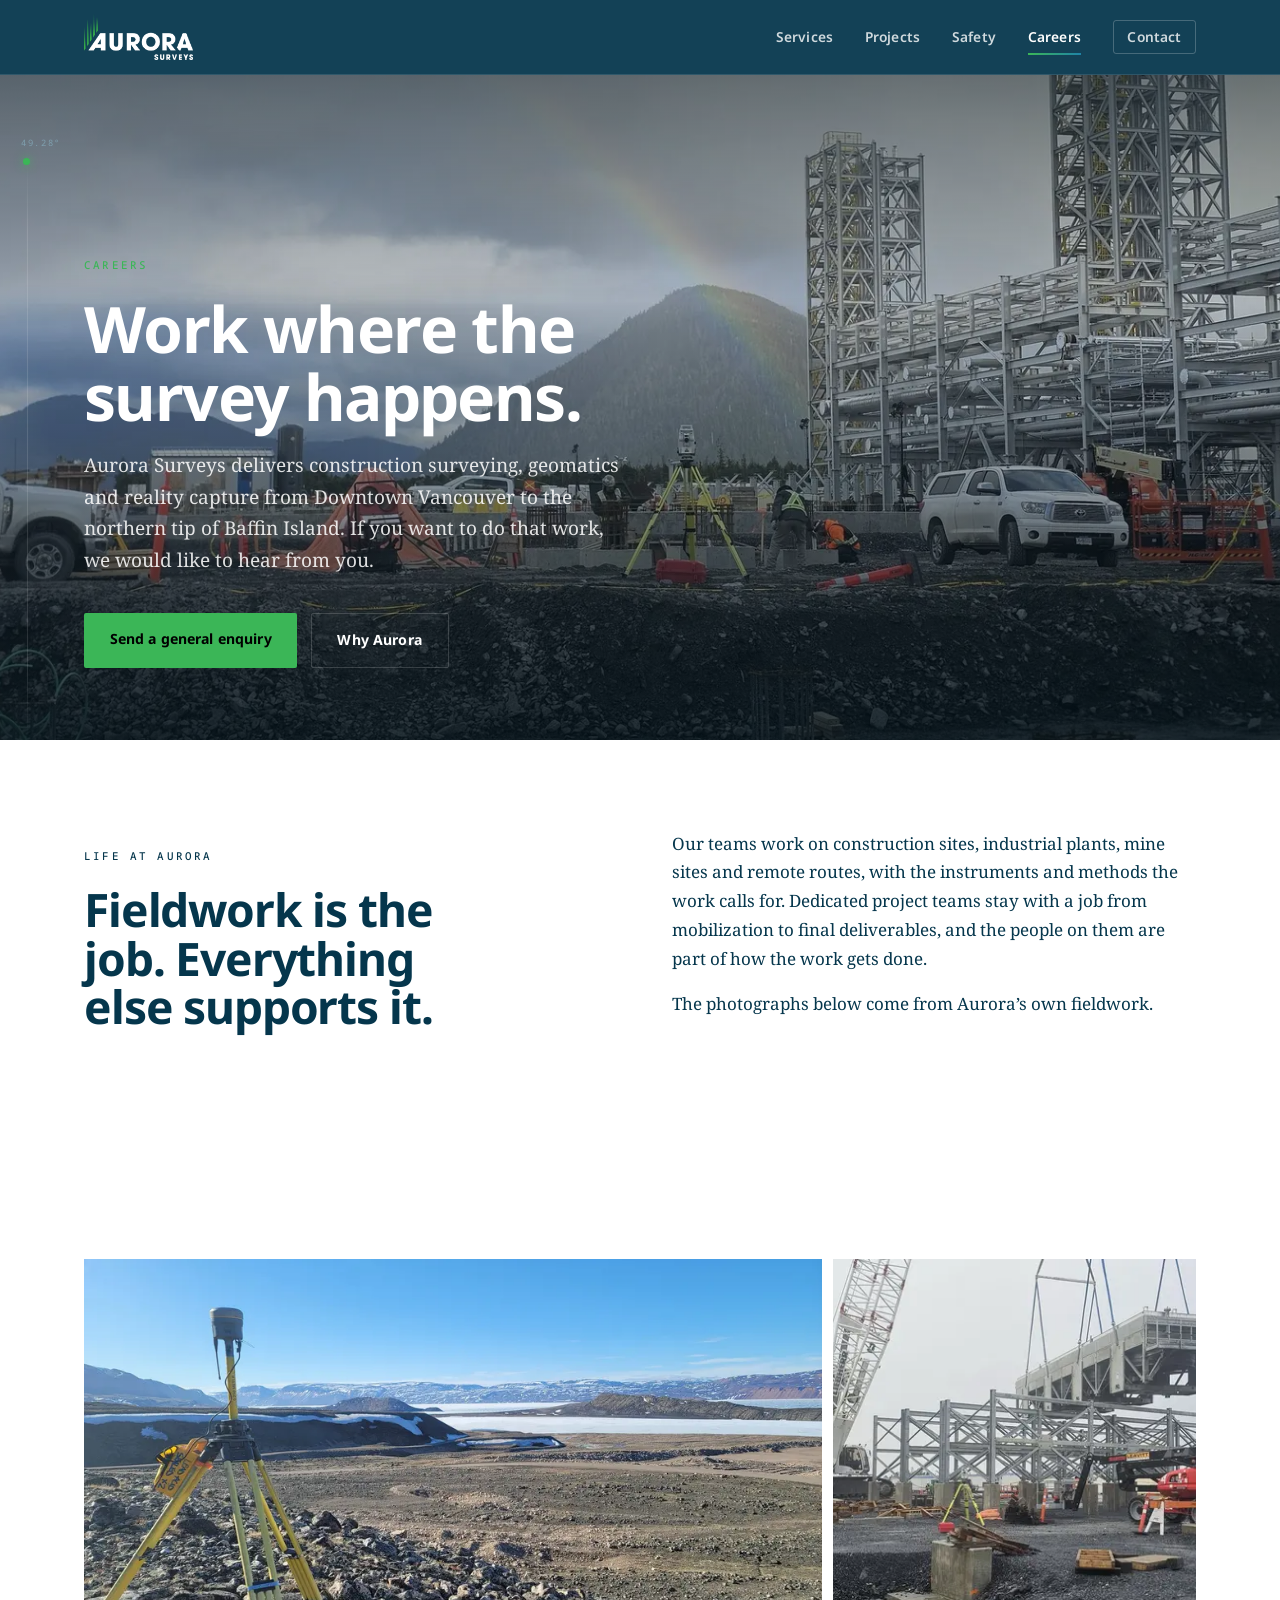
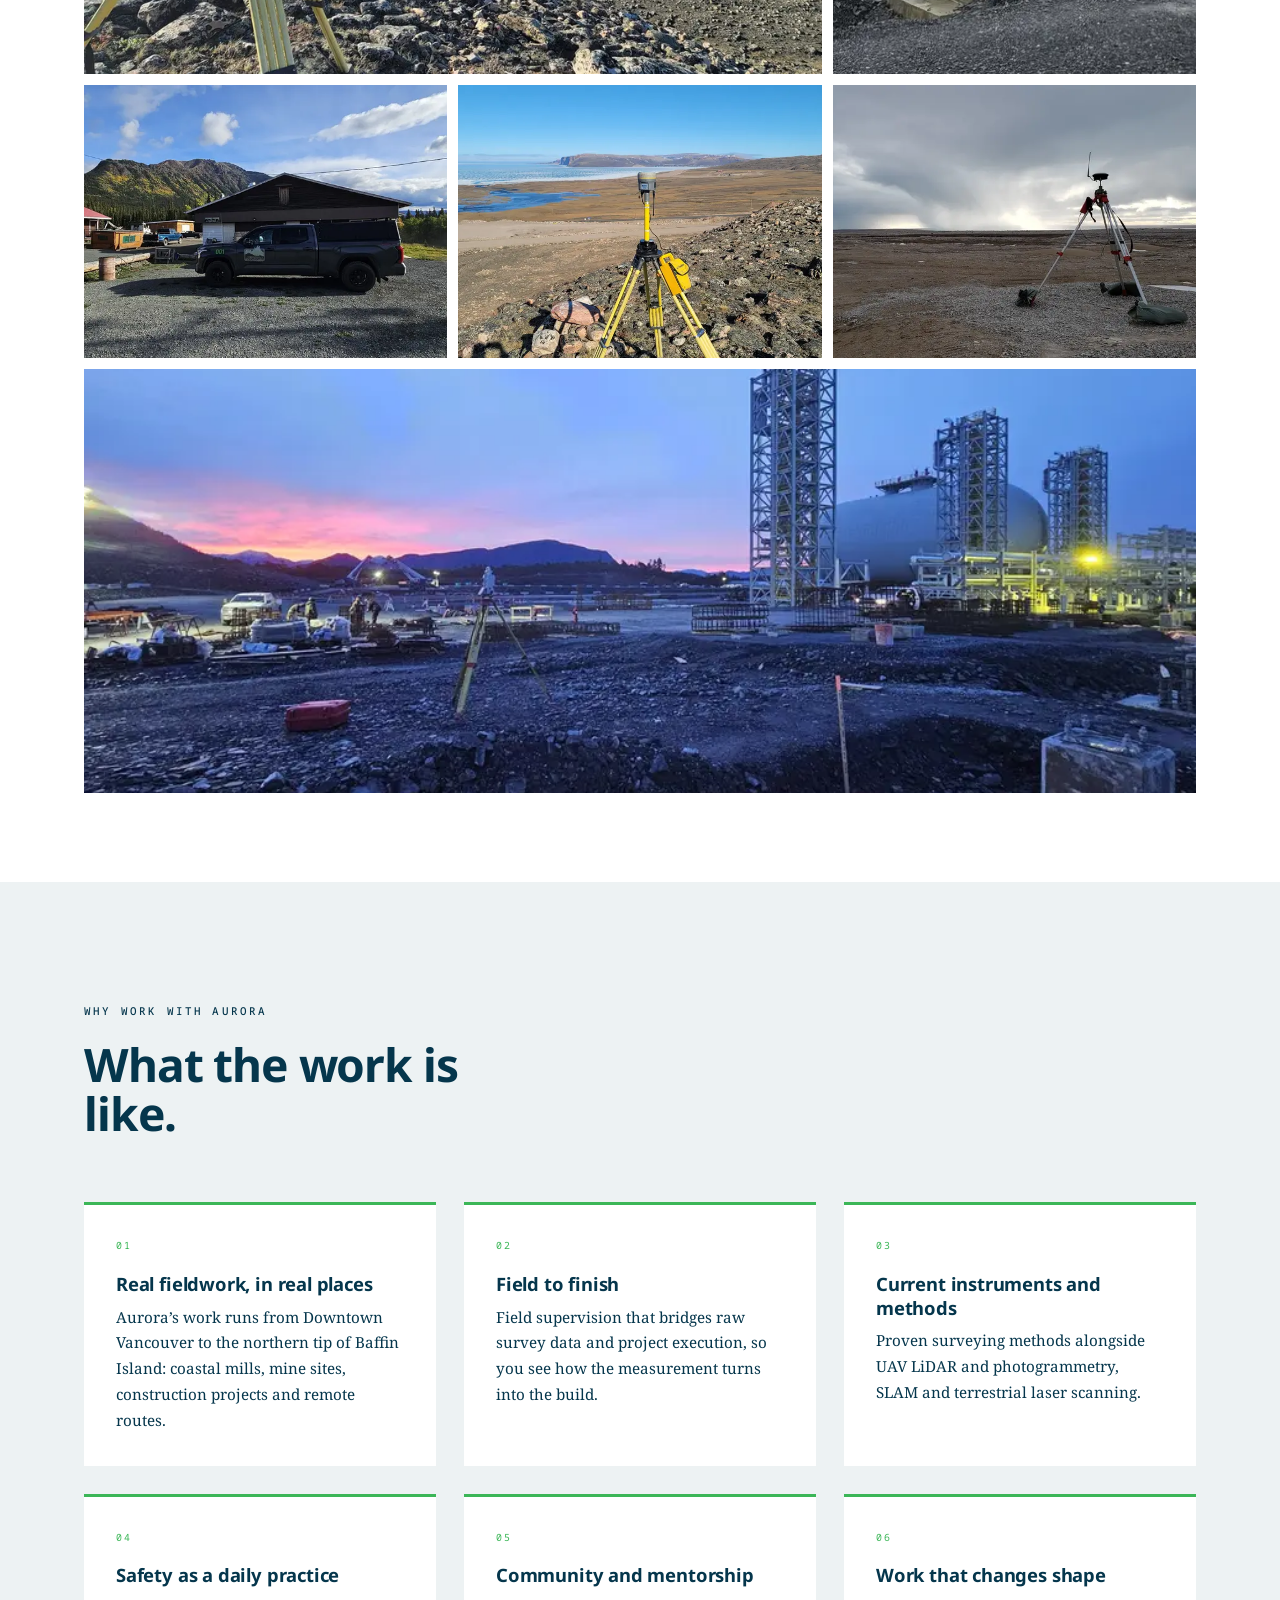
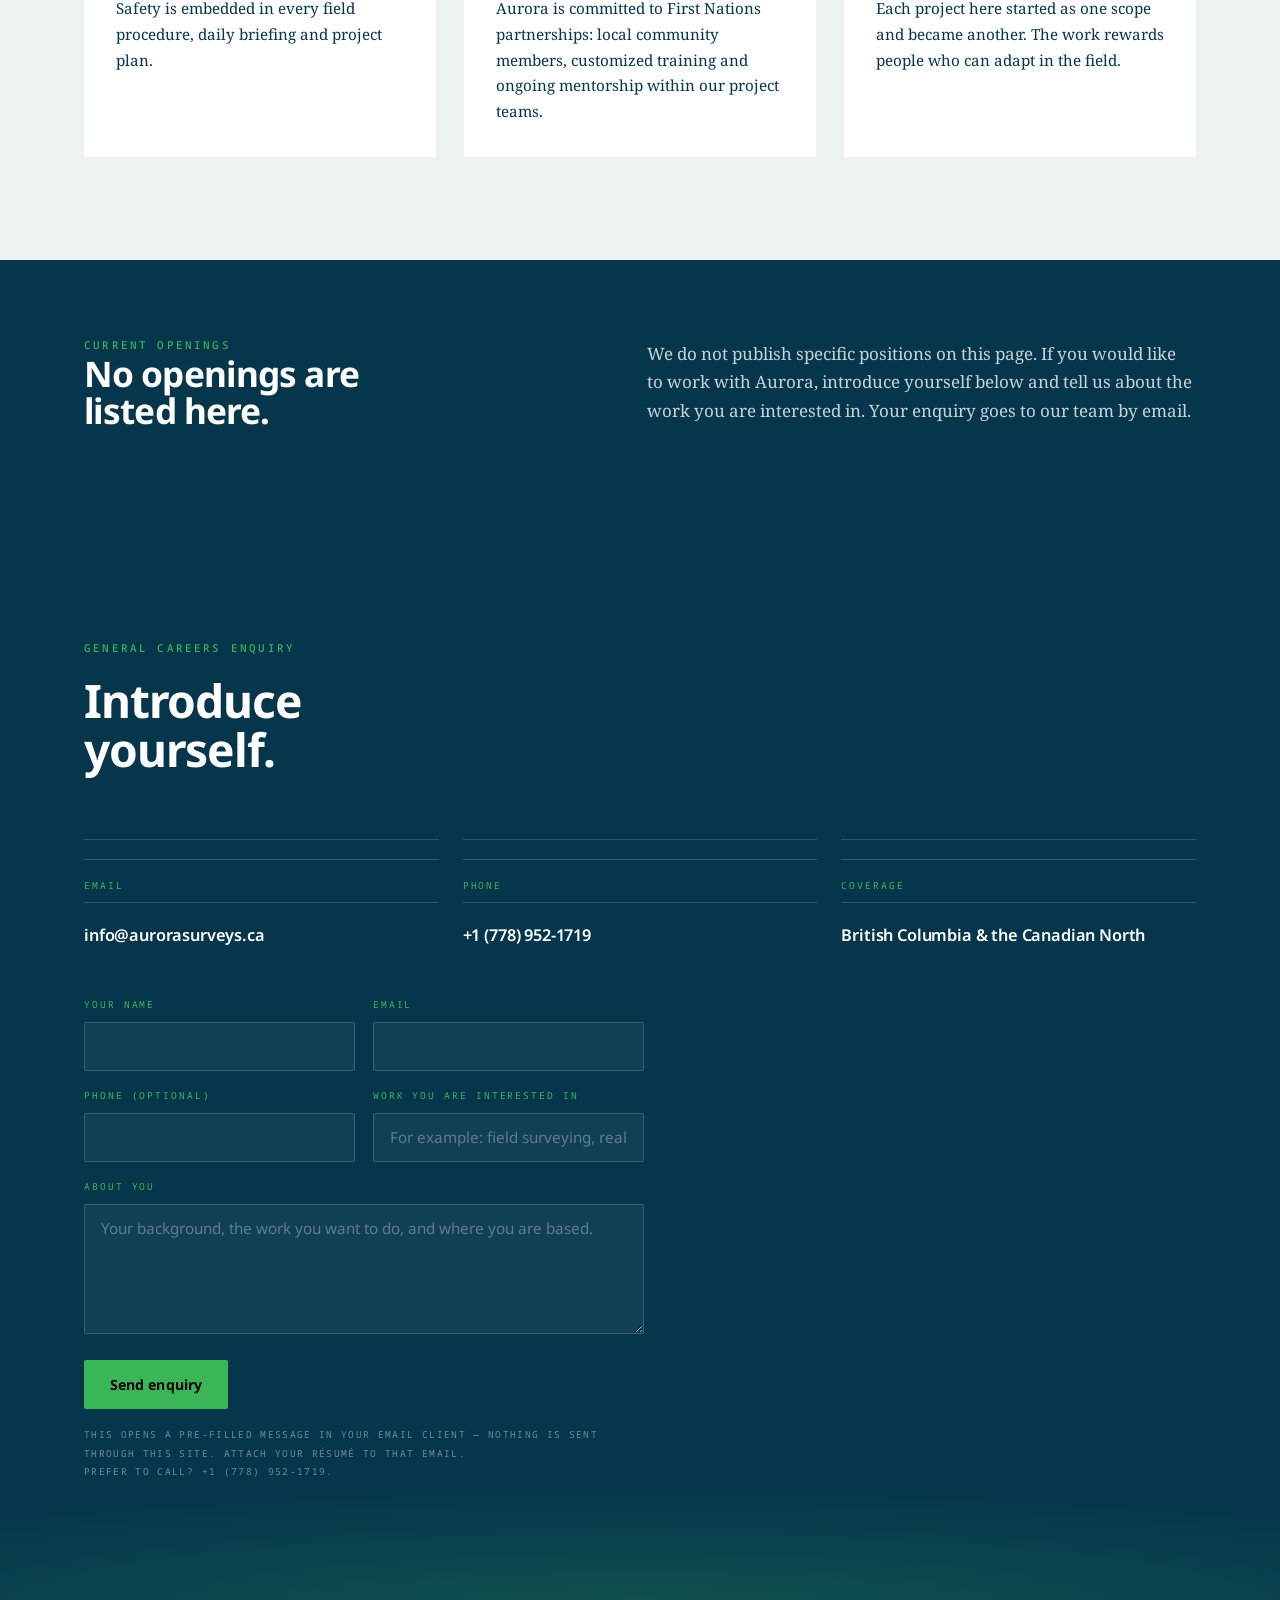
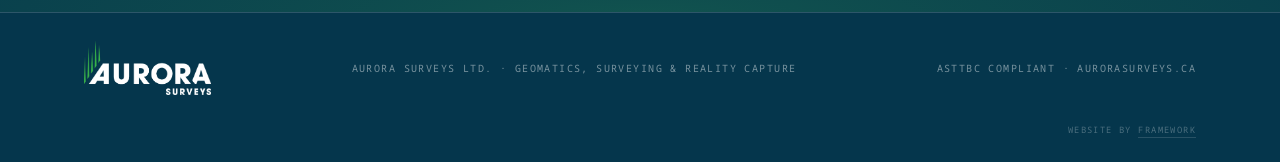
==== careers.html @ 5e95a0de "What we do: surveying terminology, simplified intro, balanced columns; H1 and metadata - Engineering" ====
<!DOCTYPE html>
<html lang="en">
<head>
<meta charset="utf-8">
<meta name="viewport" content="width=device-width, initial-scale=1">
<title>Careers — Aurora Surveys</title>
<meta name="description" content="Careers at Aurora Surveys: fieldwork across British Columbia and the Canadian North. Send a general enquiry.">
<link rel="preconnect" href="https://fonts.googleapis.com">
<link rel="preconnect" href="https://fonts.gstatic.com" crossorigin>
<link href="https://fonts.googleapis.com/css2?family=Noto+Sans:wght@400;500;600;700;800&family=Noto+Sans+Mono:wght@400;500;700&family=Noto+Serif:ital,wght@0,400;0,600;1,400&display=swap" rel="stylesheet">
<link rel="icon" href="assets/badge.png">
<link rel="stylesheet" href="assets/style.css">
</head>
<body>
<a class="skip" href="#main">Skip to content</a>

<header>
  <div class="bar">
    <a class="brand" href="index.html">
      <img src="assets/logo-white-green.png" alt="Aurora Surveys" width="767" height="325">
    </a>
    <nav id="nav">
      <a href="services.html">Services</a>
      <a href="projects.html">Projects</a>
      <a href="safety.html">Safety</a>
      <a href="careers.html" aria-current="page">Careers</a>
      <a href="contact.html">Contact</a>
    </nav>
    <button class="menu-btn" aria-expanded="false" aria-controls="nav">Menu</button>
  </div>
</header>

<div class="thread" aria-hidden="true">
  <span class="thread-line"><i class="thread-run"></i></span>
  <span class="thread-read" data-thread>0.00</span>
</div>
<main id="main">
<section class="photo-head on-dark">
  <img class="ph photo-head-img" src="assets/photos/site-crew-rainbow-900.webp" srcset="assets/photos/site-crew-rainbow-900.webp 900w, assets/photos/site-crew-rainbow-1500.webp 1500w, assets/photos/site-crew-rainbow-2300.webp 2300w" sizes="100vw" alt="Surveyors working beside a total station on a construction site, with a rainbow over the mountains behind" width="2300" height="1074" style="object-position:56% 50%" fetchpriority="high" decoding="async">
  <div class="wrap photo-head-in">
    <p class="eyebrow">Careers</p>
    <h1>Work where the survey happens.</h1>
    <p class="lede">Aurora Surveys delivers construction surveying, geomatics and reality capture from Downtown Vancouver to the northern tip of Baffin Island. If you want to do that work, we would like to hear from you.</p>
    <div class="cta-row">
      <a class="btn btn-solid" href="#enquire">Send a general enquiry</a>
      <a class="btn btn-ghost" href="#why">Why Aurora</a>
    </div>
  </div>
</section>

<section class="intro-band is-light">
  <div class="wrap">
    <div class="intro-band-grid">
      <div class="section-head rv">
        <p class="eyebrow">Life at Aurora</p>
        <h2>Fieldwork is the job. Everything else supports it.</h2>
      </div>
      <div class="rv">
        <p>Our teams work on construction sites, industrial plants, mine sites and remote routes, with the instruments and methods the work calls for. Dedicated project teams stay with a job from mobilization to final deliverables, and the people on them are part of how the work gets done.</p>
        <p>The photographs below come from Aurora&rsquo;s own fieldwork.</p>
      </div>
    </div>
  </div>
</section>

<section class="gallery">
  <div class="wrap">
    <div class="gal">
      <figure class="fig gal-a rv"><img class="ph" src="assets/photos/gnss-lake-view-900.webp" srcset="assets/photos/gnss-lake-view-900.webp 900w, assets/photos/gnss-lake-view-1500.webp 1500w, assets/photos/gnss-lake-view-2300.webp 2300w" sizes="(max-width:860px) 92vw, 60vw" alt="GNSS receiver on a tripod overlooking a frozen lake and snow-covered mountains" width="2300" height="1294" style="object-position:30% 50%" loading="lazy" decoding="async"></figure>
      <figure class="fig gal-b rv"><img class="ph" src="assets/photos/site-crane-lift-900.webp" srcset="assets/photos/site-crane-lift-900.webp 900w, assets/photos/site-crane-lift-1500.webp 1500w, assets/photos/site-crane-lift-2300.webp 2300w" sizes="(max-width:860px) 92vw, 36vw" alt="Crane lifting an equipment module onto a steel frame, with a total station set up on the foundations below" width="2300" height="1074" style="object-position:44% 55%" loading="lazy" decoding="async"></figure>
      <figure class="fig gal-c rv"><img class="ph" src="assets/photos/aurora-truck-camp-900.webp" srcset="assets/photos/aurora-truck-camp-900.webp 900w, assets/photos/aurora-truck-camp-1500.webp 1500w, assets/photos/aurora-truck-camp-2300.webp 2300w" sizes="(max-width:860px) 92vw, 36vw" alt="Aurora Surveys pickup truck parked at a remote camp beneath mountains in autumn colour" width="2300" height="1074" style="object-position:62% 60%" loading="lazy" decoding="async"></figure>
      <figure class="fig gal-d rv"><img class="ph" src="assets/photos/gnss-cairn-bay-900.webp" srcset="assets/photos/gnss-cairn-bay-900.webp 900w, assets/photos/gnss-cairn-bay-1500.webp 1500w, assets/photos/gnss-cairn-bay-2300.webp 2300w" sizes="(max-width:860px) 92vw, 36vw" alt="GNSS receiver on a tripod set over a rock cairn above a frozen bay" width="2300" height="1294" style="object-position:52% 50%" loading="lazy" decoding="async"></figure>
      <figure class="fig gal-e rv"><img class="ph" src="assets/photos/gnss-tundra-storm-900.webp" srcset="assets/photos/gnss-tundra-storm-900.webp 900w, assets/photos/gnss-tundra-storm-1500.webp 1500w, assets/photos/gnss-tundra-storm-2300.webp 2300w" sizes="(max-width:860px) 92vw, 36vw" alt="GNSS receiver on a tripod weighted with sandbags on open tundra under a storm sky" width="2300" height="1074" style="object-position:74% 50%" loading="lazy" decoding="async"></figure>
      <figure class="fig gal-f rv"><img class="ph" src="assets/photos/site-dusk-towers-b-900.webp" srcset="assets/photos/site-dusk-towers-b-900.webp 900w, assets/photos/site-dusk-towers-b-1500.webp 1500w, assets/photos/site-dusk-towers-b-2300.webp 2300w" sizes="(max-width:860px) 92vw, 60vw" alt="Total station on a tripod at an industrial construction site at dusk, with crew working in the background" width="2300" height="1074" style="object-position:38% 55%" loading="lazy" decoding="async"></figure>
    </div>
  </div>
</section>

<section class="why-sec is-light" id="why">
  <div class="wrap">
    <div class="section-head rv">
      <p class="eyebrow">Why work with Aurora</p>
      <h2>What the work is like.</h2>
    </div>
    <div class="why-grid">
        <div class="why rv"><span class="why-n">01</span><h3>Real fieldwork, in real places</h3><p>Aurora&rsquo;s work runs from Downtown Vancouver to the northern tip of Baffin Island: coastal mills, mine sites, construction projects and remote routes.</p></div>
        <div class="why rv"><span class="why-n">02</span><h3>Field to finish</h3><p>Field supervision that bridges raw survey data and project execution, so you see how the measurement turns into the build.</p></div>
        <div class="why rv"><span class="why-n">03</span><h3>Current instruments and methods</h3><p>Proven surveying methods alongside UAV LiDAR and photogrammetry, SLAM and terrestrial laser scanning.</p></div>
        <div class="why rv"><span class="why-n">04</span><h3>Safety as a daily practice</h3><p>Safety is embedded in every field procedure, daily briefing and project plan.</p></div>
        <div class="why rv"><span class="why-n">05</span><h3>Community and mentorship</h3><p>Aurora is committed to First Nations partnerships: local community members, customized training and ongoing mentorship within our project teams.</p></div>
        <div class="why rv"><span class="why-n">06</span><h3>Work that changes shape</h3><p>Each project here started as one scope and became another. The work rewards people who can adapt in the field.</p></div>
    </div>
  </div>
</section>

<section class="roles on-dark">
  <div class="wrap roles-in rv">
    <div>
      <p class="eyebrow">Current openings</p>
      <h2>No openings are listed here.</h2>
    </div>
    <p>We do not publish specific positions on this page. If you would like to work with Aurora, introduce yourself below and tell us about the work you are interested in. Your enquiry goes to our team by email.</p>
  </div>
</section>

<section class="contact on-dark" id="enquire">
  <div class="wrap">
    <div class="section-head rv">
      <p class="eyebrow">General careers enquiry</p>
      <h2>Introduce yourself.</h2>
    </div>
    <div class="contact-detail rv">
      <a href="mailto:info@aurorasurveys.ca?subject=Careers%20enquiry"><span class="k">Email</span><span class="v">info@aurorasurveys.ca</span></a>
      <a href="tel:+17789521719"><span class="k">Phone</span><span class="v">+1 (778) 952-1719</span></a>
      <span><span class="k">Coverage</span><span class="v">British Columbia &amp; the Canadian North</span></span>
    </div>

    <form class="form rv" id="careers-form" novalidate>
      <div class="field-row">
        <div class="field">
          <label for="c-name">Your name</label>
          <input id="c-name" name="name" type="text" autocomplete="name">
        </div>
        <div class="field">
          <label for="c-email">Email</label>
          <input id="c-email" name="email" type="email" autocomplete="email">
        </div>
      </div>
      <div class="field-row">
        <div class="field">
          <label for="c-phone">Phone (optional)</label>
          <input id="c-phone" name="phone" type="tel" autocomplete="tel">
        </div>
        <div class="field">
          <label for="c-area">Work you are interested in</label>
          <input id="c-area" name="area" type="text" placeholder="For example: field surveying, reality capture">
        </div>
      </div>
      <div class="field">
        <label for="c-message">About you</label>
        <textarea id="c-message" name="message" placeholder="Your background, the work you want to do, and where you are based."></textarea>
      </div>
      <button class="btn btn-solid" type="submit">Send enquiry</button>
      <p class="form-note">This opens a pre-filled message in your email client &mdash; nothing is sent through this site. Attach your r&eacute;sum&eacute; to that email.<br>Prefer to call? +1 (778) 952-1719.</p>
    </form>
  </div>
</section>

</main>

<footer>
  <div class="foot">
    <img src="assets/logo-white-green.png" alt="Aurora Surveys" width="767" height="325">
    <span>Aurora Surveys Ltd. · Geomatics, surveying &amp; reality capture</span>
    <span>ASTTBC compliant · aurorasurveys.ca</span>
  </div>
  <p class="credit">Website by <a href="https://frameworkco.ca" target="_blank" rel="noopener">Framework</a></p>
</footer>

<script src="assets/app.js"></script>
</body>
</html>
---- assets/style.css ----
/* ---------- tokens ---------- */
:root{
  /* the brand standards' colours (Brand Standards Guide, May 2026) */
  --black:#000000;
  --denim:#05364C;        /* Denim Blue */
  --green:#3BB657;
  --blue:#1F83A7;         /* Bright Blue: secondary, used sparingly */
  --purple:#544197;       /* Purple: secondary, used sparingly */
  --sky:linear-gradient(180deg,var(--black),var(--denim));   /* Sky Gradient */
  --paper:#FFFFFF;
  --ice:#EDF2F3;          /* a neutral for light sections */
  /* working names used through the stylesheet, set to the brand colours */
  --night:var(--denim);   /* dark section ground */
  --navy:var(--denim);    /* text and panels on light sections */
  --steel:var(--denim);
  --cyan:var(--green);    /* accent text on dark grounds: green, which holds contrast on Denim Blue */
  --rule:rgba(5,54,76,.14);
  --rule-dark:rgba(255,255,255,.16);
  --aurora:linear-gradient(90deg,var(--green),var(--blue));

  --sans:"Noto Sans",-apple-system,BlinkMacSystemFont,"Segoe UI",Helvetica,Arial,sans-serif;
  --serif:"Noto Serif",Georgia,"Times New Roman",serif;
  --mono:"Noto Sans Mono",ui-monospace,SFMono-Regular,Menlo,Consolas,monospace;

  --pad:clamp(1.25rem,5vw,5rem);
  --maxw:1240px;
}
*{box-sizing:border-box}
html{scroll-behavior:smooth}
body{
  margin:0;background:var(--paper);color:var(--navy);
  font-family:var(--serif);font-size:17px;line-height:1.7;
  -webkit-font-smoothing:antialiased;
}
img{max-width:100%;display:block}
a{color:inherit}

/* ---------- shared type ---------- */
.eyebrow{
  font-family:var(--mono);font-size:.68rem;font-weight:500;
  letter-spacing:.2em;text-transform:uppercase;
  color:var(--steel);margin:0 0 1.25rem;
}
.on-dark .eyebrow{color:var(--cyan)}
h1,h2,h3,.h{font-family:var(--sans);font-weight:700;letter-spacing:-.025em;line-height:1.06;margin:0}
h2{font-size:clamp(1.9rem,3.6vw,3rem)}
h3{font-size:1.12rem;letter-spacing:-.01em;line-height:1.3;font-weight:700}
p{margin:0 0 1rem}
.lede{font-size:clamp(1.02rem,1.5vw,1.19rem);line-height:1.68;max-width:60ch}
.wrap{max-width:var(--maxw);margin:0 auto;padding-inline:var(--pad)}
section{padding-block:clamp(4rem,9vw,7.5rem)}
.section-head{max-width:64ch;margin-bottom:clamp(2.5rem,5vw,4rem)}
.section-head p{margin-top:1.1rem}

/* ---------- header ---------- */
/* Fixed rather than sticky. On iOS the sticky header drifts up under the
   browser's own bar as its toolbar collapses during a scroll; a fixed bar is
   pinned to the visual viewport and stays put. The flow space it no longer
   occupies is given back as padding on main. */
header{
  position:fixed;top:0;left:0;right:0;z-index:60;
  background:rgba(5,54,76,.94);
  border-bottom:1px solid var(--rule-dark);
}
main{padding-top:74px}
.bar{display:flex;align-items:center;gap:2rem;height:74px;max-width:var(--maxw);margin:0 auto;padding-inline:var(--pad)}
.brand{display:flex;align-items:center;text-decoration:none;margin-right:auto}
.brand img{height:46px;width:auto;display:block}
nav{display:flex;gap:2rem;align-items:center}
nav a{
  font-family:var(--sans);font-size:.86rem;font-weight:600;letter-spacing:.01em;
  color:rgba(255,255,255,.8);text-decoration:none;padding:.4rem 0;position:relative;
}
nav a::after{content:"";position:absolute;left:0;right:100%;bottom:0;height:2px;background:var(--aurora);transition:right .32s ease}
nav a:hover{color:#fff}
nav a:hover::after{right:0}
nav a[href="contact.html"]{padding:.3rem .85rem;border:1px solid rgba(255,255,255,.22);border-radius:3px;
  transition:color .25s ease,border-color .25s ease,background .25s ease}
nav a[href="contact.html"]::after{display:none}
nav a[href="contact.html"]:hover,nav a[href="contact.html"]:focus-visible,nav a[href="contact.html"][aria-current]{border-color:rgba(255,255,255,.75);background:rgba(255,255,255,.06)}
@media (max-width:860px){nav{display:none}}
@media (max-width:620px){.brand img{height:36px}}

/* ---------- scroll stage ---------- */
.stage{position:relative;padding:0;background:var(--night);margin-top:-74px}
.badge-live{display:none}

/* ---------- intro ---------- */
.intro{
  background:var(--night);color:#fff;position:relative;z-index:3;
  margin-top:-50svh;padding-block:clamp(2rem,4vw,3.25rem) 0;
}
.intro h2{font-size:clamp(1.95rem,4.6vw,3.7rem);max-width:19ch;color:#fff;text-wrap:balance}
.intro h2 em{font-style:normal;background:var(--aurora);-webkit-background-clip:text;background-clip:text;color:transparent}
.intro .lede{color:rgba(255,255,255,.78);margin-top:1.6rem}
.intro .eyebrow{color:rgba(255,255,255,.55)}
.cta-row{display:flex;flex-wrap:wrap;gap:.85rem;margin-top:2.2rem}
.btn{
  font-family:var(--sans);font-size:.88rem;font-weight:700;letter-spacing:.01em;
  text-decoration:none;padding:.92rem 1.6rem;border-radius:2px;display:inline-block;
  transition:transform .2s ease,background .25s ease,color .25s ease,border-color .25s ease;
}
.btn-solid{background:var(--green);color:#000000}
.btn-solid:hover{background:#55c46d;transform:translateY(-2px)}
.btn-ghost{border:1px solid var(--rule-dark);color:#fff}
.btn-ghost:hover{border-color:var(--cyan);color:var(--cyan);transform:translateY(-2px)}

/* ---------- latitude traverse ---------- */
.traverse{
  position:relative;z-index:2;margin-top:clamp(3rem,7vw,5rem);
  border-top:1px solid var(--rule-dark);
}
.traverse-inner{max-width:var(--maxw);margin:0 auto;padding:1.1rem var(--pad) 1.6rem;position:relative}
.traverse-label{
  font-family:var(--mono);font-size:.62rem;letter-spacing:.22em;text-transform:uppercase;
  color:rgba(255,255,255,.45);margin:0 0 1.9rem;
}
.axis{position:relative;height:1px;background:rgba(255,255,255,.16);margin-bottom:5.4rem}
.axis-run{
  position:absolute;left:0;top:0;height:1px;width:0;
  background:linear-gradient(90deg,rgba(59,182,87,0),rgba(59,182,87,.35) 45%,var(--green));
  pointer-events:none;
}
.axis-dot{
  position:absolute;top:50%;left:0;width:7px;height:7px;margin:-3.5px 0 0 -3.5px;
  border-radius:50%;background:var(--green);opacity:0;pointer-events:none;
  box-shadow:0 0 12px rgba(59,182,87,.85),0 0 3px rgba(180,255,200,.9);
}
.station{
  position:absolute;top:0;transform:translate(-50%,-50%);
  background:none;border:0;padding:14px 10px;cursor:pointer;color:inherit;
}
.station .dot{
  display:block;width:9px;height:9px;border-radius:50%;
  background:var(--night);border:1.5px solid var(--cyan);transition:all .25s ease;
}
.station .txt{
  position:absolute;left:50%;transform:translateX(-50%);top:26px;
  font-family:var(--mono);font-size:.6rem;letter-spacing:.09em;white-space:nowrap;
  color:rgba(255,255,255,.45);transition:color .3s ease;
}
.station[data-row="b"] .txt{top:64px}
.station[data-row="b"]::after{
  content:"";position:absolute;left:50%;top:20px;width:1px;height:40px;
  background:rgba(255,255,255,.14);
}
.station.edge-left .txt{left:0;transform:none;text-align:left}
.station.edge-right .txt{left:auto;right:0;transform:none;text-align:right}
.station .txt b{display:block;font-weight:500;color:rgba(255,255,255,.82);letter-spacing:.14em;text-transform:uppercase;margin-bottom:2px}
.station:hover .dot,.station:focus-visible .dot{background:var(--green);border-color:var(--green);transform:scale(1.25)}
.station.passed .dot{background:var(--green);border-color:var(--green)}
.station.passed .txt{color:rgba(255,255,255,.72)}
.station.passed .txt b{color:var(--green)}
.station.hit .dot{transform:scale(1.6);box-shadow:0 0 14px rgba(59,182,87,.8)}
.station:hover .txt b,.station:focus-visible .txt b{color:var(--green)}
@media (max-width:720px){
  /* Vancouver and Port Alice are barely a degree apart: on a phone only the
     southern anchor is named, so the labels do not crowd */
  .station[data-lat="50.42"] .txt{display:none}
  .station .txt{font-size:.58rem;letter-spacing:.07em}
  /* the leader would cut through the neighbouring label at this width */
  .station[data-row="b"]::after{display:none}
  .station .txt b{letter-spacing:.10em}
  .traverse-label{margin-bottom:1.5rem}
  .axis{margin-bottom:4.6rem}
}

/* ---------- setup sequence ---------- */
.setup{background:var(--night);color:#fff;padding-block:0}
.setup-grid{display:grid;grid-template-columns:minmax(0,5fr) minmax(0,6fr);gap:clamp(1.5rem,4vw,4rem);align-items:start}
.setup-copy{grid-column:1;grid-row:1;padding-block:clamp(4rem,9vw,7rem)}
.setup-head{margin-bottom:clamp(3rem,8vw,6rem)}
.setup h2{color:#fff;max-width:15ch}
.beat{
  min-height:64svh;display:flex;flex-direction:column;justify-content:center;
  max-width:44ch;opacity:.3;transition:opacity .5s ease;
}
.beat.live{opacity:1}
.beat-no{
  font-family:var(--mono);font-size:.63rem;letter-spacing:.2em;text-transform:uppercase;
  color:var(--green);margin:0 0 .9rem;
}
.beat h3{color:#fff;font-size:clamp(1.3rem,2.3vw,1.75rem);margin-bottom:.7rem}
.beat p{color:rgba(255,255,255,.72);margin:0}
.setup-stage{grid-column:2;grid-row:1;position:sticky;top:0;height:100svh;align-self:start;pointer-events:none}
#rig{width:100%;height:100%;display:block}
.readout{
  position:absolute;left:0;bottom:clamp(2rem,7vh,4.5rem);
  display:flex;gap:1.4rem;flex-wrap:wrap;opacity:0;transition:opacity .6s ease;
  font-family:var(--mono);font-size:.66rem;letter-spacing:.1em;color:rgba(255,255,255,.72);
}
.readout.live{opacity:1}
.readout b{display:block;font-weight:500;font-size:.56rem;letter-spacing:.22em;color:var(--cyan);margin-bottom:.35rem}
@media (max-width:860px){
  /* the instrument runs centred and pinned, with the notes passing either side */
  .setup-grid{display:block;position:relative}
  /* the pinned stage runs the full height of the screen: a shorter box cut
     the instrument off along its own bottom edge partway down the section,
     which read as the model being clipped in mid-air */
  /* full-bleed: the stage lives inside the padded column, so it is pulled
     back out to the edges of the screen or the render is inset on both sides */
  .setup-stage{
    grid-column:auto;grid-row:auto;
    position:sticky;top:0;height:100svh;height:100dvh;
    width:100vw;margin-inline:calc(var(--pad) * -1);
    display:block;pointer-events:none;z-index:0;
  }
  .setup-copy{
    grid-column:auto;grid-row:auto;
    position:relative;z-index:1;
    margin-top:-84svh;padding-block:0 clamp(3rem,9vw,5rem);
  }
  .setup-head{margin-bottom:62svh}
  .beat{
    min-height:0;opacity:1;padding:0;border:0;
    width:47%;max-width:15rem;margin-block:16svh;
  }
  /* every note on the left, rather than alternating sides */
  .beat[data-beat="1"]{margin-left:0;text-align:left}
  .beat-no{margin-bottom:.4rem}
  .setup .beat h3{font-size:.98rem;line-height:1.3;margin-bottom:.45rem}
  .setup .beat p{
    display:block;font-size:.82rem;line-height:1.55;
    color:rgba(255,255,255,.66);margin:0;
  }
  .beat-more{margin-top:2rem}
  .readout{display:none}
}

/* ---------- services ---------- */
.services{background:var(--ice)}
.panels{display:grid;grid-template-columns:1fr 1fr;gap:clamp(1rem,2.4vw,1.75rem)}
.panel{background:var(--paper);border-top:3px solid var(--steel);padding:clamp(1.6rem,3vw,2.4rem)}
.panel--capture{border-top-color:var(--green)}
.panel h3{font-size:1.35rem;letter-spacing:-.02em;margin-bottom:.35rem}
.panel .kicker{font-family:var(--mono);font-size:.62rem;letter-spacing:.2em;text-transform:uppercase;color:var(--steel);margin-bottom:1.5rem}
.panel--capture .kicker{color:var(--green)}
.panel ul{list-style:none;margin:0;padding:0}
.panel li{
  font-family:var(--sans);font-size:.97rem;line-height:1.45;font-weight:500;
  padding:.85rem 0 .85rem 1.5rem;border-bottom:1px solid var(--rule);position:relative;
}
.panel li:last-child{border-bottom:0;padding-bottom:0}
.panel li::before{
  content:"";position:absolute;left:0;top:1.32em;width:8px;height:1px;background:var(--steel);
}
.panel--capture li::before{background:var(--green)}
@media (max-width:760px){.panels{grid-template-columns:1fr}}

/* ---------- projects ---------- */
.projects{background:var(--paper)}
.proj{
  display:grid;grid-template-columns:minmax(0,7fr) minmax(0,9fr);gap:clamp(1.5rem,4vw,3.5rem);
  align-items:center;padding-block:clamp(2rem,4vw,3rem);border-top:1px solid var(--rule);
}
.proj:last-of-type{border-bottom:1px solid var(--rule)}
.proj-media{overflow:hidden;background:var(--ice)}
.proj-media img{width:100%;height:100%;object-fit:cover;aspect-ratio:16/9;transform:scale(1.1);will-change:transform;transition:filter .6s ease}
.proj:hover .proj-media img{filter:saturate(1.08) brightness(1.05)}
.proj-meta{font-family:var(--mono);font-size:.63rem;letter-spacing:.18em;text-transform:uppercase;color:var(--green);margin-bottom:.9rem;display:flex;gap:.7rem;align-items:center}
.proj-meta i{font-style:normal;color:var(--steel);opacity:.65}
.proj h3{font-size:clamp(1.35rem,2.4vw,1.85rem);letter-spacing:-.025em;font-weight:700;margin-bottom:.7rem}
.proj-foot{
  margin:2rem 0 0;font-family:var(--mono);font-size:.66rem;letter-spacing:.14em;
  text-transform:uppercase;line-height:2;color:var(--steel);max-width:70ch;
}
.proj p{margin:0;max-width:52ch}
@media (max-width:760px){.proj{grid-template-columns:1fr}.proj-media{order:-1}}

/* ---------- safety ---------- */
.safety{background:var(--navy);color:#fff}
.safety h2{color:#fff;max-width:16ch}
.stats{display:grid;grid-template-columns:repeat(3,1fr);margin:clamp(2.5rem,5vw,3.5rem) 0 clamp(2.5rem,5vw,3.5rem)}
.stat{padding:clamp(1.6rem,3vw,2.4rem) 1.25rem;text-align:center}
.stat:nth-child(1){background:var(--night)}
.stat:nth-child(2){background:var(--cyan);color:#000000}
.stat:nth-child(3){background:var(--steel)}
.stat b{
  display:flex;justify-content:center;align-items:flex-start;
  font-family:var(--sans);font-weight:700;font-size:clamp(2.2rem,5vw,3.4rem);
  letter-spacing:-.04em;line-height:1;font-variant-numeric:tabular-nums;
}
.reel{display:block;height:1.06em;overflow:hidden}
.reel-strip{display:block;transform:translateY(0);will-change:transform;
  transition:transform 1.3s cubic-bezier(.18,.86,.26,1)}
.reel i{display:block;height:1.06em;line-height:1.06em;font-style:normal}
.stat b .suffix{display:block;opacity:0;transform:translateY(.18em);
  transition:opacity .5s ease .55s,transform .5s cubic-bezier(.2,.8,.3,1) .55s}
.stat b.rolled .suffix{opacity:1;transform:none}
.stat > span{
  display:block;margin-top:.6rem;font-family:var(--mono);font-size:.6rem;
  letter-spacing:.18em;text-transform:uppercase;opacity:.72;
}
.stat:nth-child(1) > span,.stat:nth-child(3) > span{color:var(--cyan);opacity:1}
.commit{display:grid;grid-template-columns:repeat(3,1fr);gap:clamp(1.5rem,3vw,2.75rem)}
.commit div{border-top:1px solid var(--rule-dark);padding-top:1.25rem}
.commit h3{color:#fff;margin-bottom:.6rem}
.commit p{color:rgba(255,255,255,.72);margin:0;font-size:.98rem}
@media (max-width:760px){.stats{grid-template-columns:1fr}.commit{grid-template-columns:1fr}}

/* ---------- advantage ---------- */
.advantage{background:var(--ice)}
.adv-grid{display:grid;grid-template-columns:repeat(3,1fr);gap:clamp(1.25rem,2.6vw,2rem)}
.adv{background:var(--paper);border-left:3px solid var(--green);padding:clamp(1.4rem,2.6vw,2rem)}
.adv h3{margin-bottom:.55rem}
.adv p{margin:0;font-size:.98rem}
@media (max-width:860px){.adv-grid{grid-template-columns:1fr}}

/* ---------- contact ---------- */
.contact{background:var(--night);color:#fff;position:relative;overflow:hidden}
.contact::before{
  content:"";position:absolute;inset:auto 0 0 0;height:180px;
  background:radial-gradient(120% 100% at 50% 100%,rgba(59,182,87,.22),transparent 70%);
  pointer-events:none;
}
.contact .wrap{position:relative;z-index:2}
.contact h2{color:#fff;max-width:15ch}
.contact .lede{color:rgba(255,255,255,.76);margin-top:1.1rem}
.contact-grid{display:grid;grid-template-columns:repeat(3,1fr);gap:1.5rem;margin-top:clamp(2.5rem,5vw,3.5rem)}
.contact-grid a,.contact-grid span{
  display:block;text-decoration:none;border-top:1px solid var(--rule-dark);padding-top:1.15rem;
}
.contact-grid .k{font-family:var(--mono);font-size:.6rem;letter-spacing:.2em;text-transform:uppercase;color:var(--cyan);margin-bottom:.5rem;display:block}
.contact-grid .v{font-family:var(--sans);font-size:1.02rem;font-weight:600;color:#fff;letter-spacing:-.01em}
.contact-grid a:hover .v{color:var(--green)}
@media (max-width:760px){.contact-grid{grid-template-columns:1fr}}

footer{background:var(--night);color:rgba(255,255,255,.45);border-top:1px solid var(--rule-dark)}
.foot{
  max-width:var(--maxw);margin:0 auto;padding:1.75rem var(--pad);
  display:flex;flex-wrap:wrap;gap:1rem 2rem;align-items:center;justify-content:space-between;
  font-family:var(--mono);font-size:.63rem;letter-spacing:.14em;text-transform:uppercase;
}
.foot img{height:54px;width:auto;opacity:1}
.credit{
  max-width:var(--maxw);margin:0 auto;padding:0 var(--pad) 1.5rem;text-align:right;
  font-family:var(--mono);font-size:.55rem;letter-spacing:.16em;text-transform:uppercase;
  color:rgba(255,255,255,.28);
}
.credit a{color:inherit;text-decoration:none;border-bottom:1px solid rgba(255,255,255,.14);padding-bottom:1px;transition:color .25s ease,border-color .25s ease}
.credit a:hover,.credit a:focus-visible{color:var(--green);border-color:var(--green)}
@media (max-width:620px){.credit{text-align:left}}

/* ---------- reveal ---------- */
.rv{opacity:0;transform:translateY(16px);transition:opacity .7s ease,transform .7s cubic-bezier(.2,.7,.3,1)}
.rv.in{opacity:1;transform:none}
:focus-visible{outline:2px solid var(--green);outline-offset:3px}
.skip{position:absolute;left:-9999px}
.skip:focus{left:1rem;top:1rem;z-index:99;background:var(--green);color:#000000;padding:.6rem 1rem;font-family:var(--sans);font-weight:700}
@media (prefers-reduced-motion:reduce){
  html{scroll-behavior:auto}
  *{animation:none!important;transition:none!important}
  .rv{opacity:1;transform:none}
}
/* ---------- multi-page chrome ---------- */
nav a[aria-current="page"]{color:#fff}
nav a[aria-current="page"]::after{right:0}

.menu-btn{
  display:none;background:none;border:1px solid var(--rule-dark);color:#fff;
  font-family:var(--mono);font-size:.62rem;letter-spacing:.2em;text-transform:uppercase;
  padding:.6rem .85rem;border-radius:2px;cursor:pointer;margin-left:auto;
}
.menu-btn:hover{border-color:var(--green)}
@media (max-width:860px){
  .menu-btn{display:block}
  nav{
    display:block;position:absolute;top:100%;left:0;right:0;
    background:rgba(5,54,76,.98);border-bottom:1px solid var(--rule-dark);
    padding:.5rem var(--pad) 1.25rem;
    max-height:0;overflow:hidden;visibility:hidden;transition:max-height .3s ease,visibility .3s;
  }
  nav.open{max-height:60svh;visibility:visible}
  nav a{display:block;padding:.85rem 0;font-size:1rem;border-bottom:1px solid rgba(255,255,255,.07)}
  nav a::after{display:none}
}

.page-head{background:var(--night);color:#fff;position:relative;margin-top:-74px;
  padding-block:calc(74px + clamp(4rem,9vw,7rem)) clamp(3rem,6vw,4.5rem)}
.page-head::after{
  content:"";position:absolute;left:0;right:0;bottom:0;height:2px;
  background:var(--aurora);opacity:.65;
}
.page-head h1{font-size:clamp(2.05rem,4.8vw,3.5rem);color:#fff;max-width:17ch;text-wrap:balance}
.page-head .lede{color:rgba(255,255,255,.76);margin-top:1.35rem}
.page-head .eyebrow{color:var(--cyan)}

/* home teasers */
.teasers{background:var(--ice)}
.teaser-grid{display:grid;grid-template-columns:repeat(3,1fr);gap:clamp(1.25rem,2.6vw,2rem)}
.teaser{
  background:var(--paper);border-top:3px solid var(--green);
  padding:clamp(1.5rem,3vw,2.2rem);display:flex;flex-direction:column;text-decoration:none;color:inherit;
  transition:transform .3s cubic-bezier(.2,.7,.3,1),box-shadow .3s ease;
}
.teaser:hover{transform:translateY(-4px);box-shadow:0 18px 40px -24px rgba(5,54,76,.55)}
.teaser .kicker{font-family:var(--mono);font-size:.62rem;letter-spacing:.2em;text-transform:uppercase;color:var(--steel);margin-bottom:1rem}
.teaser h3{margin-bottom:.6rem;font-size:1.25rem}
.teaser p{font-size:.97rem;margin-bottom:1.6rem}
.teaser .go{
  margin-top:auto;font-family:var(--mono);font-size:.63rem;letter-spacing:.2em;
  text-transform:uppercase;color:var(--green);display:flex;align-items:center;gap:.5rem;
}
.teaser .go::after{content:"";width:14px;height:1px;background:var(--green);transition:width .3s ease}
.teaser:hover .go::after{width:26px}
@media (max-width:860px){.teaser-grid{grid-template-columns:1fr}}

/* enquiry form */
.form{display:grid;gap:1.1rem;max-width:56ch;margin-top:clamp(2rem,4vw,3rem)}
.field-row{display:grid;grid-template-columns:1fr 1fr;gap:1.1rem}
.field label{
  display:block;font-family:var(--mono);font-size:.6rem;letter-spacing:.2em;
  text-transform:uppercase;color:var(--cyan);margin-bottom:.5rem;
}
.field input,.field textarea,.field select{
  width:100%;background:rgba(255,255,255,.05);border:1px solid var(--rule-dark);
  color:#fff;padding:.85rem 1rem;border-radius:2px;
  font-family:var(--sans);font-size:.95rem;transition:border-color .25s ease,background .25s ease;
}
.field textarea{min-height:130px;resize:vertical}
.field input:focus,.field textarea:focus,.field select:focus{
  outline:none;border-color:var(--green);background:rgba(59,182,87,.07);
}
.field input::placeholder,.field textarea::placeholder{color:rgba(255,255,255,.32)}
.form .btn-solid{justify-self:start;border:0;cursor:pointer;font-size:.88rem}
.form-note{font-family:var(--mono);font-size:.6rem;letter-spacing:.14em;text-transform:uppercase;color:rgba(255,255,255,.42);line-height:1.9}
@media (max-width:620px){.field-row{grid-template-columns:1fr}}

.contact-detail{display:grid;grid-template-columns:repeat(3,1fr);gap:1.5rem;margin-top:clamp(2rem,4vw,3rem)}
.contact-detail a,.contact-detail span{display:block;text-decoration:none;border-top:1px solid var(--rule-dark);padding-top:1.15rem}
.contact-detail .k{font-family:var(--mono);font-size:.6rem;letter-spacing:.2em;text-transform:uppercase;color:var(--cyan);margin-bottom:.5rem;display:block}
.contact-detail .v{font-family:var(--sans);font-size:1.02rem;font-weight:600;color:#fff;letter-spacing:-.01em}
.contact-detail a:hover .v{color:var(--green)}
@media (max-width:760px){.contact-detail{grid-template-columns:1fr}}


/* the night sky and the ridge belong to the phone hero only */
.hero-ridge{display:none}
.nightsky{display:none}
/* the wide-screen hero's own layers; the phone hero never shows them */
.hero-aurora,.hero-badge,.hero-glow,.hero-tag,.hero-nav,.hero-cta{display:none}

/* ---------- mobile hero: the badge, held still ---------- */
@media (max-width:860px){
  .stage{height:auto;padding:0;margin-top:-74px}
  .stage-sticky{
    position:static;height:auto;overflow:visible;
    padding:calc(74px + clamp(2.5rem,9vw,4rem)) var(--pad) clamp(2.5rem,9vw,4rem);
    display:flex;align-items:center;justify-content:center;
  }
  .stage{position:relative;overflow:visible}
  .nightsky{
    display:block;position:absolute;inset:0;width:100%;height:100%;
    z-index:0;pointer-events:none;
  }
  .badge-live{
    display:block;position:relative;z-index:2;width:min(74vw,360px);
    aspect-ratio:1273/1356;
  }
  .badge-lights,.badge-frame{position:absolute;inset:0;width:100%;height:100%}
  .badge-lights{display:block}
  .badge-frame{object-fit:contain}
  /* no clipping here: the range has to rise up into the sky above */
  .intro{margin-top:0;padding-block:clamp(5rem,17vw,8rem) 0;overflow:visible}
  .hero-ridge{
    display:block;position:absolute;left:0;right:0;
    top:clamp(-84px,-16vw,-40px);
    height:clamp(170px,44vw,220px);pointer-events:none;z-index:0;
  }
  .hero-ridge svg{width:100%;height:100%;display:block}
  /* the near range is the page colour itself, so it becomes the ground the
     headline sits on with no edge where the artwork stops */
  .hero-ridge .hr-far{fill:#17455A}
  .hero-ridge .hr-mid{fill:#0E2E3E}
  .hero-ridge .hr-near{fill:var(--night)}
  .intro .wrap{position:relative;z-index:1}
}


/* ---------- header logo holds back until the hero is behind you ---------- */
/* over a hero, the bar itself stays out of the way: no fill, no rule, and no
   wordmark until the hero has scrolled past */
header.hero-page{background:transparent;border-bottom-color:transparent;
  transition:background .45s ease,border-color .45s ease}
header.hero-page.brand-on{background:rgba(5,54,76,.94);border-bottom-color:var(--rule-dark)}
/* over the hero the bar is transparent and the wordmark is held back — the
   drawn wordmark is already the hero — but the links stay at full strength.
   The logo and the bar background arrive together once it is past. */
header.hero-page .brand{
  opacity:0;pointer-events:none;transform:translateY(-4px);
  transition:opacity .45s ease,transform .45s cubic-bezier(.2,.8,.3,1);
}
header.hero-page.brand-on .brand{opacity:1;pointer-events:auto;transform:none}
header.hero-page::before{
  content:"";position:absolute;inset:0;z-index:-1;pointer-events:none;
  background:linear-gradient(180deg,rgba(0,0,0,.55),rgba(0,0,0,0));
  opacity:1;transition:opacity .45s ease;
}
header.hero-page.brand-on::before{opacity:0}


/* ---------- mountain section breaks (phones only) ---------- */
.ridge{display:none}
@media (max-width:860px){
  .teasers,.contact{position:relative}
  .contact{overflow:visible}   /* the section clipped its own ridge away */
  .ridge{
    /* sunk 2px into the section below: on a phone the address bar resizing
       leaves the two edges on different sub-pixels, and the dark section behind
       shows through as a hairline if they only meet */
    display:block;position:absolute;left:0;right:0;bottom:calc(100% - 2px);
    height:calc(clamp(66px,19vw,104px) + 2px);overflow:hidden;pointer-events:none;z-index:2;
  }
  .ridge svg{width:100%;height:100%;display:block}
  .ridge-front{fill:var(--ridge)}
  .ridge-back{fill:var(--ridge-back);will-change:transform}
  /* light range rising into the night */
  .teasers{--ridge:var(--ice);--ridge-back:#C9D6D8}
  /* dark range against the light above it */
  .contact{--ridge:var(--night);--ridge-back:#042E41}
}


/* the mountain break needs clear ground beneath the content above it,
   otherwise the last card's flat edge runs straight into the ridge */
@media (max-width:860px){
  .setup-copy{padding-bottom:calc(clamp(66px,19vw,104px) + 2rem)}
  .teasers,.advantage,.projects,.safety{padding-bottom:calc(clamp(66px,19vw,104px) + 2.5rem)}
}


/* ---------- condensed home page on phones ----------
   lead with pictures, keep the words to what a thumb will actually read,
   and send anyone who wants detail to the inner pages */
.teaser-shot{display:none}
.beat-more{display:none}
@media (max-width:860px){
  .intro .lede{display:none}
  .intro .cta-row .btn-ghost{display:none}
  .intro h2{font-size:clamp(1.85rem,7.4vw,2.4rem)}

  .setup .beat-no{margin-bottom:.35rem}
  .beat-more{
    display:inline-flex;align-items:center;gap:.5rem;margin-top:1.75rem;
    font-family:var(--mono);font-size:.63rem;letter-spacing:.2em;text-transform:uppercase;
    color:var(--green);text-decoration:none;
  }
  .beat-more::after{content:"";width:16px;height:1px;background:var(--green)}

  .teasers .section-head .lede{display:none}
  .teasers .section-head{margin-bottom:1.75rem}
  .teaser p{display:none}
  .teaser{padding:0;border-top-width:2px}
  .teaser-shot{display:block;width:100%;aspect-ratio:16/9;object-fit:cover}
  .teaser .kicker{padding:1.1rem 1.15rem 0;margin-bottom:.5rem}
  .teaser h3{padding:0 1.15rem;margin-bottom:1rem;font-size:1.12rem}
  .teaser .go{padding:0 1.15rem 1.15rem}

  .contact .lede{display:none}
  .contact h2{margin-bottom:1.75rem}
}

/* ---------- the ground and sky behind the instrument ----------
   the backdrop is pinned and full-bleed: it sits outside the padded column
   and takes no height of its own, so it fills the section edge to edge */
.setup{position:relative}
/* the foot of the setup section melts into the Denim Blue of the section after it, the same way the hero does */
.setup::after{
  content:"";position:absolute;left:0;right:0;bottom:-1px;height:clamp(120px,24svh,240px);z-index:3;pointer-events:none;
  background:linear-gradient(180deg,rgba(5,54,76,0) 0%,rgba(5,54,76,.5) 42%,rgba(5,54,76,.92) 82%,#05364c 100%);
}
.setup-back{
  position:sticky;top:0;height:100svh;margin-bottom:-100svh;
  z-index:0;pointer-events:none;overflow:hidden;
}
.setup .wrap{position:relative;z-index:1}
.setup-sky{
  position:absolute;inset:0;width:100%;height:100%;
  display:block;z-index:0;pointer-events:none;
}
.setup-ridge{
  position:absolute;left:0;right:0;bottom:0;
  height:clamp(190px,34%,340px);z-index:1;pointer-events:none;
}
.setup-ridge svg{width:100%;height:100%;display:block}
.setup-ridge .sr-far{fill:#042E41}
.setup-ridge .sr-mid{fill:#042635}
.setup-ridge .sr-near{fill:var(--night)}
#rig{position:relative;z-index:2}

/* ---------- hero: technical layer and entrance ---------- */
.hero-tech{display:none}
@media (min-width:861px){
  .hero-tech{
    display:block;position:absolute;inset:0;z-index:3;pointer-events:none;
    font-family:var(--mono);font-size:.6rem;letter-spacing:.2em;text-transform:uppercase;
  }
  .ht{
    position:absolute;display:flex;gap:.6rem;align-items:baseline;
    opacity:0;transform:translateY(6px);
    transition:opacity .9s ease,transform .9s cubic-bezier(.2,.8,.3,1);
  }
  .stage-ready .ht{opacity:1;transform:none}
  .stage-ready .ht-tl{transition-delay:.35s}
  .stage-ready .ht-tr{transition-delay:.5s}
  .stage-ready .ht-bl{transition-delay:.65s}
  .stage-ready .ht-br{transition-delay:.8s}
  .ht-k{color:rgba(143,193,211,.55)}
  .ht-v{color:rgba(226,238,240,.82);letter-spacing:.12em}
  .ht-tl{top:calc(74px + 2.2rem);left:var(--pad)}
  .ht-tr{top:calc(74px + 2.2rem);right:var(--pad)}
  .ht-bl{bottom:2.4rem;left:var(--pad)}
  .ht-br{bottom:2.4rem;right:var(--pad)}
  .ht::before{
    content:"";position:absolute;top:50%;width:22px;height:1px;
    background:linear-gradient(90deg,rgba(143,193,211,.5),transparent);
  }
  .ht-tl::before,.ht-bl::before{left:-30px}
  .ht-tr::before,.ht-br::before{right:-30px;background:linear-gradient(270deg,rgba(143,193,211,.5),transparent)}

  /* the headline resolves a line at a time, from behind its own baseline */
  .intro h2 .ln{display:block;overflow:hidden}
  .intro h2 .ln > span{
    display:block;transform:translateY(105%);
    transition:transform 1s cubic-bezier(.16,.84,.28,1);
  }
  .intro.lines-in h2 .ln > span{transform:none}
  .intro h2 .ln:nth-child(2) > span{transition-delay:.09s}
  .intro h2 .ln:nth-child(3) > span{transition-delay:.18s}
  .intro h2 .ln:nth-child(4) > span{transition-delay:.27s}
  .intro .eyebrow,.intro .cta-row{
    opacity:0;transform:translateY(8px);
    transition:opacity .8s ease,transform .8s cubic-bezier(.2,.8,.3,1);
  }
  .intro.lines-in .eyebrow{opacity:1;transform:none}
  .intro.lines-in .cta-row{opacity:1;transform:none;transition-delay:.42s}
  /* a rule that draws itself under the eyebrow, like a baseline being set */
  .intro .eyebrow::after{
    content:"";display:block;height:1px;margin-top:.9rem;width:0;
    background:linear-gradient(90deg,var(--green),rgba(31,131,167,0));
    transition:width 1.4s cubic-bezier(.16,.84,.28,1) .3s;
  }
  .intro.lines-in .eyebrow::after{width:min(340px,34vw)}
}
@media (prefers-reduced-motion:reduce){
  .ht{opacity:1 !important;transform:none !important}
  .intro h2 .ln > span{transform:none !important}
  .intro .eyebrow,.intro .cta-row{opacity:1 !important;transform:none !important}
}

/* ---------- the instrument, centred and given the screen ---------- */
@media (min-width:861px){
  .setup-grid{display:block;position:relative}
  .setup-stage{
    grid-column:auto;grid-row:auto;
    position:sticky;top:0;height:100svh;width:100%;
    display:block;pointer-events:none;z-index:1;
  }
  .setup-copy{
    grid-column:auto;grid-row:auto;
    position:relative;z-index:2;
    margin-top:-82svh;padding-block:0 clamp(6rem,12vw,10rem);
  }
  .setup-head{margin-bottom:66svh;max-width:30ch}
  .setup .beat{
    min-height:0;opacity:1;width:min(27%,21rem);
    margin-block:44svh;padding:0;border:0;
  }
  /* the reference keeps all the copy in the left third and gives the rest of
     the frame to the instrument and its readings */
  .setup .beat[data-beat="1"]{margin-left:0;text-align:left}
  .setup .beat p{display:block;font-size:.92rem;color:rgba(255,255,255,.62)}
  /* each note is pinned to the instrument by a drawn leader */
  .setup .beat::before{
    content:"";position:absolute;top:.45rem;width:0;height:1px;
    background:linear-gradient(90deg,var(--green),rgba(31,131,167,0));
    transition:width 1.1s cubic-bezier(.16,.84,.28,1);
  }
  .setup .beat{position:relative}
  .setup .beat::before{left:calc(100% + 1.4rem)}
  .setup .beat[data-beat="1"]::before{left:auto;right:calc(100% + 1.4rem);
    background:linear-gradient(270deg,var(--green),rgba(31,131,167,0))}
  .setup .beat.live::before{width:clamp(60px,9vw,150px)}
  .readout{left:var(--pad);bottom:clamp(2rem,6vh,4rem)}
}
@media (prefers-reduced-motion:reduce){
  .setup .beat::before{transition:none}
}


/* ---------- Projects hero: the survey map ----------
   Full width and one screen tall under the header. The drawing fills it; the
   heading and the project preview sit in the left-hand column on a wide screen
   and in the head and foot of the screen on a phone. The station readout stays
   bottom right. */
.map-hero{
  position:relative;background:var(--night);padding:0;overflow:hidden;
  height:calc(100svh - 74px);min-height:640px;
}
.survey-map{position:absolute;inset:0;width:100%;height:100%;display:block;z-index:0}
.map-head{position:absolute;top:clamp(2rem,6vh,3.6rem);left:0;right:0;z-index:2;pointer-events:none}
.map-head > *{max-width:min(24rem,28vw);transition:opacity .45s ease,transform .45s ease}
.map-head h1{color:#fff;font-size:clamp(1.9rem,3vw,2.7rem);max-width:min(22rem,28vw)}
.map-head .lede{color:rgba(255,255,255,.72);margin-top:1.1rem;font-size:clamp(.95rem,1.1vw,1.05rem)}
.map-hint{
  margin:1.6rem 0 0;font-family:var(--mono);font-size:.62rem;letter-spacing:.16em;text-transform:uppercase;
  color:rgba(143,193,211,.7);opacity:0;transform:translateY(4px);
}
.map-ready .map-hint{opacity:1;transform:none}
.map-open .map-head .lede,.map-open .map-hint{opacity:0;transform:translateY(-6px)}
.survey-panel{
  position:absolute;right:var(--pad);bottom:clamp(2rem,7vh,4.5rem);z-index:2;
  display:grid;gap:.55rem;min-width:15rem;pointer-events:none;
  font-family:var(--mono);font-size:.62rem;letter-spacing:.14em;text-transform:uppercase;
}
.sp-row{display:flex;justify-content:space-between;gap:2rem;border-top:1px solid rgba(255,255,255,.10);padding-top:.5rem}
.sp-k{color:rgba(143,193,211,.55)}
.sp-v{color:rgba(232,242,244,.9);letter-spacing:.08em}

/* markers: a real button over each project station on the drawing */
.map-pins{position:absolute;inset:0;z-index:3;pointer-events:none}
.map-pin{
  position:absolute;left:0;top:0;width:44px;height:44px;padding:0;border:0;border-radius:50%;
  background:transparent;cursor:pointer;pointer-events:auto;-webkit-tap-highlight-color:transparent;
}
.map-pin[hidden]{display:none}
.map-pin:focus-visible{outline:2px solid var(--green);outline-offset:-2px}

/* the preview card */
.map-card{
  position:absolute;z-index:4;left:max(var(--pad),calc((100% - var(--maxw)) / 2 + var(--pad)));bottom:clamp(2rem,7vh,4.5rem);
  width:min(22.5rem,calc(100% - var(--pad) * 2));
  background:rgba(4,40,57,.92);border:1px solid rgba(143,193,211,.22);border-radius:4px;
  box-shadow:0 18px 50px rgba(0,0,0,.35);overflow:hidden;
  opacity:0;transform:translateY(14px);visibility:hidden;
  transition:opacity .4s ease,transform .45s cubic-bezier(.2,.8,.3,1),visibility 0s linear .45s;
}
.map-card.open{opacity:1;transform:none;visibility:visible;transition-delay:.12s,.12s,0s}
.mc-img{display:block;width:100%;height:auto;aspect-ratio:16/7;object-fit:cover}
.mc-body{padding:1.1rem 1.25rem 1.25rem}
.mc-loc{margin:0 0 .5rem;font-family:var(--mono);font-size:.62rem;letter-spacing:.14em;text-transform:uppercase;color:rgba(143,193,211,.75)}
.mc-title{color:#fff;font-size:1.25rem;letter-spacing:-.015em;margin:0 0 .55rem}
.mc-desc{color:rgba(255,255,255,.74);font-size:.9rem;line-height:1.55;margin:0 0 1rem}
.mc-foot{display:flex;align-items:center;justify-content:space-between;gap:1rem}
.mc-nav{display:flex;align-items:center;gap:.5rem;font-family:var(--mono);font-size:.62rem;letter-spacing:.12em;color:rgba(143,193,211,.75)}
.mc-nav button{width:30px;height:30px;border-radius:50%;border:1px solid rgba(143,193,211,.3);background:transparent;color:#fff;font-size:1.15rem;line-height:1;padding:0 0 2px;cursor:pointer;transition:border-color .2s ease,background .2s ease}
.mc-nav button:hover,.mc-nav button:focus-visible{border-color:rgba(255,255,255,.8);background:rgba(255,255,255,.07)}
.map-card .mc-body,.map-card .mc-img{transition:opacity .2s ease}
.map-card.swap .mc-body,.map-card.swap .mc-img{opacity:.15}
.mc-link{
  display:inline-block;color:var(--green);font-weight:600;font-size:.86rem;text-decoration:none;
  border-bottom:1px solid rgba(59,182,87,.4);padding-bottom:2px;transition:color .2s ease,border-color .2s ease;
}
.mc-link:hover,.mc-link:focus-visible{color:#fff;border-color:#fff}
.mc-close{
  position:absolute;top:.5rem;right:.5rem;z-index:2;width:34px;height:34px;border:0;border-radius:50%;
  background:rgba(2,24,35,.7);color:#fff;font-size:1.3rem;line-height:1;cursor:pointer;
}
.mc-close:hover,.mc-close:focus-visible{background:rgba(2,24,35,.95)}
.proj{scroll-margin-top:96px}

@media (max-width:860px){
  .map-hero{height:calc(100svh - 74px);height:calc(100dvh - 74px);min-height:560px}
  .map-head{top:1.1rem}
  .map-head > *,.map-head h1{max-width:none}
  .map-head h1{font-size:clamp(1.45rem,6.4vw,1.9rem)}
  .map-head .lede{display:none}
  .map-hint{margin-top:.7rem;font-size:.56rem}
  .survey-panel{
    left:var(--pad);right:var(--pad);bottom:.7rem;min-width:0;font-size:.52rem;
    grid-template-columns:1fr 1fr;gap:.25rem .9rem;transition:opacity .3s ease;
  }
  .map-open .survey-panel{opacity:0}
  /* the card rises from the foot of the drawing */
  .map-card{
    left:var(--pad);right:var(--pad);bottom:.8rem;width:auto;
    display:grid;grid-template-columns:7.2rem 1fr;
  }
  .mc-img{width:100%;height:100%;aspect-ratio:auto;min-height:100%}
  .mc-body{padding:.85rem 2.4rem .9rem .95rem}
  .mc-title{font-size:1.05rem;margin-bottom:.35rem}
  .mc-desc{font-size:.8rem;line-height:1.45;margin-bottom:.65rem;display:-webkit-box;-webkit-line-clamp:3;-webkit-box-orient:vertical;overflow:hidden}
  .mc-link{font-size:.8rem}
  .mc-foot{flex-wrap:wrap;gap:.5rem .8rem}
  .mc-nav button{width:32px;height:32px}
}
@media (prefers-reduced-motion:reduce){
  .map-card,.map-head > *,.map-hint{transition:none}
}

/* ---------- 06 · reality capture ---------- */
.capture{position:relative;background:var(--night);padding:0}
.capture-sticky{position:sticky;top:0;height:100svh;overflow:hidden}
.capture-canvas{position:absolute;inset:0;width:100%;height:100%;display:block;z-index:0}
.capture-head{position:absolute;top:calc(74px + clamp(2rem,6vw,4rem));left:0;right:0;z-index:2}
.capture-head h2{color:#fff;max-width:20ch}
.capture-legend{
  position:absolute;left:var(--pad);bottom:clamp(2rem,7vh,4.5rem);z-index:2;
  list-style:none;margin:0;padding:0;display:grid;gap:.5rem;
  font-family:var(--mono);font-size:.6rem;letter-spacing:.18em;text-transform:uppercase;
  color:rgba(255,255,255,.34);
}
.capture-legend li{display:flex;align-items:center;gap:.7rem;transition:color .45s ease}
.capture-legend li span{
  width:16px;height:1px;background:rgba(255,255,255,.2);transition:background .45s ease,width .45s ease;
}
.capture-legend li.on{color:rgba(232,244,246,.95)}
.capture-legend li.on span{background:var(--green);width:30px}
.capture-count{
  position:absolute;right:var(--pad);bottom:clamp(2rem,7vh,4.5rem);z-index:2;
  font-family:var(--mono);font-size:.6rem;letter-spacing:.18em;text-transform:uppercase;
  color:rgba(143,193,211,.6);
}
.capture-count b{color:rgba(232,244,246,.95);font-weight:500;letter-spacing:.06em}
.capture-steps{list-style:none;margin:0;padding:0;position:relative;z-index:2}
.capture-steps li{
  min-height:80svh;display:flex;flex-direction:column;justify-content:flex-end;
  padding-bottom:16svh;max-width:34ch;margin-left:var(--pad);opacity:.22;
  transition:opacity .5s ease;
}
/* the notes share the left edge with the four-line legend pinned at the
   bottom of the drawing, so they stop short of its top rather than 16% up */
@media (min-width:861px){
  .capture-steps li{padding-bottom:max(16svh, calc(clamp(2rem,7vh,4.5rem) + 7.5rem + 1.5rem))}
}
.capture-steps li.live{opacity:1}
.capture-steps h3{color:#fff;font-size:clamp(1.2rem,2.2vw,1.7rem);margin-bottom:.6rem}
.capture-steps p{color:rgba(255,255,255,.7);margin:0}
@media (max-width:860px){
  .capture-sticky{height:50svh}
  .capture-head{top:calc(74px + 1.2rem)}
  .capture-head h2{font-size:clamp(1.5rem,6.2vw,1.9rem);max-width:none}
  .capture-legend{
    left:var(--pad);bottom:1.1rem;font-size:.52rem;gap:.28rem;
    grid-template-columns:1fr 1fr;
  }
  .capture-count{right:var(--pad);bottom:1.1rem;font-size:.52rem}
  .capture-steps li{
    min-height:100svh;justify-content:flex-end;padding-bottom:5svh;
    margin-inline:var(--pad);max-width:none;
  }
}

/* ---------- 05 · projects as case studies ---------- */
.proj{align-items:start}
.proj-index{
  font-family:var(--mono);font-size:.62rem;letter-spacing:.24em;color:var(--green);
  margin:0 0 1rem;padding-bottom:1rem;border-bottom:1px solid var(--rule);
}
.proj-outcome{
  margin:1.1rem 0 0;font-family:var(--sans);font-weight:600;font-size:1.02rem;
  color:var(--steel);letter-spacing:-.01em;max-width:32ch;
}
.proj-data{
  margin-top:1.6rem;display:grid;gap:0;
  font-family:var(--mono);font-size:.62rem;letter-spacing:.12em;text-transform:uppercase;
}
.pm-row{display:flex;justify-content:space-between;gap:1.5rem;
  padding:.5rem 0;border-bottom:1px solid var(--rule)}
.pm-k{color:rgba(5,54,76,.55)}
.pm-v{color:var(--navy);text-align:right}
@media (min-width:861px){
  .proj{grid-template-columns:minmax(0,6fr) minmax(0,7fr);gap:clamp(2rem,5vw,4.5rem);
    padding-block:clamp(3.5rem,7vw,6rem)}
  .proj-media{position:relative;overflow:hidden}
  /* the frame reads like a plate: a reticle and a scale on hover */
  .proj-media::after{
    content:"";position:absolute;inset:0;pointer-events:none;
    background:
      linear-gradient(90deg,rgba(59,182,87,.5) 1px,transparent 1px) 50% 0/1px 14px repeat-y,
      linear-gradient(0deg,rgba(59,182,87,.5) 1px,transparent 1px) 0 50%/14px 1px repeat-x;
    opacity:0;transition:opacity .45s ease;
  }
  .proj:hover .proj-media::after{opacity:.5}
  .proj-media img{transition:transform 1.1s cubic-bezier(.16,.84,.28,1),filter .6s ease}
  .proj:hover .proj-media img{transform:scale(1.14)}
}

/* ---------- 08 · one thread through the whole page ---------- */
.thread{display:none}
@media (min-width:1100px){
  .thread{
    display:flex;position:fixed;left:calc(var(--pad) * 0.42);top:0;bottom:0;
    width:1px;z-index:40;pointer-events:none;
    align-items:stretch;justify-content:center;
  }
  .thread-line{
    position:absolute;top:18vh;bottom:18vh;width:1px;
    background:linear-gradient(180deg,transparent,rgba(255,255,255,.12) 12%,rgba(255,255,255,.12) 88%,transparent);
  }
  .thread-run{
    position:absolute;left:-1px;top:0;width:3px;height:0;
    background:linear-gradient(180deg,rgba(59,182,87,0),var(--green));
  }
  .thread-run::after{
    content:"";position:absolute;left:-2.5px;bottom:-3px;width:7px;height:7px;
    border-radius:50%;background:var(--green);
    box-shadow:0 0 10px rgba(59,182,87,.8);
  }
  .thread-read{
    position:absolute;top:calc(18vh - 1.6rem);left:-.35rem;
    font-family:var(--mono);font-size:.55rem;letter-spacing:.18em;
    color:rgba(143,193,211,.55);
  }
  /* the thread reads dark over the light sections */
  .thread.on-light .thread-line{
    background:linear-gradient(180deg,transparent,rgba(5,54,76,.16) 12%,rgba(5,54,76,.16) 88%,transparent);
  }
  .thread.on-light .thread-read{color:rgba(5,54,76,.5)}
}

/* ---------- 09 · micro-interactions ---------- */
@media (hover:hover) and (min-width:861px){
  .teaser{position:relative}
  .teaser::after{
    content:"";position:absolute;left:0;right:0;top:0;height:2px;
    background:var(--green);transform:scaleX(0);transform-origin:left;
    transition:transform .5s cubic-bezier(.16,.84,.28,1);
  }
  .teaser:hover::after{transform:scaleX(1)}
  .btn-solid{position:relative;overflow:hidden}
  .btn-solid::after{
    content:"";position:absolute;inset:0;background:rgba(255,255,255,.22);
    transform:translateX(-101%);transition:transform .55s cubic-bezier(.16,.84,.28,1);
  }
  .btn-solid:hover::after{transform:translateX(101%)}
  .station .dot{transition:transform .3s cubic-bezier(.2,.8,.3,1),background .3s ease,box-shadow .3s ease}
  .contact-grid a .v,.contact-detail a .v{transition:color .3s ease,transform .3s cubic-bezier(.2,.8,.3,1)}
  .contact-grid a:hover .v,.contact-detail a:hover .v{transform:translateX(4px)}
}
@media (prefers-reduced-motion:reduce){
  .thread-run,.teaser::after,.btn-solid::after{transition:none}
}

/* On a phone the drawing holds the top of the screen, so each note pins to
   the band beneath it for the length of its own scroll rather than passing
   across the artwork. */
@media (max-width:860px){
  .capture-steps li{display:block;padding:0;min-height:110svh}
  .capture-steps .step-in{position:sticky;bottom:6svh;padding-top:60svh}
  .capture-steps li.live .step-in{opacity:1}
}

/* On a phone the reality-capture drawing pins to the top of the screen, like
   the map above it, and runs its whole sequence while pinned. The notes pass
   through the band beneath it and slide away under it. The section carries its
   own clear ground at the bottom (padding, not margin, so the dark colour fills
   it) for the mountain break of the next section to rise into. */
@media (max-width:860px){
  .capture-sticky{
    position:sticky;top:0;height:64svh;height:64dvh;
    display:block;overflow:hidden;background:var(--night);z-index:2;
    margin-bottom:0;
  }
  /* padding on the section itself: the pinned drawing releases before it, so
     the ridge never rises over the legend */
  .capture{padding-bottom:calc(clamp(66px,19vw,104px) + 1.5rem)}
  .capture-steps{margin:0 var(--pad);padding-top:1.4rem;z-index:1}
  /* the point count gets its own line under the legend so they never overlap */
  .capture-legend{bottom:2.6rem}
  .capture-count{bottom:.9rem}
  .capture-steps li{
    display:flex;align-items:center;min-height:42svh;
    padding:0;margin:0;max-width:none;
    border-top:1px solid var(--rule-dark);opacity:.4;
  }
  .capture-steps li.live{opacity:1}
  .capture-steps li:first-child{border-top:0}
  .capture-steps .step-in{position:static;padding:1.5rem 0}
  .capture-steps h3{font-size:1.05rem;margin-bottom:.4rem}
  .capture-steps p{font-size:.9rem}
}

/* ---------- instrument annotations ---------- */
.rig-ann{display:none}
@media (min-width:861px){
  .rig-ann{
    display:block;position:absolute;inset:0;z-index:3;pointer-events:none;
    font-family:var(--mono);
  }
  .rig-leads{position:absolute;inset:0;width:100%;height:100%;overflow:visible}
  .rl-ring{
    fill:none;stroke:rgba(143,193,211,.16);stroke-width:.12;
    stroke-dasharray:1.2 1.6;
    opacity:0;transition:opacity .8s ease;
    transform-origin:50% 50%;transform:scale(.86);
    transition:opacity .8s ease,transform 1s cubic-bezier(.16,.84,.28,1);
  }
  .rig-ann.on .rl-ring{opacity:1;transform:scale(1)}
  .rl-lines line{
    stroke:rgba(143,193,211,.34);stroke-width:.11;
    stroke-dasharray:60;stroke-dashoffset:60;
    transition:stroke-dashoffset .9s cubic-bezier(.16,.84,.28,1);
  }
  .rig-ann.s0 [data-lead="elev"],.rig-ann.s0 [data-lead="stn"],
  .rig-ann.s1 [data-lead="elev"],.rig-ann.s1 [data-lead="stn"],
  .rig-ann.s1 [data-lead="target"],.rig-ann.s1 [data-lead="prism"],
  .rig-ann.s1 [data-lead="temp"],.rig-ann.s1 [data-lead="press"],
  .rig-ann.s2 [data-lead="elev"],.rig-ann.s2 [data-lead="stn"],
  .rig-ann.s2 [data-lead="target"],.rig-ann.s2 [data-lead="prism"]{stroke-dashoffset:0}

  .ra{
    position:absolute;display:grid;gap:.18rem;
    opacity:0;transform:translateY(4px);
    transition:opacity .6s ease,transform .6s cubic-bezier(.2,.8,.3,1);
  }
  .ra.on{opacity:1;transform:none}
  .ra-k{font-size:.55rem;letter-spacing:.24em;text-transform:uppercase;color:rgba(143,193,211,.5)}
  .ra-v{font-size:.72rem;letter-spacing:.1em;color:rgba(228,240,242,.92)}
  /* the active measurement is the only green thing here */
  .ra-sd.on .ra-v,.ra-hz.on .ra-v{color:#8ef0b4}
  .ra::before{
    content:"";position:absolute;top:.36rem;width:5px;height:5px;
    border:1px solid rgba(143,193,211,.55);
    transform:rotate(45deg) scale(.4);opacity:0;
    transition:transform .5s cubic-bezier(.16,.84,.28,1),opacity .5s ease;
  }
  .ra.on::before{transform:rotate(45deg) scale(1);opacity:1}
  .ra-elev,.ra-target,.ra-temp,.ra-hz{text-align:right}
  .ra-elev::before,.ra-target::before,.ra-temp::before,.ra-hz::before{right:-1.1rem}
  .ra-stn::before,.ra-prism::before,.ra-press::before,.ra-v::before,.ra-sd::before{left:-1.1rem}

  /* the copy holds the left third, so every reading sits in the instrument's
     own half of the frame */
  .ra-elev  {left:33%; top:24%; width:8rem;text-align:right}
  .ra-target{left:31%; top:44%; width:8rem;text-align:right}
  .ra-temp  {left:33%; top:64%; width:8rem;text-align:right}
  .ra-hz    {left:35%; top:80%; width:8rem;text-align:right}
  .ra-stn   {right:7%; top:24%; width:8rem}
  .ra-prism {right:7%; top:44%; width:8rem}
  .ra-press {right:7%; top:64%; width:8rem}
  .ra-v     {right:7%; top:78%; width:8rem}
  .ra-sd    {right:7%; top:87%; width:8rem}
  /* the leaders converge on the instrument, which sits right of centre */
  .rig-leads{left:14%;width:86%}
  /* the old corner readout is replaced by these */
  .setup .readout{display:none}
}
@media (prefers-reduced-motion:reduce){
  .ra,.rl-ring,.rl-lines line{transition:none}
}

/* ---------- section order above the fold ---------- */
@media (min-width:861px){
  .intro{position:relative;z-index:2;margin-top:0}
}

/* ---------- the pinned hero must stay behind everything after it ----------
   A fixed layer paints above ordinary, unpositioned block boxes however low
   its z-index. Every section after the stage therefore has to be positioned
   itself, or the hero shows through it. */
@media (min-width:861px){
  .stage{z-index:0}
  main > section,
  main > div,
  footer{position:relative;z-index:1}
  .intro{z-index:2}
}

/* ---------- desktop / tablet hero: the official Badge SHORT, centred ----------
   Above 860px the hero is the brand's own Badge SHORT, set once in the middle
   of the screen with plenty of sky around it, on the official Sky Gradient
   (black at the top to Denim Blue at the bottom). The frame, the AURORA
   wordmark and SURVEYS are the supplied vector artwork, untouched; the
   aurora lines are drawn on a canvas from that same artwork so they can move
   without changing their shapes, spacing or the mountain edge they stand on.
   The phone hero above is untouched; none of this applies below 861px. */
@media (min-width:861px){
  :root{
    /* 199.143 x 157.475 is the artwork's own width to height. The badge takes
       a little over half the height of the screen, never more than 46% of its
       width, so the sky around it stays generous. */
    --badge-w:min(46vw, calc(58svh * 1.2646));
    --lift:6svh;   /* the whole composition sits this far above true centre */
  }
  .stage{height:100svh;min-height:600px;margin-top:-74px;position:relative;overflow:hidden;z-index:0}
  .stage-sticky{position:absolute;inset:0;height:auto;min-height:0;padding:0;display:block;overflow:hidden;z-index:auto}
  .nightsky{
    display:block;position:absolute;inset:0;width:100%;height:100%;
    z-index:0;pointer-events:none;
  }
  .badge-live{display:none}

  /* the badge: centred on both axes. The outer box follows the scroll (it
     sinks a little and fades as the page moves on); the artwork inside does
     the entrance, so the two never fight over the same transform. */
  .hero-badge{
    display:block;position:absolute;z-index:2;left:50%;top:calc(50% - var(--lift));
    width:var(--badge-w);aspect-ratio:199.143 / 157.475;
    transform:translate3d(-50%, calc(-50% + var(--hero-p, 0) * 9svh), 0);
    opacity:calc(1 - var(--hero-p, 0) * 1.3);
    pointer-events:none;
  }
  .hero-aurora{display:block;position:absolute;inset:0;width:100%;height:100%}
  .hero-badge img{
    position:absolute;inset:0;width:100%;height:100%;display:block;
    opacity:0;transform:translateY(14px);
    transition:opacity 1.4s ease .25s, transform 1.6s cubic-bezier(.16,.84,.28,1) .25s;
  }
  .stage-ready .hero-badge img{opacity:1;transform:none}

  /* atmosphere: a slow glow of Green, Bright Blue and Purple behind the badge,
     between the sky and the badge and never bright enough to compete with it. */
  .hero-glow{
    display:block;position:absolute;inset:0;width:100%;height:100%;z-index:1;
    pointer-events:none;mix-blend-mode:screen;
  }

  /* navigation: the same row as the site header, drawn in the same place: same
     container, bar height, type, gap and right edge, so when the header takes
     over as the hero scrolls away nothing shifts. It only fades. */
  .hero-nav{
    display:block;position:absolute;z-index:3;left:0;right:0;top:0;height:74px;
    opacity:calc(1 - var(--hero-p, 0) * 2.4);
  }
  .hero-nav nav{
    display:flex;align-items:center;justify-content:flex-end;gap:2rem;height:100%;
    max-width:var(--maxw);margin:0 auto;padding-inline:var(--pad);
  }
  .hero-nav a{
    font-family:var(--sans);font-size:.86rem;font-weight:600;letter-spacing:.01em;
    color:rgba(255,255,255,.8);text-decoration:none;padding:.4rem 0;position:relative;
    transition:color .25s ease;
  }
  .hero-nav a::after{content:"";position:absolute;left:0;right:100%;bottom:0;height:2px;background:var(--aurora);transition:right .32s ease}
  .hero-nav a:hover,.hero-nav a:focus-visible,.hero-nav a[aria-current]{color:#fff}
  .hero-nav a:hover::after,.hero-nav a:focus-visible::after{right:0}

  /* two small buttons under the tagline: one filled, one outlined */
  .hero-cta{
    display:flex;position:absolute;z-index:3;left:50%;gap:.9rem;white-space:nowrap;
    top:calc(50% - var(--lift) + var(--badge-w) * .3955 + clamp(1.4rem, 3.4svh, 2.6rem) + clamp(2.6rem, 6svh, 4rem));
    transform:translate3d(-50%, calc(var(--hero-p, 0) * 9svh), 0);
    opacity:calc(1 - var(--hero-p, 0) * 1.6);
  }
  .hero-btn{
    font-family:var(--sans);font-weight:600;font-size:.72rem;letter-spacing:.04em;text-decoration:none;
    padding:.58rem 1.1rem;border-radius:3px;border:1px solid transparent;
    transition:background .25s ease,border-color .25s ease,color .25s ease;
  }
  .hero-btn--primary{background:var(--green);color:#000}
  .hero-btn--primary:hover,.hero-btn--primary:focus-visible{background:#55c46d}
  .hero-btn--ghost{color:rgba(255,255,255,.86);border-color:rgba(255,255,255,.34)}
  .hero-btn--ghost:hover,.hero-btn--ghost:focus-visible{border-color:rgba(255,255,255,.8);color:#fff}
  .hero-nav a:focus-visible,.hero-btn:focus-visible{outline:2px solid var(--green);outline-offset:3px}
  .hero-cta{opacity:0}
  .stage-ready .hero-cta{opacity:calc(1 - var(--hero-p, 0) * 1.6)}
  .hero-cta{transition:opacity 1.6s ease 1.1s}

  /* the tagline, under the badge: small, light and widely spaced. It follows
     the badge as the page scrolls, and comes in just after it. */
  .hero-tag{
    display:block;position:absolute;z-index:2;left:50%;margin:0;
    top:calc(50% - var(--lift) + var(--badge-w) * .3955 + clamp(1.4rem, 3.4svh, 2.6rem));
    transform:translate3d(-50%, calc(var(--hero-p, 0) * 9svh), 0);
    opacity:calc(1 - var(--hero-p, 0) * 1.6);
    font-family:var(--sans);font-weight:400;font-size:clamp(.62rem, .82vw, .86rem);
    letter-spacing:.46em;text-transform:uppercase;white-space:nowrap;text-indent:.46em;
    color:rgba(255,255,255,.64);pointer-events:none;
  }
  .hero-tag span{display:block;opacity:0;transition:opacity 1.8s ease .9s}
  .stage-ready .hero-tag span{opacity:1}

  /* the foot of the hero melts into the Denim Blue of the next section: a long
     fade over the last stretch of the screen (so nothing, star or readout,
     ends on a hard edge), and as the page scrolls the stars and sky let go of
     progressively more of the hero, the surveying readouts fading with it. */
  .stage-sticky::after{
    content:"";position:absolute;left:0;right:0;bottom:-1px;height:38svh;z-index:1;pointer-events:none;
    background:linear-gradient(180deg,rgba(5,54,76,0) 0%,rgba(5,54,76,.55) 45%,rgba(5,54,76,.92) 82%,#05364c 100%);
  }
  .nightsky{
    -webkit-mask-image:linear-gradient(180deg,#000 calc(72% - var(--hero-p, 0) * 52%),rgba(0,0,0,0) 100%);
            mask-image:linear-gradient(180deg,#000 calc(72% - var(--hero-p, 0) * 52%),rgba(0,0,0,0) 100%);
  }
  .hero-tech{opacity:calc(1 - var(--hero-p, 0) * 2.4)}

  /* the phone hero's range is not part of the wide-screen composition */
  .hero-ridge{display:none}
  .intro{margin-top:0;padding-block:clamp(3.5rem,6vw,6rem) 0;overflow:visible}
  .intro .wrap{position:relative;z-index:1}
}
@media (min-width:861px) and (prefers-reduced-motion:reduce){
  .hero-badge img{opacity:1;transform:none;transition:none}
  .hero-tag span{opacity:1;transition:none}
  .hero-cta{opacity:calc(1 - var(--hero-p, 0) * 1.6);transition:none}
}

/* ---------- phone hero keeps its own night palette ----------
   The phone hero (the stage and the first screen of the intro) is approved as
   it is and has not been re-coloured with the rest of the site. These three
   values are its original ground, accent and green. */
@media (max-width:860px){
  .stage,.intro{--night:#071A24;--cyan:#1DACB5;--green:#39B44A;--aurora:linear-gradient(90deg,#39B44A,#1DACB5)}
  .intro h2{font-weight:800}
  .intro .btn-solid{color:#04141B}
  header.hero-page::before{background:linear-gradient(180deg,rgba(4,14,21,.55),rgba(4,14,21,0))}
}

/* ---------- header over the hero ----------
   The page opens on the hero alone. The header is hidden from the first
   paint: the markup carries hero-page from the start, and the same hiding is
   inlined in the page's head (see index.html) so it holds before this file has
   loaded. The script adds brand-on once the hero has scrolled past and takes it
   away on the way back; only then does it fade, because the transition is
   declared here, on the state change, and not on the hidden starting state. A
   link that has keyboard focus brings the header into view so it stays
   reachable. Pages without a hero keep a plain, always-visible header. */
header.hero-page{
  opacity:0;visibility:hidden;pointer-events:none;
  transition:opacity .45s ease, visibility 0s linear .45s, background .45s ease, border-color .45s ease;
}
header.hero-page.brand-on,
header.hero-page:focus-within{
  opacity:1;visibility:visible;pointer-events:auto;
  transition:opacity .45s ease, visibility 0s, background .45s ease, border-color .45s ease;
}

/* =====================================================================
   Homepage sections after the hero: What we do, Industries, Expertise,
   Featured projects, About, Careers, and the photographic closing call.
   Photography is shown as shot: only a light neutral gradient behind text.
   ===================================================================== */
.fig{margin:0;position:relative;overflow:hidden;background:#0b2a38}
.fig .ph,.ph{display:block;width:100%;height:100%;object-fit:cover}
.is-light{background:var(--paper)}
.btn-line{border:1px solid rgba(5,54,76,.28);color:var(--navy)}
.btn-line:hover{border-color:var(--green);color:var(--navy);transform:translateY(-2px)}
.cta-row--light{margin-top:2rem}
.kicker--g{color:var(--green) !important}

/* What we do */
.wwd{padding-block:clamp(3.5rem,7vw,6.5rem) clamp(3.1rem,6.2vw,5.85rem)}
.wwd-grid{display:grid;grid-template-columns:minmax(0,1.08fr) minmax(0,.92fr);gap:clamp(2rem,5vw,5rem);align-items:start}
.wwd-head{margin-bottom:clamp(2.5rem,5vw,4.5rem)}
.wwd-kicker{display:flex;align-items:center;gap:.9rem;margin:0 0 clamp(1rem,2vw,1.6rem);
  font-family:var(--mono);font-size:.66rem;letter-spacing:.2em;text-transform:uppercase;color:var(--steel)}
.wwd-kicker span{color:var(--green);padding-right:.9rem;border-right:1px solid var(--rule)}
.wwd-title{font-family:var(--sans);font-weight:700;font-size:clamp(3.2rem,9vw,8.2rem);line-height:.92;letter-spacing:-.045em;
  color:var(--navy);margin:0;max-width:none}
.wwd-intro{display:grid;grid-template-columns:minmax(0,1fr) minmax(0,1fr);gap:clamp(1.5rem,5vw,5rem);align-items:start;
  margin-top:clamp(1.8rem,3.6vw,3rem)}
.wwd-statement{font-family:var(--sans);font-weight:600;font-size:clamp(1.35rem,2.3vw,2rem);line-height:1.2;letter-spacing:-.02em;
  color:var(--navy);margin:0;max-width:20ch}
.wwd-intro .lede{margin:0}
.wwd-disc{display:grid;grid-template-columns:1fr 1fr;gap:clamp(1.2rem,2.6vw,2.2rem)}
.wwd-disc .kicker{font-family:var(--mono);font-size:.62rem;letter-spacing:.2em;text-transform:uppercase;color:var(--steel);margin:0 0 .9rem}
.wwd-disc h3{font-size:1.2rem;letter-spacing:-.02em;margin-bottom:.8rem}
.wwd-disc ul{list-style:none;margin:0;padding:0}
.wwd-disc li{padding:.55rem 0;border-top:1px solid var(--rule);font-size:.95rem;line-height:1.45}
.wwd-disc li:last-child{border-bottom:1px solid var(--rule)}
.wwd-fig{aspect-ratio:4/5;position:sticky;top:96px}
.wwd-fig figcaption,.exp-tile figcaption{
  position:absolute;left:0;right:0;bottom:0;padding:2.4rem 1.2rem 1rem;color:#fff;
  font-family:var(--mono);font-size:.6rem;letter-spacing:.14em;text-transform:uppercase;
  background:linear-gradient(180deg,rgba(0,0,0,0),rgba(0,0,0,.6));
}

/* Industries */
.ind{background:var(--night);padding-block:clamp(4rem,8vw,7rem) clamp(3rem,6vw,5rem)}
.ind h2{color:#fff;max-width:16ch}
.ind .lede{color:rgba(255,255,255,.74)}
.ind-head .section-head{margin-bottom:clamp(1.8rem,3.5vw,2.8rem)}
.ind-rail{display:flex;gap:.6rem;height:clamp(440px,64svh,620px)}
.ind-card{
  position:relative;flex:1 1 0;min-width:0;overflow:hidden;background:#0a2a39;border-radius:3px;
  transition:flex-grow .65s cubic-bezier(.2,.7,.2,1);
}
.ind-card.is-open{flex-grow:2.7}
.ind-card .ph{position:absolute;inset:0;transition:transform 1.1s cubic-bezier(.2,.7,.2,1),filter .5s ease;filter:brightness(.72)}
.ind-card.is-open .ph{filter:brightness(1);transform:scale(1.03)}
.ind-card::after{content:"";position:absolute;inset:0;pointer-events:none;
  background:linear-gradient(180deg,rgba(0,0,0,0) 38%,rgba(0,0,0,.78) 100%)}
.ind-card--plain{background:linear-gradient(160deg,#0a4560,#031e2b)}
.ind-card--plain::before{content:"";position:absolute;left:50%;top:7%;width:160%;aspect-ratio:199/157;transform:translateX(-50%);
  background:url(badge-short-white.svg) center/contain no-repeat;opacity:.06}
.ind-tab{
  position:absolute;z-index:2;left:0;right:0;bottom:0;display:flex;flex-direction:column;align-items:flex-start;gap:.3rem;
  text-align:left;background:none;border:0;color:#fff;cursor:pointer;padding:1.3rem 1.4rem;font:inherit;
}
.ind-tab:focus-visible{outline:2px solid var(--green);outline-offset:-3px}
.ind-num{font-family:var(--mono);font-size:.62rem;letter-spacing:.2em;color:var(--green)}
.ind-name{font-family:var(--sans);font-weight:700;font-size:clamp(1rem,1.4vw,1.3rem);letter-spacing:-.02em;line-height:1.15}
.ind-body{
  position:absolute;z-index:2;left:0;right:0;bottom:4.9rem;padding:0 1.4rem;max-width:34rem;color:rgba(255,255,255,.9);
  opacity:0;visibility:hidden;transform:translateY(10px);
  transition:opacity .4s ease,transform .5s cubic-bezier(.2,.7,.2,1),visibility 0s linear .5s;
}
.ind-card.is-open .ind-body{opacity:1;visibility:visible;transform:none;transition-delay:.18s,.18s,0s}
.ind-body p{margin:0 0 .9rem;font-size:.98rem;line-height:1.55;font-family:var(--serif)}
.ind-body a{color:#fff;font-weight:600;font-size:.86rem;text-decoration:none;border-bottom:1px solid var(--green);padding-bottom:2px}
.ind-body a:hover,.ind-body a:focus-visible{color:var(--green)}

/* Expertise */
.exp{background:var(--night);padding-block:clamp(4rem,8vw,7rem) clamp(2.5rem,5vw,4rem)}
.exp h2{color:#fff;max-width:18ch}
.exp .lede{color:rgba(255,255,255,.74)}
.exp-grid{display:grid;grid-template-columns:1.5fr 1fr 1fr;gap:.7rem;margin-top:clamp(1.8rem,3.5vw,2.8rem)}
.exp-tile{aspect-ratio:4/5}
.exp-tile--lead{aspect-ratio:auto}
.exp-tile figcaption{display:grid;gap:.3rem;padding:3.2rem 1.2rem 1.1rem;text-transform:none;letter-spacing:0;font-family:var(--serif);font-size:.86rem;line-height:1.45}
.exp-tile figcaption b{font-family:var(--sans);font-size:1rem;letter-spacing:-.01em}
.exp-tile figcaption span{opacity:.82}
.exp-chips{list-style:none;margin:1.4rem 0 0;padding:0;display:flex;flex-wrap:wrap;gap:.5rem}
.exp-chips li{font-family:var(--mono);font-size:.62rem;letter-spacing:.12em;text-transform:uppercase;color:rgba(255,255,255,.78);
  border:1px solid var(--rule-dark);border-radius:2px;padding:.55rem .8rem}

/* Featured projects: the existing cards, with more room for the photograph */
@media (min-width:861px){
  .feat .teaser{--tp:clamp(1.5rem,3vw,2.2rem)}
  .feat .teaser-shot{display:block;aspect-ratio:16/10;width:calc(100% + var(--tp) * 2);max-width:none;margin:calc(var(--tp) * -1) calc(var(--tp) * -1) 1.3rem;height:auto;object-fit:cover}
}
@media (max-width:860px){
  .feat .teaser-shot{height:auto}
  .feat .teaser p:not(.kicker){display:block;padding:0 1.15rem;margin:0 0 1rem;font-size:.92rem;line-height:1.55}
  .teasers.feat .section-head .lede{display:block}
}
.feat .teaser .kicker{text-transform:uppercase}

/* About */
.about{padding-block:clamp(4rem,8vw,7rem)}
.about-grid{display:grid;grid-template-columns:minmax(0,1fr) minmax(0,1.05fr);gap:clamp(2rem,5vw,5rem);align-items:start}
.about-copy p{max-width:54ch}
.about h2{max-width:16ch}
.about-figs{position:relative;padding-bottom:12%}
.about-fig--a{aspect-ratio:4/3}
.about-fig--b{position:absolute;right:0;bottom:0;width:54%;aspect-ratio:3/2;border:6px solid var(--paper)}
.about .stats{margin-block:clamp(2.5rem,5vw,4rem)}
.about-pts{display:grid;grid-template-columns:repeat(3,1fr);gap:clamp(1.2rem,3vw,2.5rem)}
.about-pts h3{font-size:1.1rem;margin-bottom:.4rem;padding-top:.9rem;border-top:3px solid var(--green)}
.about-pts p{font-size:.95rem;margin:0}

/* Careers call-out */
.careers-cta{position:relative;background:var(--night);color:#fff;overflow:hidden;padding-block:clamp(5rem,12vw,9.5rem)}
.careers-cta-img{position:absolute;inset:0;z-index:0}
.careers-cta::before{content:"";position:absolute;inset:0;z-index:1;
  background:linear-gradient(90deg,rgba(2,16,23,.86) 0%,rgba(2,16,23,.55) 45%,rgba(2,16,23,.05) 100%)}
.careers-cta-in{position:relative;z-index:2}
.careers-cta h2{color:#fff;max-width:14ch}
.careers-cta .lede{color:rgba(255,255,255,.82);max-width:44ch;margin-top:1.1rem}

/* Closing call: photograph behind the existing contact block */
.contact--photo .contact-img{position:absolute;inset:0;z-index:0}
.contact--photo::before{inset:0;height:auto;z-index:1;background:linear-gradient(90deg,rgba(3,22,31,.9) 0%,rgba(3,22,31,.62) 50%,rgba(3,22,31,.22) 100%)}
.contact--photo .ridge{z-index:2}

@media (max-width:1000px){
  .exp-grid{grid-template-columns:1fr 1fr}
  .exp-tile--lead{grid-column:1 / -1;aspect-ratio:16/9}
}
@media (max-width:860px){
  .wwd-grid,.about-grid{grid-template-columns:1fr}
  .wwd-fig{position:relative;top:auto;aspect-ratio:4/3}
  .wwd-disc{grid-template-columns:1fr}
  .wwd-intro{grid-template-columns:1fr;gap:1rem}
  .about-figs{padding-bottom:16%}
  .about-fig--b{right:0;width:50%}
  .about-pts{grid-template-columns:1fr}
  .ind-rail{flex-direction:column;height:auto;gap:.5rem}
  .ind-card{flex:none;height:5.2rem;transition:height .55s cubic-bezier(.2,.7,.2,1)}
  .ind-card.is-open{height:min(23rem,72svh)}
  .ind-tab{flex-direction:row;align-items:center;gap:.8rem;padding:0 1.2rem;height:5.2rem;bottom:auto;top:auto;left:0;right:0;bottom:0}
  .ind-card.is-open .ind-tab{height:auto;padding:0 1.2rem 1.3rem;bottom:0}
  .ind-card.is-open .ind-tab{flex-direction:column;align-items:flex-start;gap:.3rem}
  .ind-body{bottom:5.2rem;padding:0 1.2rem}
  .ind-body p{font-size:.9rem}
  .exp-grid{grid-template-columns:1fr}
  .exp-tile,.exp-tile--lead{aspect-ratio:16/10}
  .careers-cta::before{background:linear-gradient(180deg,rgba(2,16,23,.55),rgba(2,16,23,.86))}
}
@media (prefers-reduced-motion:reduce){
  .ind-card,.ind-card .ph,.ind-body{transition:none}
}

/* ---------- Careers page ---------- */
.photo-head{position:relative;background:var(--night);color:#fff;overflow:hidden;
  min-height:clamp(26rem,74svh,44rem);display:flex;align-items:flex-end;padding-block:clamp(7rem,14vw,10rem) clamp(2.5rem,6vw,4.5rem)}
.photo-head-img{position:absolute;inset:0;z-index:0}
.photo-head::before{content:"";position:absolute;inset:0;z-index:1;
  background:linear-gradient(180deg,rgba(2,16,23,.55) 0%,rgba(2,16,23,.1) 34%,rgba(2,16,23,.78) 100%)}
.photo-head-in{position:relative;z-index:2;width:100%}
.photo-head h1{color:#fff;max-width:15ch;font-size:clamp(2.2rem,5.4vw,4rem)}
.photo-head .lede{color:rgba(255,255,255,.86);max-width:50ch;margin-top:1.2rem}
.intro-band{padding-block:clamp(3.5rem,7vw,6rem) clamp(2rem,4vw,3rem)}
.intro-band-grid{display:grid;grid-template-columns:minmax(0,1fr) minmax(0,1fr);gap:clamp(1.5rem,5vw,5rem);align-items:start}
.intro-band h2{max-width:16ch}
.intro-band p{max-width:56ch}
.gallery{background:var(--paper);padding-bottom:clamp(3.5rem,7vw,6rem)}
.gal{display:grid;grid-template-columns:repeat(6,1fr);gap:.7rem}
.gal .fig{min-height:0}
.gal-a{grid-column:span 4;aspect-ratio:16/9}
.gal-b{grid-column:span 2;aspect-ratio:auto}
.gal-c{grid-column:span 2;aspect-ratio:4/3}
.gal-d{grid-column:span 2;aspect-ratio:4/3}
.gal-e{grid-column:span 2;aspect-ratio:4/3}
.gal-f{grid-column:span 6;aspect-ratio:21/8}
.why-sec{background:var(--ice);padding-block:clamp(4rem,8vw,7rem)}
.why-sec h2{max-width:16ch}
.why-grid{display:grid;grid-template-columns:repeat(3,1fr);gap:clamp(1rem,2.4vw,1.75rem)}
.why{background:var(--paper);border-top:3px solid var(--green);padding:clamp(1.4rem,2.6vw,2rem)}
.why-n{display:block;font-family:var(--mono);font-size:.62rem;letter-spacing:.2em;color:var(--green);margin-bottom:1.1rem}
.why h3{font-size:1.15rem;margin-bottom:.55rem}
.why p{font-size:.95rem;margin:0}
.roles{background:var(--night);padding-block:clamp(3rem,6vw,5rem)}
.roles-in{display:grid;grid-template-columns:minmax(0,1fr) minmax(0,1.1fr);gap:clamp(1.5rem,5vw,5rem);align-items:center}
.roles h2{color:#fff;font-size:clamp(1.5rem,3vw,2.2rem);max-width:16ch}
.roles p{color:rgba(255,255,255,.78);margin:0;max-width:56ch}
#enquire{scroll-margin-top:74px}
@media (max-width:860px){
  .intro-band-grid,.roles-in{grid-template-columns:1fr}
  .gal{grid-template-columns:1fr 1fr}
  .gal-a,.gal-b,.gal-f,.gal-g{grid-column:1 / -1;aspect-ratio:16/10}
  .gal-c,.gal-d,.gal-e{grid-column:span 1;aspect-ratio:1/1}
  .gal-e{grid-column:1 / -1;aspect-ratio:16/10}
  .why-grid{grid-template-columns:1fr}
}

/* ---------- hero -> What we do, and the photographic bands around the intro ----------
   The hero ends in the page's night colour, so What we do rises out of it
   through a long gradient into white instead of meeting it at an edge. The
   photographic call-outs either side of the "shovel-holder to stakeholder"
   section fade into the same night colour where they meet it. */
/* the hero meets What we do at a mountain range: a crisp white silhouette
   (the section's own colour) rising into the bottom of the dark hero, a paler
   range behind it, and a surveyor at a total station on one summit. It is
   one SVG, cropped from the middle on narrow screens so the figure stays in
   view; the white section starts immediately below the ridge. */
.wwd{position:relative;z-index:2;padding-top:0 !important}
.wwd > .wrap{padding-top:clamp(3rem,6vw,5.5rem)}
.wwd-ridge{
  --ridge-bg:#05364C;
  position:relative;height:clamp(90px,10.5vw,180px);
  /* whole pixels: a fractional band height (iPad widths give e.g. 153.6px)
     leaves Safari a last device-pixel row where the dark band shows below
     the white SVG, read as a thin grey line under the mountains */
  height:round(down,clamp(90px,10.5vw,180px),1px);
  /* and the band's own colour stops short of its foot: the last few pixels
     are white under the white foreground, so no rounding can expose it */
  background:linear-gradient(180deg,var(--ridge-bg) calc(100% - 6px),var(--paper) calc(100% - 6px));
  pointer-events:none;line-height:0;
}
@media (max-width:860px){ .wwd-ridge{--ridge-bg:#071A24} }
.wwd-ridge svg{display:block;width:100%;height:100%}
.wwd-ridge .wr-front{fill:var(--paper)}
.wwd-ridge .wr-back{fill:#fff;fill-opacity:.13}
.careers-cta::after{content:"";position:absolute;left:0;right:0;bottom:-1px;height:clamp(70px,16%,150px);z-index:1;pointer-events:none;
  background:linear-gradient(180deg,rgba(5,54,76,0),var(--night))}
@media (max-width:860px){ .careers-cta::after{background:linear-gradient(180deg,rgba(7,26,36,0),#071A24)} }
.contact--photo::after{content:"";position:absolute;left:0;right:0;top:0;height:clamp(80px,18%,170px);z-index:1;pointer-events:none;
  background:linear-gradient(180deg,#05364C,rgba(5,54,76,0))}
@media (max-width:860px){ .contact--photo::after{background:linear-gradient(180deg,#071A24,rgba(7,26,36,0))} }

/* the animated surveyor: a transparent video placed by script so its feet sit
   on the same summit as the static figure, at the same scale as the range */
.wr-anim{position:absolute;left:0;top:0;width:var(--wr-w,0);height:var(--wr-h,0);
  transform:translate3d(var(--wr-x,0),var(--wr-y,0),0);opacity:0;transition:opacity .5s ease;pointer-events:none}
.wr-anim video,.wr-anim img{position:absolute;inset:0;display:block;width:100%;height:100%;object-fit:contain}
.wr-anim.is-on{opacity:1}
/* the still sits under the video until it is actually playing */
.wr-anim.is-playing img{visibility:hidden}
/* Safari: white-on-black H.264, black blended away (see app.js) */
.wr-anim.is-blend{mix-blend-mode:screen}   /* on the slot itself: its transform isolates its children from the backdrop */
.wwd-ridge .wr-figure{transition:opacity .5s ease}
.wwd-ridge.anim-on .wr-figure{opacity:0}

/* ---------- What we do: heading, introduction, a wide photograph, two service columns ---------- */
.wwd-intro{align-items:start}
.wwd-statement{max-width:16ch;font-size:clamp(1.6rem,2.9vw,2.5rem);line-height:1.12;letter-spacing:-.025em}
.wwd-lede p{margin:0 0 1.1rem;font-size:clamp(1rem,1.25vw,1.12rem);line-height:1.72;max-width:58ch}
.wwd-lede p:last-child{margin-bottom:0}
.wwd-head{margin-bottom:clamp(2.75rem,5.5vw,5rem)}
.wwd-photo{margin:0 auto;max-width:var(--maxw);padding-inline:var(--pad)}
.wwd-photo img{display:block;width:100%;height:auto;aspect-ratio:21/9;object-fit:cover;object-position:46% 58%;border-radius:2px}
.wwd-photo figcaption{margin-top:.8rem;font-family:var(--mono);font-size:.6rem;letter-spacing:.16em;text-transform:uppercase;color:rgba(5,54,76,.6)}
.wwd-services{display:grid;grid-template-columns:1fr 1fr;gap:clamp(2rem,6vw,6rem);margin-top:clamp(3rem,6vw,5rem)}
.wwd-svc{border-top:2px solid var(--navy);padding-top:clamp(1.2rem,2vw,1.6rem)}
.wwd-svc:nth-child(2){border-top-color:var(--green)}
.wwd-svc-k{margin:0 0 .7rem;font-family:var(--mono);font-size:.62rem;letter-spacing:.2em;text-transform:uppercase;color:var(--steel)}
.wwd-svc-k--g{color:var(--green)}
.wwd-svc h3{font-size:clamp(1.35rem,2vw,1.7rem);letter-spacing:-.02em;margin:0 0 1.1rem}
.wwd-svc ul{list-style:none;margin:0 0 1.4rem;padding:0}
.wwd-svc li{padding:.7rem 0;border-bottom:1px solid var(--rule);font-size:1rem;line-height:1.45}
.wwd-svc li:first-child{border-top:1px solid var(--rule)}
.wwd-svc-link{display:inline-block;font-family:var(--sans);font-weight:600;font-size:.9rem;color:var(--navy);text-decoration:none;
  border-bottom:1px solid var(--green);padding-bottom:2px;transition:color .2s ease}
.wwd-svc-link:hover,.wwd-svc-link:focus-visible{color:#1f7a3a}
.wwd-cta{margin-top:clamp(2.5rem,5vw,4rem)}
@media (max-width:860px){
  .wwd-intro{grid-template-columns:1fr;gap:1.2rem}
  .wwd-photo{padding-inline:0}
  .wwd-photo img{aspect-ratio:4/3;border-radius:0}
  .wwd-photo figcaption{padding-inline:var(--pad)}
}
@media (max-width:640px){ .wwd-services{grid-template-columns:1fr;gap:2.5rem} }
.wwd-photo + .wrap{padding-top:0}
/* visually hidden, still read by search engines and screen readers */
.vh{position:absolute !important;width:1px;height:1px;margin:-1px;padding:0;overflow:hidden;clip:rect(0 0 0 0);clip-path:inset(50%);white-space:nowrap;border:0}
/* the two service columns: equal weight, links aligned at the foot of each */
.wwd-svc{display:flex;flex-direction:column}
.wwd-svc ul{flex:1 0 auto}
.wwd-svc-link{align-self:flex-start;margin-top:auto}
/* when the longer heading wraps on tablets, keep both lists starting level */
@media (min-width:641px) and (max-width:1000px){ .wwd-svc h3{min-height:2.5em} }
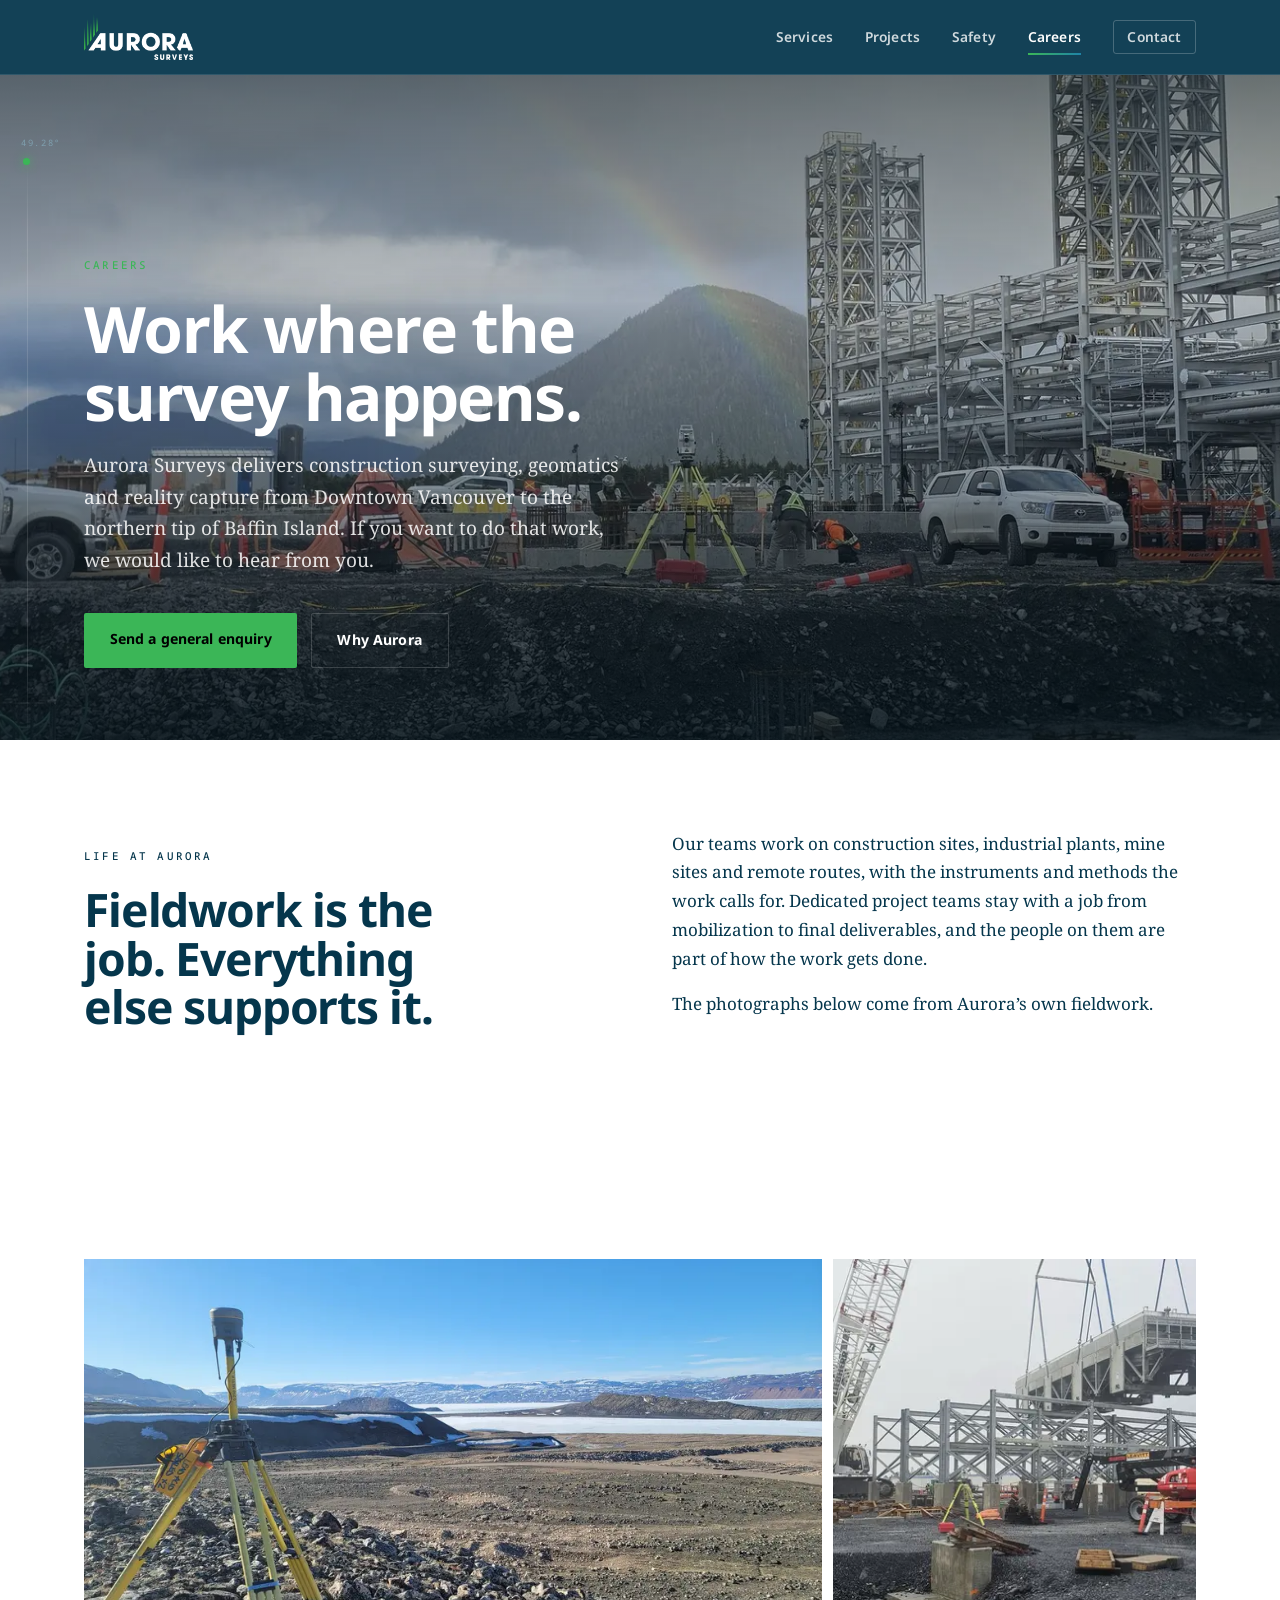
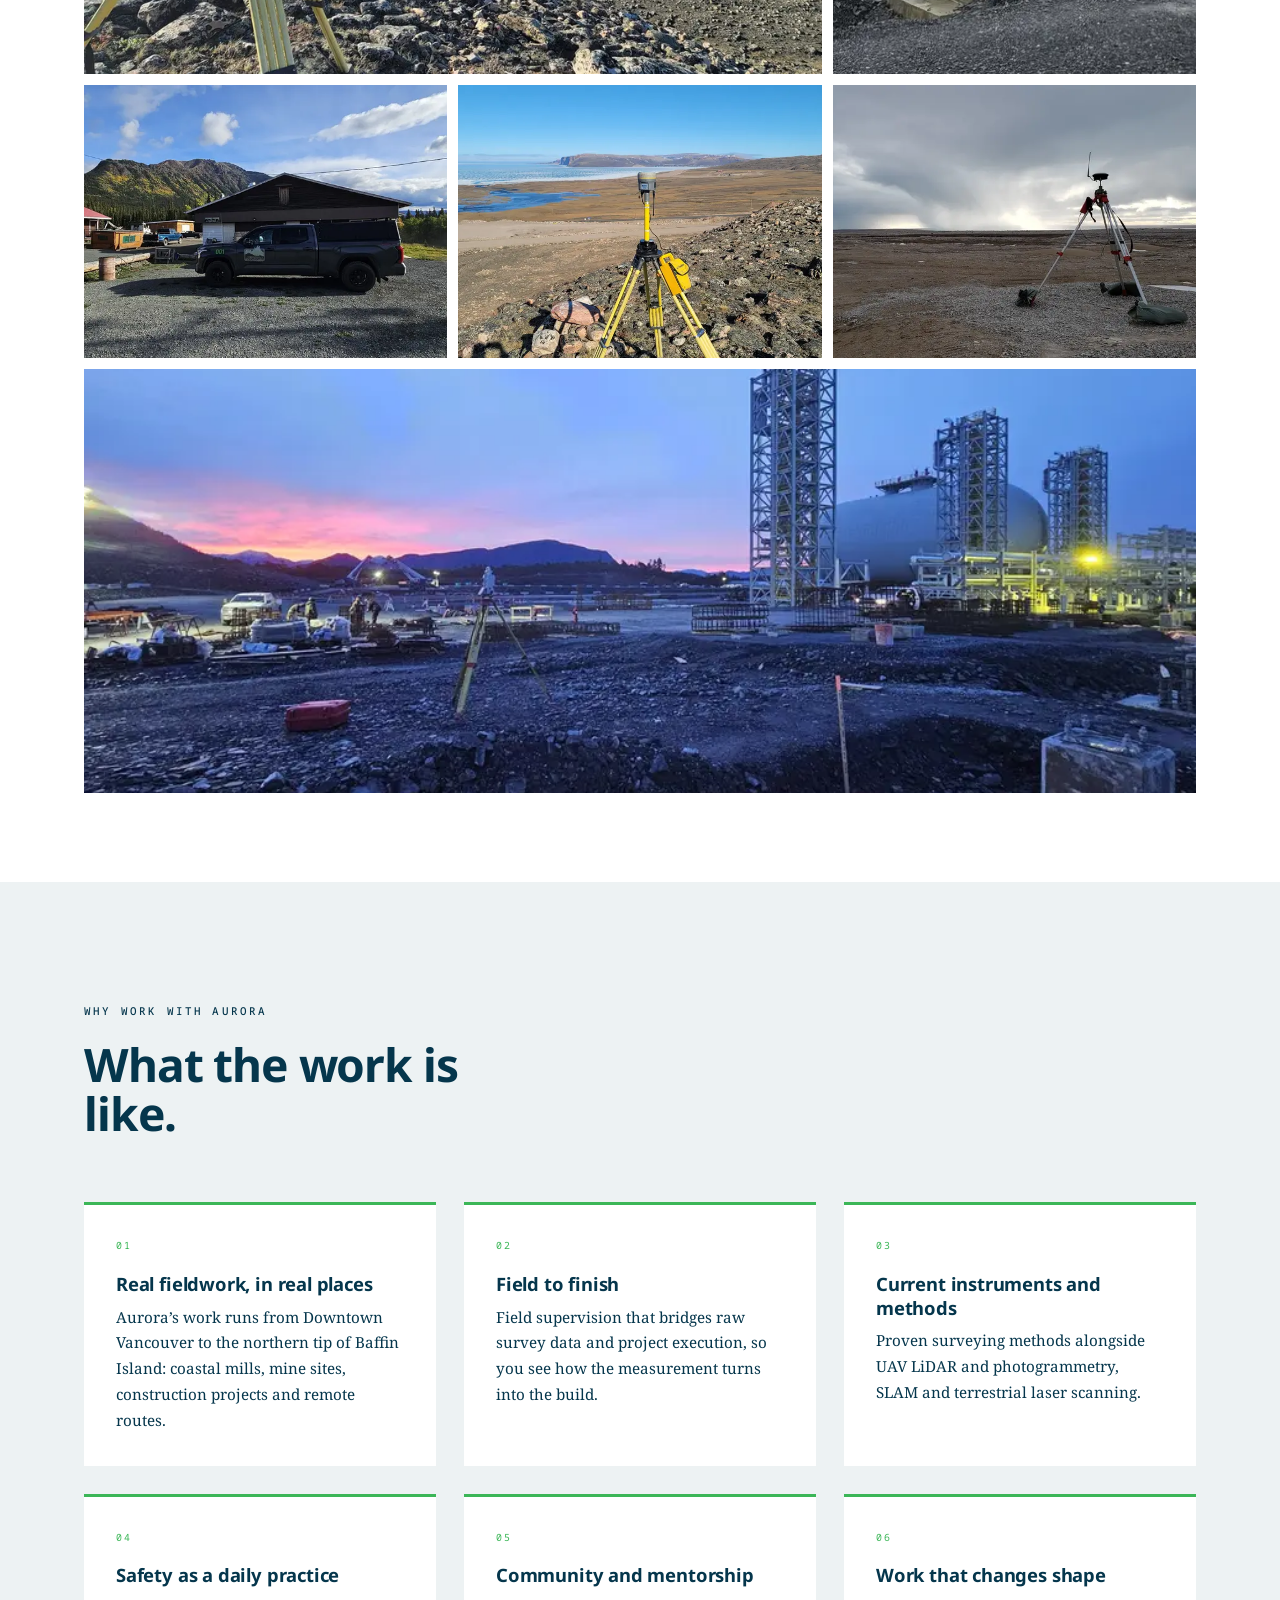
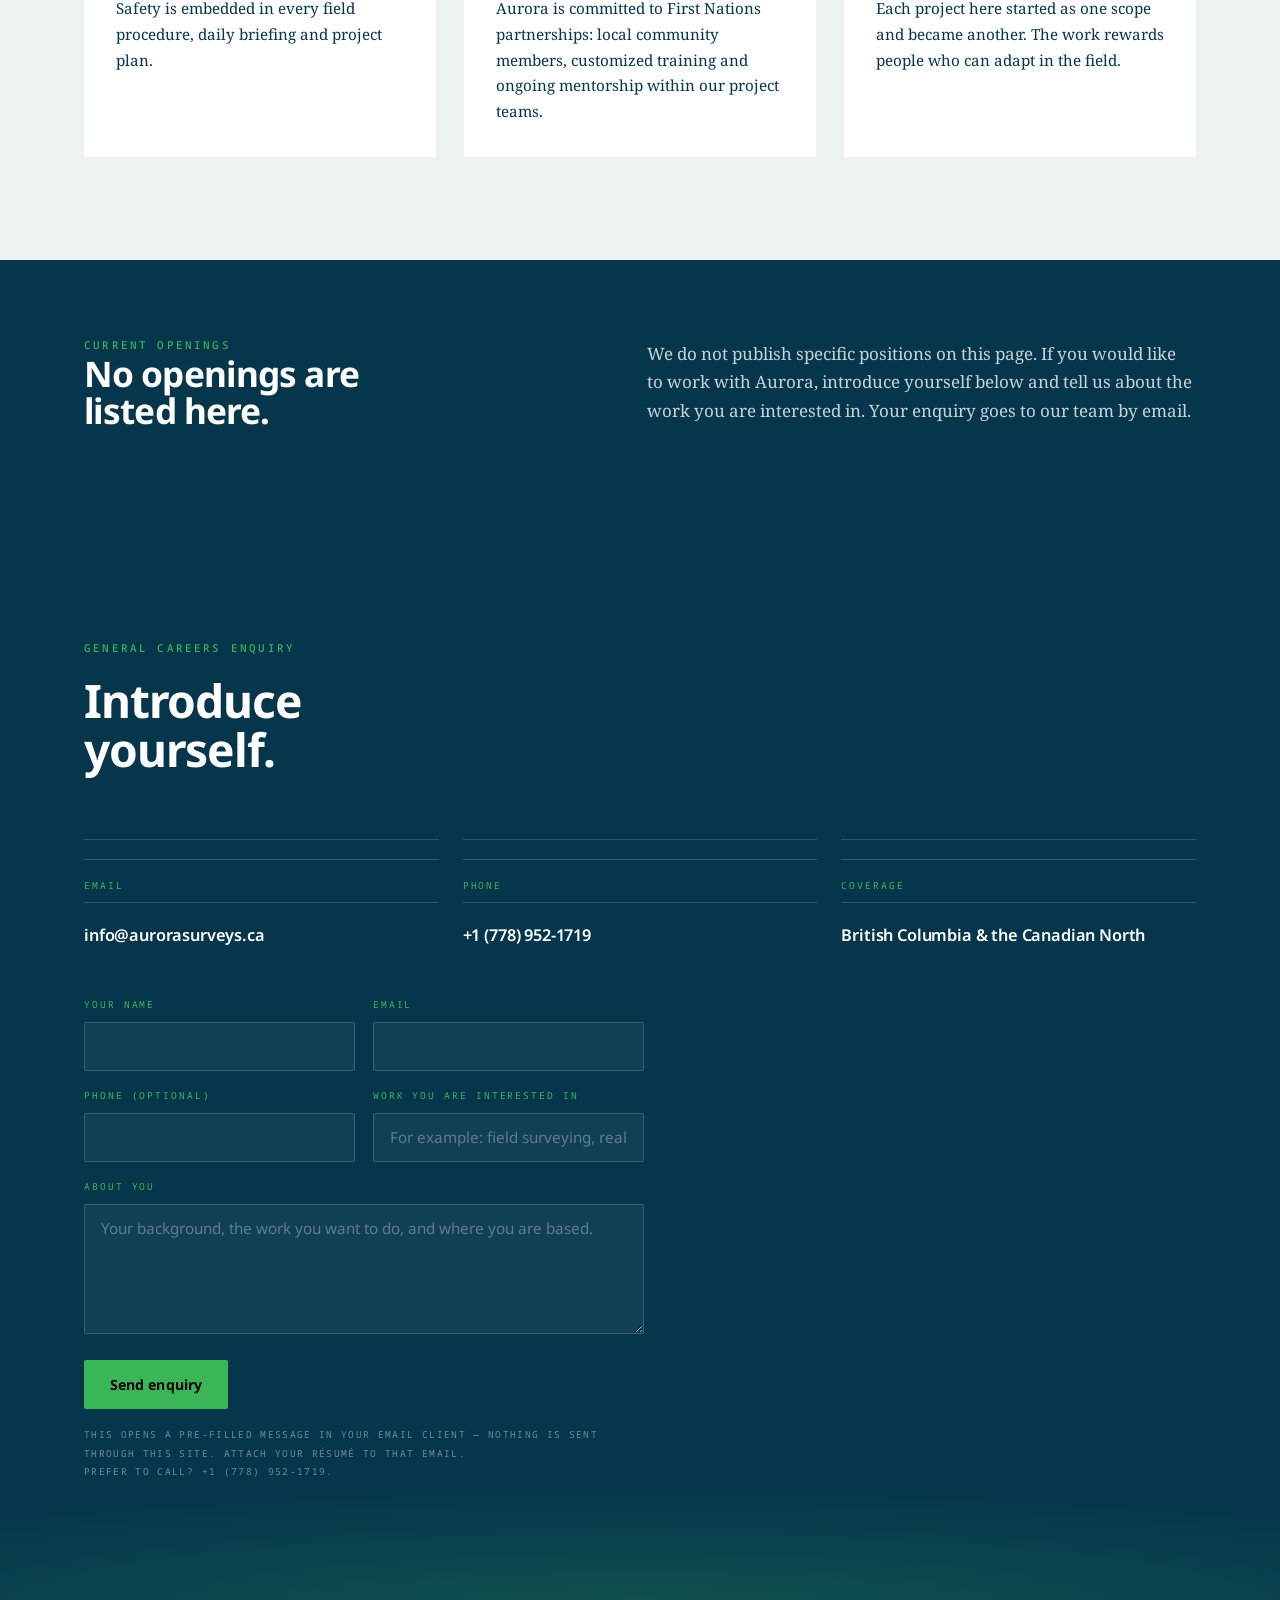
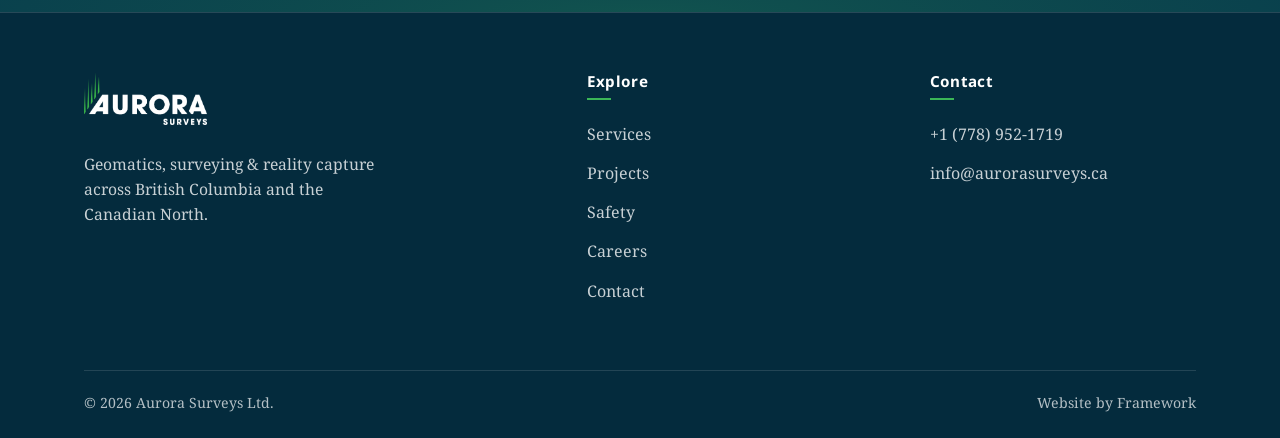
==== commit bb55b30f: "Redesign site footer: company, explore and contact columns across all pages Co-Authored-By: Claude S" ====
--- a/careers.html
+++ b/careers.html
@@ -10,6 +10,7 @@
 <link href="https://fonts.googleapis.com/css2?family=Noto+Sans:wght@400;500;600;700;800&family=Noto+Sans+Mono:wght@400;500;700&family=Noto+Serif:ital,wght@0,400;0,600;1,400&display=swap" rel="stylesheet">
 <link rel="icon" href="assets/badge.png">
 <link rel="stylesheet" href="assets/style.css">
+<noscript><style>.rv{opacity:1 !important;transform:none !important}</style></noscript>
 </head>
 <body>
 <a class="skip" href="#main">Skip to content</a>
@@ -148,13 +149,34 @@
 
 </main>
 
-<footer>
-  <div class="foot">
-    <img src="assets/logo-white-green.png" alt="Aurora Surveys" width="767" height="325">
-    <span>Aurora Surveys Ltd. · Geomatics, surveying &amp; reality capture</span>
-    <span>ASTTBC compliant · aurorasurveys.ca</span>
+<footer class="site-foot">
+  <div class="sf-main">
+    <div class="sf-company">
+      <a href="index.html" class="sf-logo" aria-label="Aurora Surveys home"><img src="assets/logo-white-green.png" alt="Aurora Surveys" width="767" height="325"></a>
+      <p>Geomatics, surveying &amp; reality capture across British Columbia and the Canadian North.</p>
+    </div>
+    <div class="sf-col" role="navigation" aria-label="Footer">
+      <h2>Explore</h2>
+      <ul>
+        <li><a href="services.html">Services</a></li>
+        <li><a href="projects.html">Projects</a></li>
+        <li><a href="safety.html">Safety</a></li>
+        <li><a href="careers.html">Careers</a></li>
+        <li><a href="contact.html">Contact</a></li>
+      </ul>
+    </div>
+    <div class="sf-col">
+      <h2>Contact</h2>
+      <ul>
+        <li><a href="tel:+17789521719">+1 (778) 952-1719</a></li>
+        <li><a href="mailto:info@aurorasurveys.ca">info@aurorasurveys.ca</a></li>
+      </ul>
+    </div>
   </div>
-  <p class="credit">Website by <a href="https://frameworkco.ca" target="_blank" rel="noopener">Framework</a></p>
+  <div class="sf-bar">
+    <p>&copy; 2026 Aurora Surveys Ltd.</p>
+    <p>Website by <a href="https://frameworkco.ca" target="_blank" rel="noopener">Framework</a></p>
+  </div>
 </footer>
 
 <script src="assets/app.js"></script>
--- a/assets/style.css
+++ b/assets/style.css
@@ -275,10 +275,14 @@
 .stat:nth-child(1){background:var(--night)}
 .stat:nth-child(2){background:var(--cyan);color:#000000}
 .stat:nth-child(3){background:var(--steel)}
+/* The figures are white on the two dark panels. They used to inherit white from
+   the dark Safety section; in the light About section they inherited the page's
+   dark navy instead, which is the panel's own colour, so the numbers vanished. */
+.stat:nth-child(1),.stat:nth-child(3){color:#fff}
 .stat b{
   display:flex;justify-content:center;align-items:flex-start;
   font-family:var(--sans);font-weight:700;font-size:clamp(2.2rem,5vw,3.4rem);
-  letter-spacing:-.04em;line-height:1;font-variant-numeric:tabular-nums;
+  letter-spacing:-.04em;line-height:1.06;font-variant-numeric:tabular-nums;   /* the reels' own digit height, so a figure shown as plain text sits level with the rolling ones */
 }
 .reel{display:block;height:1.06em;overflow:hidden}
 .reel-strip{display:block;transform:translateY(0);will-change:transform;
@@ -325,21 +329,6 @@
 .contact-grid a:hover .v{color:var(--green)}
 @media (max-width:760px){.contact-grid{grid-template-columns:1fr}}
 
-footer{background:var(--night);color:rgba(255,255,255,.45);border-top:1px solid var(--rule-dark)}
-.foot{
-  max-width:var(--maxw);margin:0 auto;padding:1.75rem var(--pad);
-  display:flex;flex-wrap:wrap;gap:1rem 2rem;align-items:center;justify-content:space-between;
-  font-family:var(--mono);font-size:.63rem;letter-spacing:.14em;text-transform:uppercase;
-}
-.foot img{height:54px;width:auto;opacity:1}
-.credit{
-  max-width:var(--maxw);margin:0 auto;padding:0 var(--pad) 1.5rem;text-align:right;
-  font-family:var(--mono);font-size:.55rem;letter-spacing:.16em;text-transform:uppercase;
-  color:rgba(255,255,255,.28);
-}
-.credit a{color:inherit;text-decoration:none;border-bottom:1px solid rgba(255,255,255,.14);padding-bottom:1px;transition:color .25s ease,border-color .25s ease}
-.credit a:hover,.credit a:focus-visible{color:var(--green);border-color:var(--green)}
-@media (max-width:620px){.credit{text-align:left}}
 
 /* ---------- reveal ---------- */
 .rv{opacity:0;transform:translateY(16px);transition:opacity .7s ease,transform .7s cubic-bezier(.2,.7,.3,1)}
@@ -502,7 +491,7 @@
 /* ---------- mountain section breaks (phones only) ---------- */
 .ridge{display:none}
 @media (max-width:860px){
-  .teasers,.contact{position:relative}
+  .teasers,.contact,.about{position:relative}
   .contact{overflow:visible}   /* the section clipped its own ridge away */
   .ridge{
     /* sunk 2px into the section below: on a phone the address bar resizing
@@ -516,6 +505,7 @@
   .ridge-back{fill:var(--ridge-back);will-change:transform}
   /* light range rising into the night */
   .teasers{--ridge:var(--ice);--ridge-back:#C9D6D8}
+  .about{--ridge:var(--paper);--ridge-back:#C9D6D8}
   /* dark range against the light above it */
   .contact{--ridge:var(--night);--ridge-back:#042E41}
 }
@@ -526,6 +516,7 @@
 @media (max-width:860px){
   .setup-copy{padding-bottom:calc(clamp(66px,19vw,104px) + 2rem)}
   .teasers,.advantage,.projects,.safety{padding-bottom:calc(clamp(66px,19vw,104px) + 2.5rem)}
+  section.exp{padding-bottom:calc(clamp(66px,19vw,104px) + 1.5rem)}
 }
 
 
@@ -556,7 +547,7 @@
   .teaser h3{padding:0 1.15rem;margin-bottom:1rem;font-size:1.12rem}
   .teaser .go{padding:0 1.15rem 1.15rem}
 
-  .contact .lede{display:none}
+  .contact:not(.contact-final) .lede{display:none}
   .contact h2{margin-bottom:1.75rem}
 }
 
@@ -1325,24 +1316,9 @@
 .about-figs{position:relative;padding-bottom:12%}
 .about-fig--a{aspect-ratio:4/3}
 .about-fig--b{position:absolute;right:0;bottom:0;width:54%;aspect-ratio:3/2;border:6px solid var(--paper)}
-.about .stats{margin-block:clamp(2.5rem,5vw,4rem)}
-.about-pts{display:grid;grid-template-columns:repeat(3,1fr);gap:clamp(1.2rem,3vw,2.5rem)}
-.about-pts h3{font-size:1.1rem;margin-bottom:.4rem;padding-top:.9rem;border-top:3px solid var(--green)}
-.about-pts p{font-size:.95rem;margin:0}
 
 /* Careers call-out */
-.careers-cta{position:relative;background:var(--night);color:#fff;overflow:hidden;padding-block:clamp(5rem,12vw,9.5rem)}
-.careers-cta-img{position:absolute;inset:0;z-index:0}
-.careers-cta::before{content:"";position:absolute;inset:0;z-index:1;
-  background:linear-gradient(90deg,rgba(2,16,23,.86) 0%,rgba(2,16,23,.55) 45%,rgba(2,16,23,.05) 100%)}
-.careers-cta-in{position:relative;z-index:2}
-.careers-cta h2{color:#fff;max-width:14ch}
-.careers-cta .lede{color:rgba(255,255,255,.82);max-width:44ch;margin-top:1.1rem}
-
-/* Closing call: photograph behind the existing contact block */
-.contact--photo .contact-img{position:absolute;inset:0;z-index:0}
-.contact--photo::before{inset:0;height:auto;z-index:1;background:linear-gradient(90deg,rgba(3,22,31,.9) 0%,rgba(3,22,31,.62) 50%,rgba(3,22,31,.22) 100%)}
-.contact--photo .ridge{z-index:2}
+
 
 @media (max-width:1000px){
   .exp-grid{grid-template-columns:1fr 1fr}
@@ -1355,7 +1331,6 @@
   .wwd-intro{grid-template-columns:1fr;gap:1rem}
   .about-figs{padding-bottom:16%}
   .about-fig--b{right:0;width:50%}
-  .about-pts{grid-template-columns:1fr}
   .ind-rail{flex-direction:column;height:auto;gap:.5rem}
   .ind-card{flex:none;height:5.2rem;transition:height .55s cubic-bezier(.2,.7,.2,1)}
   .ind-card.is-open{height:min(23rem,72svh)}
@@ -1366,7 +1341,6 @@
   .ind-body p{font-size:.9rem}
   .exp-grid{grid-template-columns:1fr}
   .exp-tile,.exp-tile--lead{aspect-ratio:16/10}
-  .careers-cta::before{background:linear-gradient(180deg,rgba(2,16,23,.55),rgba(2,16,23,.86))}
 }
 @media (prefers-reduced-motion:reduce){
   .ind-card,.ind-card .ph,.ind-body{transition:none}
@@ -1443,12 +1417,6 @@
 .wwd-ridge svg{display:block;width:100%;height:100%}
 .wwd-ridge .wr-front{fill:var(--paper)}
 .wwd-ridge .wr-back{fill:#fff;fill-opacity:.13}
-.careers-cta::after{content:"";position:absolute;left:0;right:0;bottom:-1px;height:clamp(70px,16%,150px);z-index:1;pointer-events:none;
-  background:linear-gradient(180deg,rgba(5,54,76,0),var(--night))}
-@media (max-width:860px){ .careers-cta::after{background:linear-gradient(180deg,rgba(7,26,36,0),#071A24)} }
-.contact--photo::after{content:"";position:absolute;left:0;right:0;top:0;height:clamp(80px,18%,170px);z-index:1;pointer-events:none;
-  background:linear-gradient(180deg,#05364C,rgba(5,54,76,0))}
-@media (max-width:860px){ .contact--photo::after{background:linear-gradient(180deg,#071A24,rgba(7,26,36,0))} }
 
 /* the animated surveyor: a transparent video placed by script so its feet sit
    on the same summit as the static figure, at the same scale as the range */
@@ -1501,3 +1469,89 @@
 .wwd-svc-link{align-self:flex-start;margin-top:auto}
 /* when the longer heading wraps on tablets, keep both lists starting level */
 @media (min-width:641px) and (max-width:1000px){ .wwd-svc h3{min-height:2.5em} }
+
+/* reduced motion: the figures simply appear, in place, with no rolling or fading */
+@media (prefers-reduced-motion:reduce){
+  .stat b .suffix{opacity:1;transform:none;transition:none}
+  .reel-strip{transition:none}
+}
+
+/* ---------- About, Careers and Contact: the simplified closing sections ---------- */
+.about{padding-block:clamp(3.5rem,7vw,6rem)}
+.about-grid{align-items:center}
+.about-copy .eyebrow{margin-bottom:1rem}
+.about-copy h2{margin-bottom:clamp(1.1rem,2vw,1.6rem);max-width:22ch}
+.about-copy p{margin:0 0 1rem}
+.about-lead{font-family:var(--sans);font-weight:600;font-size:clamp(1.12rem,1.7vw,1.35rem);line-height:1.35;letter-spacing:-.015em;color:var(--navy);max-width:30ch}
+.about-links{display:flex;flex-wrap:wrap;align-items:center;gap:1.4rem;margin-top:1.6rem}
+.about-link{font-family:var(--sans);font-weight:600;font-size:.9rem;color:var(--navy);text-decoration:none;border-bottom:1px solid var(--green);padding-bottom:2px}
+.about-link:hover,.about-link:focus-visible{color:#1f7a3a}
+/* the figures: one compact row on every screen, counters unchanged */
+.about .stats{grid-template-columns:repeat(3,1fr);margin:clamp(2rem,4vw,3rem) 0 0}
+.about .stat{padding:clamp(.85rem,1.6vw,1.2rem) .6rem}
+.about .stat b{font-size:clamp(1.7rem,3.2vw,2.4rem)}
+.about .stat > span{margin-top:.3rem;font-size:.54rem;letter-spacing:.14em;line-height:1.35}
+
+@media (max-width:860px){
+}
+
+/* Careers — editorial split (photo left ~45%, panel right ~55%) */
+.careers-split{background:#fff;padding-block:clamp(3.5rem,7vw,6rem)}
+.careers-card{display:grid;grid-template-columns:45fr 55fr;min-height:clamp(340px,34vw,440px);background:var(--ice)}
+.careers-photo{margin:0;position:relative;overflow:hidden;background:var(--night)}
+.careers-photo img{position:absolute;inset:0;width:100%;height:100%;object-fit:cover;object-position:12% 55%}
+.careers-panel{display:flex;flex-direction:column;justify-content:space-between;padding:clamp(1.75rem,3.6vw,3.25rem) clamp(1.5rem,4vw,3.75rem) 0}
+.careers-label{margin:0 0 1.1rem;font-size:.72rem;font-weight:700;letter-spacing:.2em;text-transform:uppercase;color:var(--green)}
+.careers-panel h2{margin:0;color:var(--navy);max-width:18ch;font-size:clamp(1.9rem,3.2vw,2.75rem);line-height:1.08}
+.careers-text{margin:1.1rem 0 0;max-width:40ch;color:rgba(5,54,76,.78);font-size:clamp(.98rem,1.2vw,1.08rem);line-height:1.6}
+.careers-link{font-family:var(--sans);display:flex;align-items:center;justify-content:space-between;margin-top:2rem;padding:1.15rem 0 1.35rem;border-top:1px solid var(--rule);color:var(--navy);font-weight:600;font-size:1rem;text-decoration:none}
+.careers-arrow{color:var(--green);font-size:1.25rem;transition:transform .2s ease}
+.careers-link:hover .careers-arrow,.careers-link:focus-visible .careers-arrow{transform:translateX(4px)}
+.careers-link:focus-visible{outline:2px solid var(--green);outline-offset:2px}
+@media (max-width:860px){
+  .careers-card{grid-template-columns:1fr;min-height:0}
+  .careers-photo{aspect-ratio:16/10}
+  .careers-photo img{object-position:12% 60%}
+  .careers-panel{padding:1.75rem 1.4rem 0}
+}
+@media (prefers-reduced-motion:reduce){.careers-arrow{transition:none}.careers-link:hover .careers-arrow{transform:none}}
+
+@media (max-width:860px){ .careers-split{padding-block:2.75rem 3rem} }
+
+/* Contact — solid navy closing band */
+.contact-final{background:#05364c;padding-block:clamp(3.25rem,6vw,5rem)}
+.contact-final::before{display:none}
+.contact-final .wrap{display:grid;grid-template-columns:minmax(0,1.15fr) minmax(0,1fr);column-gap:clamp(2rem,7vw,7rem);align-items:end}
+.contact-final .eyebrow{grid-column:1/-1;margin:0 0 1.4rem;color:var(--green)}
+.contact-final h2{margin:0;max-width:11ch;font-size:clamp(2.6rem,6.2vw,5rem);line-height:1.02;letter-spacing:-.02em;color:#fff}
+.contact-final-side{padding-bottom:.35rem}
+.contact-final .lede{margin:0;max-width:44ch;color:rgba(255,255,255,.82);font-size:clamp(1rem,1.25vw,1.1rem);line-height:1.65}
+.contact-final .cta-row{margin-top:1.75rem;display:flex;flex-wrap:wrap;align-items:center;gap:.9rem 1.75rem}
+.contact-final .btn-solid{color:#04141B}
+.contact-final-phone{color:#fff;font-family:var(--sans);font-weight:600;text-decoration:none;border-bottom:1px solid rgba(255,255,255,.35);padding-bottom:2px}
+.contact-final-phone:hover,.contact-final-phone:focus-visible{color:var(--green);border-color:var(--green)}
+.contact-final a:focus-visible{outline:2px solid var(--green);outline-offset:3px}
+@media (max-width:860px){
+  .contact-final .wrap{grid-template-columns:1fr;row-gap:1.5rem}
+  .contact-final h2{max-width:12ch}
+  .contact-final-side{padding-bottom:0}
+}
+@media (max-width:860px){.contact-final h2{margin-bottom:0}}
+
+/* ---------- footer ---------- */
+.site-foot{background:#042b3d;color:rgba(255,255,255,.78);border-top:1px solid rgba(255,255,255,.14)}
+.sf-main{max-width:var(--maxw);margin:0 auto;padding:clamp(2.5rem,5vw,3.75rem) var(--pad);display:grid;grid-template-columns:1.6fr 1fr 1fr;gap:2.5rem clamp(2rem,6vw,5rem)}
+.sf-logo{display:inline-block;line-height:0}
+.sf-logo img{height:52px;width:auto}
+.sf-company p{margin:1.1rem 0 0;max-width:34ch;font-size:.98rem;line-height:1.6}
+.sf-col h2{margin:0 0 1rem;font-family:var(--sans);font-size:.95rem;font-weight:700;letter-spacing:.02em;color:#fff}
+.sf-col h2::after{content:"";display:block;width:1.5rem;height:2px;margin-top:.55rem;background:var(--green)}
+.sf-col ul{list-style:none;margin:0;padding:0;display:grid;gap:.15rem}
+.site-foot a{color:inherit;text-decoration:none}
+.sf-col a{display:inline-block;padding:.3rem 0;font-size:1rem;transition:color .2s ease}
+.sf-col a:hover,.sf-bar a:hover{color:#fff;text-decoration:underline;text-decoration-color:var(--green);text-underline-offset:4px}
+.site-foot a:focus-visible{outline:2px solid var(--green);outline-offset:3px;border-radius:2px;color:#fff}
+.sf-bar{width:min(var(--maxw) - 2*var(--pad),100% - 2*var(--pad));margin:0 auto;padding:1.25rem 0 1.5rem;display:flex;flex-wrap:wrap;gap:.5rem 2rem;justify-content:space-between;border-top:1px solid rgba(255,255,255,.12);font-size:.88rem;color:rgba(255,255,255,.7)}
+.sf-bar p{margin:0}
+@media (max-width:860px){.sf-main{grid-template-columns:1fr 1fr}.sf-company{grid-column:1/-1}}
+@media (max-width:520px){.sf-main{grid-template-columns:1fr;gap:2rem}.sf-bar{flex-direction:column}}
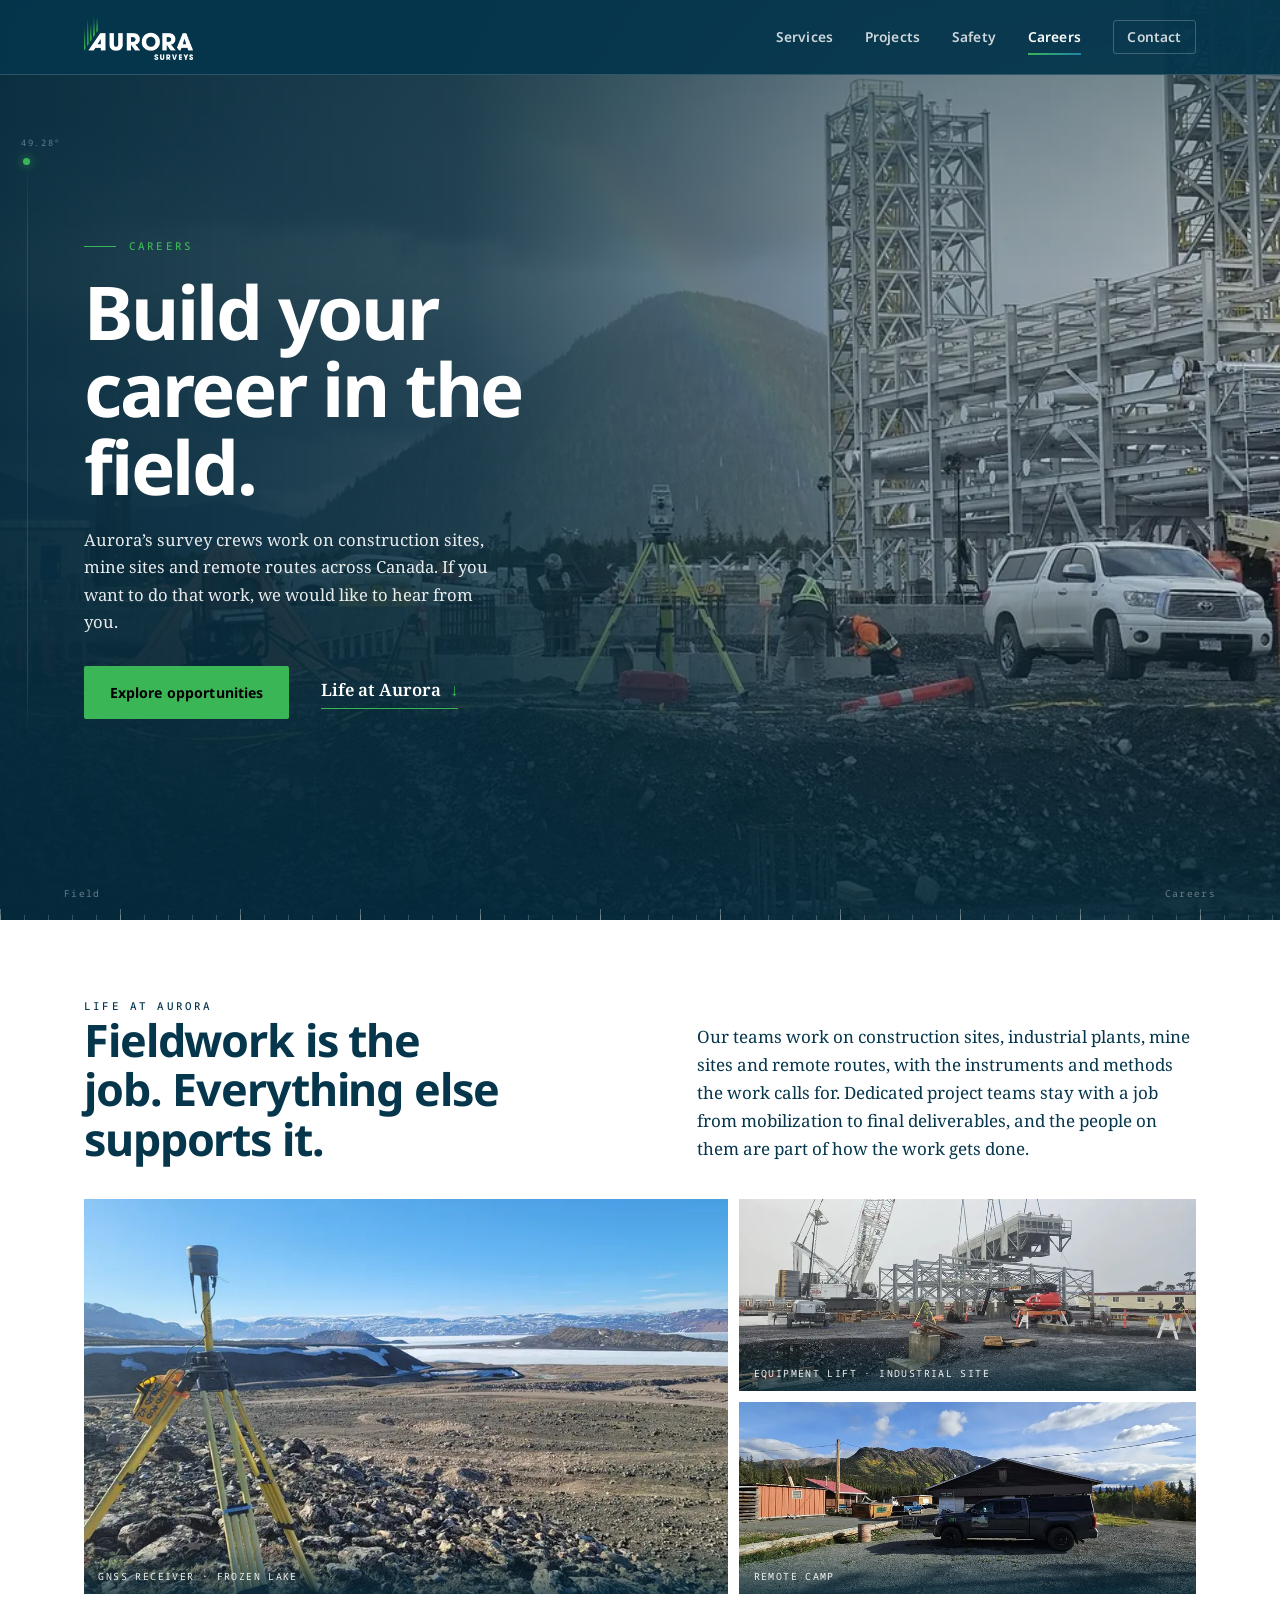
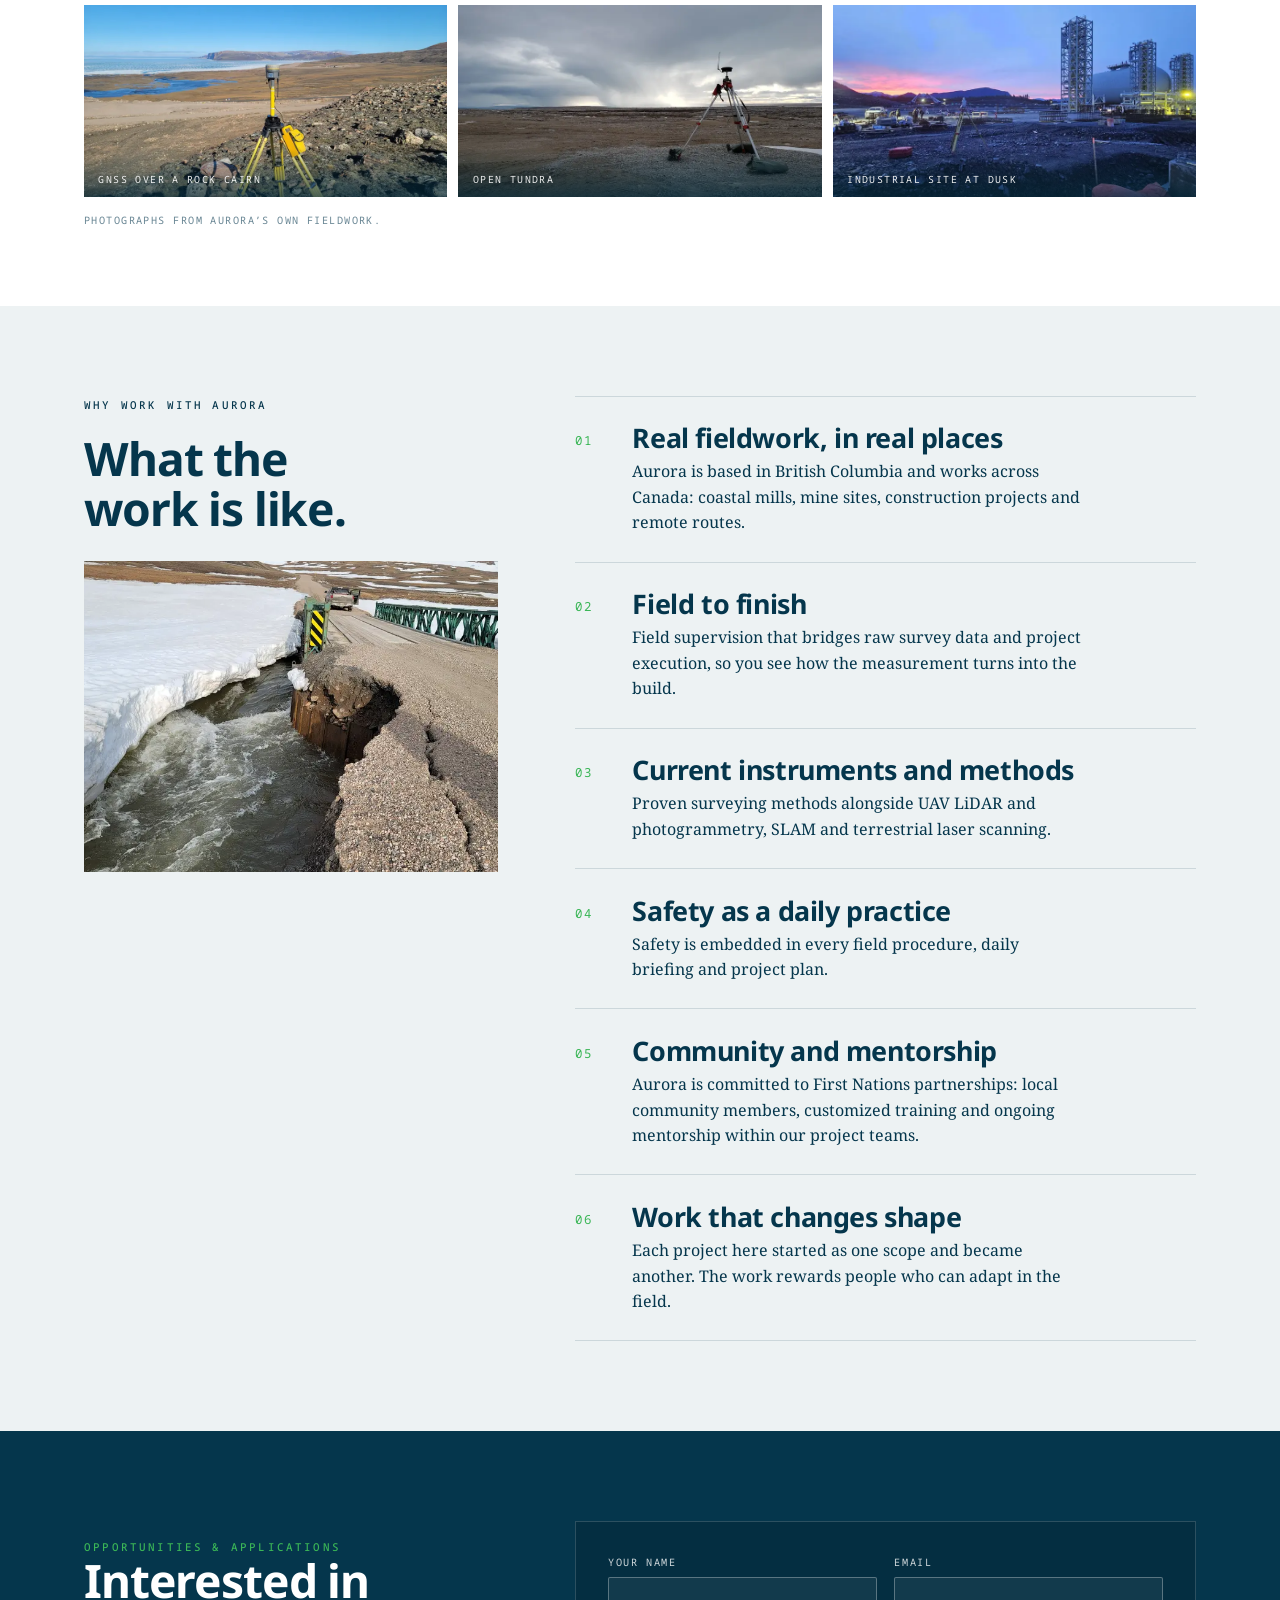
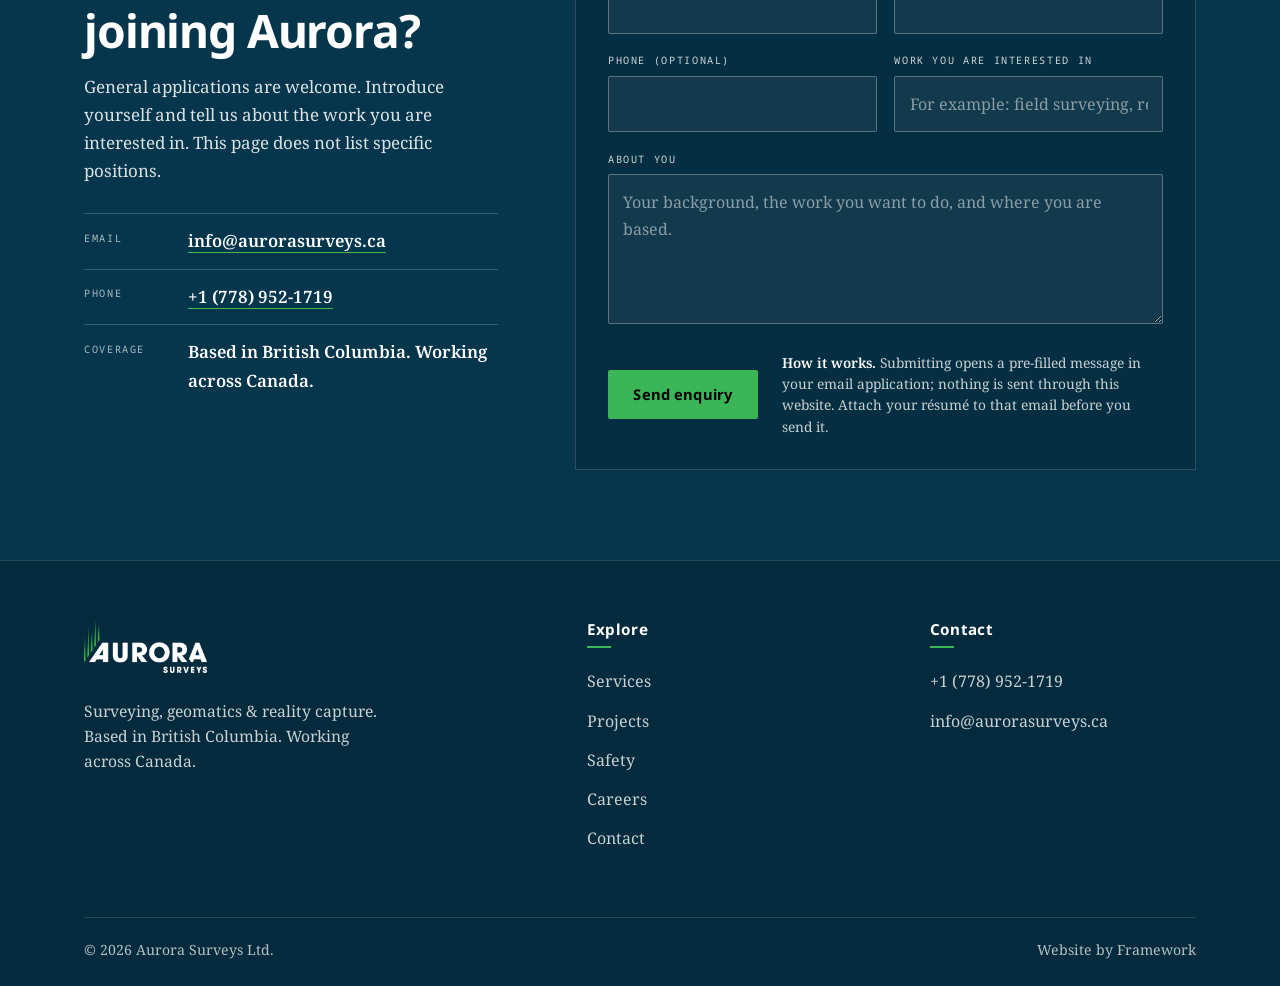
==== commit 1f6f8161: "Safety and Careers redesign; Canada-wide wording and shared footer; map markers for all locations; h" ====
--- a/careers.html
+++ b/careers.html
@@ -3,8 +3,19 @@
 <head>
 <meta charset="utf-8">
 <meta name="viewport" content="width=device-width, initial-scale=1">
-<title>Careers — Aurora Surveys</title>
-<meta name="description" content="Careers at Aurora Surveys: fieldwork across British Columbia and the Canadian North. Send a general enquiry.">
+<title>Careers | Aurora Surveys</title>
+<meta name="description" content="Build your career in the field with Aurora Surveys, a surveying, geomatics and reality capture company based in British Columbia and working across Canada. General applications are welcome.">
+<link rel="canonical" href="https://aurorasurveys.ca/careers.html">
+<meta name="theme-color" content="#05364c">
+<meta property="og:type" content="website">
+<meta property="og:site_name" content="Aurora Surveys">
+<meta property="og:title" content="Careers | Aurora Surveys">
+<meta property="og:description" content="Build your career in the field with Aurora Surveys, a surveying, geomatics and reality capture company based in British Columbia and working across Canada. General applications are welcome.">
+<meta property="og:url" content="https://aurorasurveys.ca/careers.html">
+<meta property="og:locale" content="en_CA">
+<meta name="twitter:card" content="summary">
+<link rel="preload" as="image" href="assets/photos/site-crew-rainbow-1500.webp" imagesrcset="assets/photos/site-crew-rainbow-900.webp 900w, assets/photos/site-crew-rainbow-1500.webp 1500w, assets/photos/site-crew-rainbow-2300.webp 2300w" imagesizes="100vw" fetchpriority="high">
+<script type="application/ld+json">{"@context":"https://schema.org","@graph":[{"@type":"WebPage","@id":"https://aurorasurveys.ca/careers.html#webpage","url":"https://aurorasurveys.ca/careers.html","name":"Careers | Aurora Surveys","description":"Build your career in the field with Aurora Surveys, a surveying, geomatics and reality capture company based in British Columbia and working across Canada. General applications are welcome.","inLanguage":"en-CA","isPartOf":{"@id":"https://aurorasurveys.ca/#website"},"about":{"@id":"https://aurorasurveys.ca/#organization"},"breadcrumb":{"@id":"https://aurorasurveys.ca/careers.html#breadcrumb"}},{"@type":"BreadcrumbList","@id":"https://aurorasurveys.ca/careers.html#breadcrumb","itemListElement":[{"@type":"ListItem","position":1,"name":"Home","item":"https://aurorasurveys.ca/"},{"@type":"ListItem","position":2,"name":"Careers","item":"https://aurorasurveys.ca/careers.html"}]}]}</script>
 <link rel="preconnect" href="https://fonts.googleapis.com">
 <link rel="preconnect" href="https://fonts.gstatic.com" crossorigin>
 <link href="https://fonts.googleapis.com/css2?family=Noto+Sans:wght@400;500;600;700;800&family=Noto+Sans+Mono:wght@400;500;700&family=Noto+Serif:ital,wght@0,400;0,600;1,400&display=swap" rel="stylesheet">
@@ -36,87 +47,74 @@
   <span class="thread-read" data-thread>0.00</span>
 </div>
 <main id="main">
-<section class="photo-head on-dark">
-  <img class="ph photo-head-img" src="assets/photos/site-crew-rainbow-900.webp" srcset="assets/photos/site-crew-rainbow-900.webp 900w, assets/photos/site-crew-rainbow-1500.webp 1500w, assets/photos/site-crew-rainbow-2300.webp 2300w" sizes="100vw" alt="Surveyors working beside a total station on a construction site, with a rainbow over the mountains behind" width="2300" height="1074" style="object-position:56% 50%" fetchpriority="high" decoding="async">
-  <div class="wrap photo-head-in">
+<section class="cr-hero on-dark" aria-labelledby="cr-title">
+  <img class="cr-bg" src="assets/photos/site-crew-rainbow-1500.webp" srcset="assets/photos/site-crew-rainbow-900.webp 900w, assets/photos/site-crew-rainbow-1500.webp 1500w, assets/photos/site-crew-rainbow-2300.webp 2300w" sizes="100vw" alt="Surveyors working beside a total station on a construction site, with a rainbow over the mountains behind" width="2300" height="1074" style="object-position:58% 50%" fetchpriority="high" decoding="async">
+  <div class="wrap cr-in">
     <p class="eyebrow">Careers</p>
-    <h1>Work where the survey happens.</h1>
-    <p class="lede">Aurora Surveys delivers construction surveying, geomatics and reality capture from Downtown Vancouver to the northern tip of Baffin Island. If you want to do that work, we would like to hear from you.</p>
-    <div class="cta-row">
-      <a class="btn btn-solid" href="#enquire">Send a general enquiry</a>
-      <a class="btn btn-ghost" href="#why">Why Aurora</a>
+    <h1 id="cr-title">Build your career in the field.</h1>
+    <p class="lede">Aurora&rsquo;s survey crews work on construction sites, mine sites and remote routes across Canada. If you want to do that work, we would like to hear from you.</p>
+    <div class="cr-cta">
+      <a class="btn btn-solid" href="#opportunities">Explore opportunities</a>
+      <a class="cr-link" href="#life">Life at Aurora <i aria-hidden="true">&darr;</i></a>
     </div>
+  </div>
+  <div class="svc-hero-ticks" aria-hidden="true"><span>Field</span><span>Careers</span></div>
+</section>
+
+<section class="cr-life is-light" id="life" aria-labelledby="life-title">
+  <div class="wrap">
+    <div class="cr-life-head rv">
+      <div>
+        <p class="eyebrow">Life at Aurora</p>
+        <h2 id="life-title">Fieldwork is the job. Everything else supports it.</h2>
+      </div>
+      <p>Our teams work on construction sites, industrial plants, mine sites and remote routes, with the instruments and methods the work calls for. Dedicated project teams stay with a job from mobilization to final deliverables, and the people on them are part of how the work gets done.</p>
+    </div>
+    <div class="cr-gal">
+      <figure class="fig cr-a rv"><img class="ph" src="assets/photos/gnss-lake-view-900.webp" srcset="assets/photos/gnss-lake-view-900.webp 900w, assets/photos/gnss-lake-view-1500.webp 1500w, assets/photos/gnss-lake-view-2300.webp 2300w" sizes="(max-width:860px) 100vw, 640px" alt="GNSS receiver on a tripod overlooking a frozen lake and snow-covered mountains" width="2300" height="1294" style="object-position:30% 50%" loading="lazy" decoding="async"><figcaption>GNSS receiver &middot; frozen lake</figcaption></figure>
+      <figure class="fig cr-b rv"><img class="ph" src="assets/photos/site-crane-lift-900.webp" srcset="assets/photos/site-crane-lift-900.webp 900w, assets/photos/site-crane-lift-1500.webp 1500w, assets/photos/site-crane-lift-2300.webp 2300w" sizes="(max-width:860px) 100vw, 460px" alt="Crane lifting an equipment module onto a steel frame, with a total station set up on the foundations below" width="2300" height="1074" style="object-position:44% 55%" loading="lazy" decoding="async"><figcaption>Equipment lift &middot; industrial site</figcaption></figure>
+      <figure class="fig cr-c rv"><img class="ph" src="assets/photos/aurora-truck-camp-900.webp" srcset="assets/photos/aurora-truck-camp-900.webp 900w, assets/photos/aurora-truck-camp-1500.webp 1500w, assets/photos/aurora-truck-camp-2300.webp 2300w" sizes="(max-width:860px) 100vw, 460px" alt="Aurora Surveys pickup truck parked at a remote camp beneath mountains in autumn colour" width="2300" height="1074" style="object-position:62% 60%" loading="lazy" decoding="async"><figcaption>Remote camp</figcaption></figure>
+      <figure class="fig cr-d rv"><img class="ph" src="assets/photos/gnss-cairn-bay-900.webp" srcset="assets/photos/gnss-cairn-bay-900.webp 900w, assets/photos/gnss-cairn-bay-1500.webp 1500w, assets/photos/gnss-cairn-bay-2300.webp 2300w" sizes="(max-width:860px) 100vw, 420px" alt="GNSS receiver on a tripod set over a rock cairn above a frozen bay" width="2300" height="1294" style="object-position:52% 50%" loading="lazy" decoding="async"><figcaption>GNSS over a rock cairn</figcaption></figure>
+      <figure class="fig cr-e rv"><img class="ph" src="assets/photos/gnss-tundra-storm-900.webp" srcset="assets/photos/gnss-tundra-storm-900.webp 900w, assets/photos/gnss-tundra-storm-1500.webp 1500w, assets/photos/gnss-tundra-storm-2300.webp 2300w" sizes="(max-width:860px) 100vw, 420px" alt="GNSS receiver on a tripod weighted with sandbags on open tundra under a storm sky" width="2300" height="1074" style="object-position:74% 50%" loading="lazy" decoding="async"><figcaption>Open tundra</figcaption></figure>
+      <figure class="fig cr-f rv"><img class="ph" src="assets/photos/site-dusk-towers-b-900.webp" srcset="assets/photos/site-dusk-towers-b-900.webp 900w, assets/photos/site-dusk-towers-b-1500.webp 1500w, assets/photos/site-dusk-towers-b-2300.webp 2300w" sizes="(max-width:860px) 100vw, 420px" alt="Total station on a tripod at an industrial construction site at dusk, with crew working in the background" width="2300" height="1074" style="object-position:38% 55%" loading="lazy" decoding="async"><figcaption>Industrial site at dusk</figcaption></figure>
+    </div>
+    <p class="cr-gal-note rv">Photographs from Aurora&rsquo;s own fieldwork.</p>
   </div>
 </section>
 
-<section class="intro-band is-light">
-  <div class="wrap">
-    <div class="intro-band-grid">
-      <div class="section-head rv">
-        <p class="eyebrow">Life at Aurora</p>
-        <h2>Fieldwork is the job. Everything else supports it.</h2>
-      </div>
-      <div class="rv">
-        <p>Our teams work on construction sites, industrial plants, mine sites and remote routes, with the instruments and methods the work calls for. Dedicated project teams stay with a job from mobilization to final deliverables, and the people on them are part of how the work gets done.</p>
-        <p>The photographs below come from Aurora&rsquo;s own fieldwork.</p>
-      </div>
+<section class="cr-why is-light" id="why" aria-labelledby="why-title">
+  <div class="wrap cr-why-grid">
+    <div class="cr-why-side rv">
+      <p class="eyebrow">Why work with Aurora</p>
+      <h2 id="why-title">What the work is like.</h2>
+      <figure class="cr-why-photo">
+        <img class="ph" src="assets/photos/field-bridge-washout-900.webp" srcset="assets/photos/field-bridge-washout-900.webp 900w, assets/photos/field-bridge-washout-1500.webp 1500w, assets/photos/field-bridge-washout-2300.webp 2300w" sizes="(max-width:860px) 100vw, 480px" alt="Ice-covered bridge approach washed out at Baffin Island, Nunavut" width="2300" height="1295" loading="lazy" decoding="async">
+      </figure>
     </div>
+    <ol class="cr-why-list">
+        <li class="rv"><span class="cr-n">01</span><h3>Real fieldwork, in real places</h3><p>Aurora is based in British Columbia and works across Canada: coastal mills, mine sites, construction projects and remote routes.</p></li>
+        <li class="rv"><span class="cr-n">02</span><h3>Field to finish</h3><p>Field supervision that bridges raw survey data and project execution, so you see how the measurement turns into the build.</p></li>
+        <li class="rv"><span class="cr-n">03</span><h3>Current instruments and methods</h3><p>Proven surveying methods alongside UAV LiDAR and photogrammetry, SLAM and terrestrial laser scanning.</p></li>
+        <li class="rv"><span class="cr-n">04</span><h3>Safety as a daily practice</h3><p>Safety is embedded in every field procedure, daily briefing and project plan.</p></li>
+        <li class="rv"><span class="cr-n">05</span><h3>Community and mentorship</h3><p>Aurora is committed to First Nations partnerships: local community members, customized training and ongoing mentorship within our project teams.</p></li>
+        <li class="rv"><span class="cr-n">06</span><h3>Work that changes shape</h3><p>Each project here started as one scope and became another. The work rewards people who can adapt in the field.</p></li>
+    </ol>
   </div>
 </section>
 
-<section class="gallery">
-  <div class="wrap">
-    <div class="gal">
-      <figure class="fig gal-a rv"><img class="ph" src="assets/photos/gnss-lake-view-900.webp" srcset="assets/photos/gnss-lake-view-900.webp 900w, assets/photos/gnss-lake-view-1500.webp 1500w, assets/photos/gnss-lake-view-2300.webp 2300w" sizes="(max-width:860px) 92vw, 60vw" alt="GNSS receiver on a tripod overlooking a frozen lake and snow-covered mountains" width="2300" height="1294" style="object-position:30% 50%" loading="lazy" decoding="async"></figure>
-      <figure class="fig gal-b rv"><img class="ph" src="assets/photos/site-crane-lift-900.webp" srcset="assets/photos/site-crane-lift-900.webp 900w, assets/photos/site-crane-lift-1500.webp 1500w, assets/photos/site-crane-lift-2300.webp 2300w" sizes="(max-width:860px) 92vw, 36vw" alt="Crane lifting an equipment module onto a steel frame, with a total station set up on the foundations below" width="2300" height="1074" style="object-position:44% 55%" loading="lazy" decoding="async"></figure>
-      <figure class="fig gal-c rv"><img class="ph" src="assets/photos/aurora-truck-camp-900.webp" srcset="assets/photos/aurora-truck-camp-900.webp 900w, assets/photos/aurora-truck-camp-1500.webp 1500w, assets/photos/aurora-truck-camp-2300.webp 2300w" sizes="(max-width:860px) 92vw, 36vw" alt="Aurora Surveys pickup truck parked at a remote camp beneath mountains in autumn colour" width="2300" height="1074" style="object-position:62% 60%" loading="lazy" decoding="async"></figure>
-      <figure class="fig gal-d rv"><img class="ph" src="assets/photos/gnss-cairn-bay-900.webp" srcset="assets/photos/gnss-cairn-bay-900.webp 900w, assets/photos/gnss-cairn-bay-1500.webp 1500w, assets/photos/gnss-cairn-bay-2300.webp 2300w" sizes="(max-width:860px) 92vw, 36vw" alt="GNSS receiver on a tripod set over a rock cairn above a frozen bay" width="2300" height="1294" style="object-position:52% 50%" loading="lazy" decoding="async"></figure>
-      <figure class="fig gal-e rv"><img class="ph" src="assets/photos/gnss-tundra-storm-900.webp" srcset="assets/photos/gnss-tundra-storm-900.webp 900w, assets/photos/gnss-tundra-storm-1500.webp 1500w, assets/photos/gnss-tundra-storm-2300.webp 2300w" sizes="(max-width:860px) 92vw, 36vw" alt="GNSS receiver on a tripod weighted with sandbags on open tundra under a storm sky" width="2300" height="1074" style="object-position:74% 50%" loading="lazy" decoding="async"></figure>
-      <figure class="fig gal-f rv"><img class="ph" src="assets/photos/site-dusk-towers-b-900.webp" srcset="assets/photos/site-dusk-towers-b-900.webp 900w, assets/photos/site-dusk-towers-b-1500.webp 1500w, assets/photos/site-dusk-towers-b-2300.webp 2300w" sizes="(max-width:860px) 92vw, 60vw" alt="Total station on a tripod at an industrial construction site at dusk, with crew working in the background" width="2300" height="1074" style="object-position:38% 55%" loading="lazy" decoding="async"></figure>
+<section class="cr-apply on-dark" id="opportunities" aria-labelledby="apply-title">
+  <div class="wrap cr-apply-grid">
+    <div class="cr-apply-side rv" id="enquire">
+      <p class="eyebrow">Opportunities &amp; applications</p>
+      <h2 id="apply-title">Interested in joining Aurora?</h2>
+      <p>General applications are welcome. Introduce yourself and tell us about the work you are interested in. This page does not list specific positions.</p>
+      <dl class="cr-contact">
+        <div><dt>Email</dt><dd><a href="mailto:info@aurorasurveys.ca?subject=Careers%20enquiry">info@aurorasurveys.ca</a></dd></div>
+        <div><dt>Phone</dt><dd><a href="tel:+17789521719">+1 (778) 952-1719</a></dd></div>
+        <div><dt>Coverage</dt><dd>Based in British Columbia. Working across Canada.</dd></div>
+      </dl>
     </div>
-  </div>
-</section>
-
-<section class="why-sec is-light" id="why">
-  <div class="wrap">
-    <div class="section-head rv">
-      <p class="eyebrow">Why work with Aurora</p>
-      <h2>What the work is like.</h2>
-    </div>
-    <div class="why-grid">
-        <div class="why rv"><span class="why-n">01</span><h3>Real fieldwork, in real places</h3><p>Aurora&rsquo;s work runs from Downtown Vancouver to the northern tip of Baffin Island: coastal mills, mine sites, construction projects and remote routes.</p></div>
-        <div class="why rv"><span class="why-n">02</span><h3>Field to finish</h3><p>Field supervision that bridges raw survey data and project execution, so you see how the measurement turns into the build.</p></div>
-        <div class="why rv"><span class="why-n">03</span><h3>Current instruments and methods</h3><p>Proven surveying methods alongside UAV LiDAR and photogrammetry, SLAM and terrestrial laser scanning.</p></div>
-        <div class="why rv"><span class="why-n">04</span><h3>Safety as a daily practice</h3><p>Safety is embedded in every field procedure, daily briefing and project plan.</p></div>
-        <div class="why rv"><span class="why-n">05</span><h3>Community and mentorship</h3><p>Aurora is committed to First Nations partnerships: local community members, customized training and ongoing mentorship within our project teams.</p></div>
-        <div class="why rv"><span class="why-n">06</span><h3>Work that changes shape</h3><p>Each project here started as one scope and became another. The work rewards people who can adapt in the field.</p></div>
-    </div>
-  </div>
-</section>
-
-<section class="roles on-dark">
-  <div class="wrap roles-in rv">
-    <div>
-      <p class="eyebrow">Current openings</p>
-      <h2>No openings are listed here.</h2>
-    </div>
-    <p>We do not publish specific positions on this page. If you would like to work with Aurora, introduce yourself below and tell us about the work you are interested in. Your enquiry goes to our team by email.</p>
-  </div>
-</section>
-
-<section class="contact on-dark" id="enquire">
-  <div class="wrap">
-    <div class="section-head rv">
-      <p class="eyebrow">General careers enquiry</p>
-      <h2>Introduce yourself.</h2>
-    </div>
-    <div class="contact-detail rv">
-      <a href="mailto:info@aurorasurveys.ca?subject=Careers%20enquiry"><span class="k">Email</span><span class="v">info@aurorasurveys.ca</span></a>
-      <a href="tel:+17789521719"><span class="k">Phone</span><span class="v">+1 (778) 952-1719</span></a>
-      <span><span class="k">Coverage</span><span class="v">British Columbia &amp; the Canadian North</span></span>
-    </div>
-
-    <form class="form rv" id="careers-form" novalidate>
+    <form class="cr-form rv" id="careers-form" novalidate>
       <div class="field-row">
         <div class="field">
           <label for="c-name">Your name</label>
@@ -141,8 +139,10 @@
         <label for="c-message">About you</label>
         <textarea id="c-message" name="message" placeholder="Your background, the work you want to do, and where you are based."></textarea>
       </div>
-      <button class="btn btn-solid" type="submit">Send enquiry</button>
-      <p class="form-note">This opens a pre-filled message in your email client &mdash; nothing is sent through this site. Attach your r&eacute;sum&eacute; to that email.<br>Prefer to call? +1 (778) 952-1719.</p>
+      <div class="cr-submit">
+        <button class="btn btn-solid" type="submit">Send enquiry</button>
+        <p class="cr-note"><b>How it works.</b> Submitting opens a pre-filled message in your email application; nothing is sent through this website. Attach your r&eacute;sum&eacute; to that email before you send it.</p>
+      </div>
     </form>
   </div>
 </section>
@@ -153,7 +153,7 @@
   <div class="sf-main">
     <div class="sf-company">
       <a href="index.html" class="sf-logo" aria-label="Aurora Surveys home"><img src="assets/logo-white-green.png" alt="Aurora Surveys" width="767" height="325"></a>
-      <p>Geomatics, surveying &amp; reality capture across British Columbia and the Canadian North.</p>
+      <p>Surveying, geomatics &amp; reality capture. Based in British Columbia. Working across Canada.</p>
     </div>
     <div class="sf-col" role="navigation" aria-label="Footer">
       <h2>Explore</h2>
--- a/assets/style.css
+++ b/assets/style.css
@@ -789,24 +789,24 @@
   position:absolute;left:var(--pad);bottom:clamp(2rem,7vh,4.5rem);z-index:2;
   list-style:none;margin:0;padding:0;display:grid;gap:.5rem;
   font-family:var(--mono);font-size:.6rem;letter-spacing:.18em;text-transform:uppercase;
-  color:rgba(255,255,255,.34);
+  color:rgba(255,255,255,.66);
 }
 .capture-legend li{display:flex;align-items:center;gap:.7rem;transition:color .45s ease}
 .capture-legend li span{
-  width:16px;height:1px;background:rgba(255,255,255,.2);transition:background .45s ease,width .45s ease;
+  width:16px;height:1px;background:rgba(255,255,255,.4);transition:background .45s ease,width .45s ease;
 }
 .capture-legend li.on{color:rgba(232,244,246,.95)}
 .capture-legend li.on span{background:var(--green);width:30px}
 .capture-count{
   position:absolute;right:var(--pad);bottom:clamp(2rem,7vh,4.5rem);z-index:2;
   font-family:var(--mono);font-size:.6rem;letter-spacing:.18em;text-transform:uppercase;
-  color:rgba(143,193,211,.6);
+  color:rgba(170,208,222,.85);
 }
 .capture-count b{color:rgba(232,244,246,.95);font-weight:500;letter-spacing:.06em}
 .capture-steps{list-style:none;margin:0;padding:0;position:relative;z-index:2}
 .capture-steps li{
   min-height:80svh;display:flex;flex-direction:column;justify-content:flex-end;
-  padding-bottom:16svh;max-width:34ch;margin-left:var(--pad);opacity:.22;
+  padding-bottom:16svh;max-width:34ch;margin-left:var(--pad);opacity:.3;
   transition:opacity .5s ease;
 }
 /* the notes share the left edge with the four-line legend pinned at the
@@ -816,7 +816,8 @@
 }
 .capture-steps li.live{opacity:1}
 .capture-steps h3{color:#fff;font-size:clamp(1.2rem,2.2vw,1.7rem);margin-bottom:.6rem}
-.capture-steps p{color:rgba(255,255,255,.7);margin:0}
+.capture-steps p{color:rgba(255,255,255,.88);margin:0;text-shadow:0 1px 14px rgba(3,30,43,.9)}
+.capture-steps h3{text-shadow:0 1px 16px rgba(3,30,43,.9)}
 @media (max-width:860px){
   .capture-sticky{height:50svh}
   .capture-head{top:calc(74px + 1.2rem)}
@@ -1555,3 +1556,391 @@
 .sf-bar p{margin:0}
 @media (max-width:860px){.sf-main{grid-template-columns:1fr 1fr}.sf-company{grid-column:1/-1}}
 @media (max-width:520px){.sf-main{grid-template-columns:1fr;gap:2rem}.sf-bar{flex-direction:column}}
+
+/* ---------- services page ---------- */
+.svc-anchor{display:block;height:0;scroll-margin-top:0}
+.setup-lede{margin:1.1rem 0 0;max-width:34ch;color:rgba(255,255,255,.78);font-size:1.05rem;line-height:1.6}
+.cap-list{list-style:none;margin:1.5rem 0 0;padding:0;display:flex;flex-wrap:wrap;gap:.5rem .5rem;max-width:36rem}
+.cap-list li{font-family:var(--sans);font-size:.86rem;font-weight:600;color:#fff;padding:.38rem .8rem;border:1px solid rgba(255,255,255,.22);border-radius:2px;background:rgba(5,54,76,.55)}
+.capture-head .setup-lede{max-width:40ch}
+.adv-ed{background:#fff;padding-block:clamp(3.5rem,7vw,6rem)}
+.adv-ed-head{max-width:46rem;margin-bottom:clamp(2rem,4vw,3.25rem)}
+.adv-ed-head h2{max-width:16ch}
+.adv-ed-list{list-style:none;margin:0;padding:0;border-top:1px solid var(--rule)}
+.adv-row{display:grid;grid-template-columns:minmax(0,5fr) minmax(0,6fr);gap:clamp(1.5rem,5vw,4.5rem);align-items:center;padding-block:clamp(1.5rem,3vw,2.25rem);border-bottom:1px solid var(--rule)}
+.adv-row:nth-child(even){grid-template-columns:minmax(0,6fr) minmax(0,5fr)}
+.adv-row:nth-child(even) .adv-photo{order:2}
+.adv-photo{margin:0;aspect-ratio:16/9;overflow:hidden;background:var(--night)}
+.adv-photo img{width:100%;height:100%;object-fit:cover;display:block}
+.adv-no{display:block;font-family:var(--mono);font-size:.78rem;letter-spacing:.2em;color:var(--green);margin-bottom:.8rem}
+.adv-text h3{margin:0 0 .6rem;color:var(--navy);font-size:clamp(1.5rem,2.6vw,2.1rem);letter-spacing:-.02em;line-height:1.12}
+.adv-text p{margin:0;max-width:44ch;font-size:1.02rem;line-height:1.65}
+@media (max-width:860px){
+  .adv-row,.adv-row:nth-child(even){grid-template-columns:1fr;gap:1.1rem}
+  .adv-row:nth-child(even) .adv-photo{order:0}
+  .setup-lede{font-size:.92rem}
+  .cap-list li{font-size:.76rem;padding:.3rem .6rem}
+}
+.setup .setup-head h2{max-width:none}
+.adv-ed-head .lede{margin-top:1.1rem}
+
+/* ---------- Services hero: text left, a lit render of the instrument right ---------- */
+.svc-hero{background:linear-gradient(180deg,#05364c 0%,#04293a 100%);padding:0;overflow:hidden}
+.svc-hero::after{display:none}
+.svc-hero-in{position:relative;min-height:560px;display:grid;grid-template-columns:minmax(0,1.3fr) minmax(0,.7fr);align-items:center;padding-top:calc(74px + 1.25rem);padding-bottom:3rem}
+.svc-hero-text{position:relative;z-index:2;max-width:42rem}
+.svc-hero .eyebrow{display:flex;align-items:center;gap:.8rem;margin-bottom:1.1rem;color:var(--green)}
+.svc-hero .eyebrow::before{content:"";width:2rem;height:1px;background:var(--green)}
+.svc-hero h1{font-size:clamp(1.9rem,3.5vw,3.3rem);line-height:1.06;letter-spacing:-.025em;max-width:none;color:#fff;margin:0}
+.svc-hero h1 .l1,.svc-hero h1 .l2{display:block}
+.svc-hero h1 .l2{color:rgba(255,255,255,.6)}
+.svc-hero .lede{max-width:52ch;margin-top:1.3rem;font-size:clamp(.98rem,1.2vw,1.08rem);line-height:1.65;color:rgba(255,255,255,.8)}
+.svc-links{display:flex;flex-wrap:wrap;gap:.9rem 2.5rem;margin-top:1.9rem}
+.svc-links a{display:flex;align-items:center;gap:.7rem;padding:.75rem 0 .1rem;border-top:1px solid rgba(255,255,255,.22);color:#fff;text-decoration:none;font-family:var(--sans);font-size:.92rem;font-weight:600;transition:border-color .25s ease}
+.svc-links b{font-family:var(--mono);font-weight:500;font-size:.68rem;letter-spacing:.14em;color:var(--green)}
+.svc-links i{font-style:normal;color:var(--green);transition:transform .25s ease}
+.svc-links a:hover,.svc-links a:focus-visible{border-top-color:var(--green)}
+.svc-links a:hover i,.svc-links a:focus-visible i{transform:translateX(4px)}
+.svc-links a:focus-visible{outline:2px solid var(--green);outline-offset:4px}
+.svc-hero-fig{position:absolute;right:var(--pad);bottom:0;top:calc(74px + .5rem);margin:0;aspect-ratio:8/7;z-index:1;pointer-events:none;
+  -webkit-mask-image:linear-gradient(180deg,#000 0%,#000 66%,transparent 100%);mask-image:linear-gradient(180deg,#000 0%,#000 66%,transparent 100%)}
+.svc-hero-fig::before{content:"";position:absolute;inset:-12% -22% -4%;background:radial-gradient(closest-side,rgba(48,128,158,.34),rgba(48,128,158,0) 72%)}
+.svc-hero-fig::after{content:"";position:absolute;left:50%;top:78%;bottom:0;width:1px;background:linear-gradient(180deg,rgba(59,182,87,0),rgba(59,182,87,.55))}
+.svc-hero-stage{position:relative;height:100%;aspect-ratio:8/7}
+.svc-hero-stage img,.svc-hero-stage canvas{position:absolute;inset:0;width:100%;height:100%;display:block}
+.svc-hero-stage canvas{background:transparent;visibility:hidden;pointer-events:auto;cursor:grab;touch-action:pan-y;-webkit-tap-highlight-color:transparent}
+.svc-hero-stage canvas.is-drag{cursor:grabbing}
+/* the swap is instant (same pose, same frame): the canvas is shown and the static image is taken out of rendering,
+   so the two never overlap. visibility is not touched by the image's entrance animation, opacity is. */
+.svc-hero-fig.is-live canvas{visibility:visible}
+.svc-hero-fig.is-live img{visibility:hidden}
+.svc-hero-ticks{position:absolute;left:0;right:0;bottom:0;height:14px;z-index:1;pointer-events:none;
+  background:repeating-linear-gradient(90deg,rgba(255,255,255,.2) 0 1px,transparent 1px 24px) bottom/100% 5px no-repeat,repeating-linear-gradient(90deg,rgba(255,255,255,.3) 0 1px,transparent 1px 120px) bottom/100% 11px no-repeat}
+.svc-hero-ticks span{position:absolute;bottom:18px;font-family:var(--mono);font-size:.6rem;letter-spacing:.14em;color:rgba(255,255,255,.38)}
+.svc-hero-ticks span:first-child{left:var(--pad)}
+.svc-hero-ticks span:last-child{right:var(--pad)}
+@media (prefers-reduced-motion:no-preference){
+  .svc-hero-text{animation:svcIn .7s cubic-bezier(.2,.8,.3,1) both}
+  .svc-hero-stage img{animation:svcFig .9s ease .1s both}
+}
+@keyframes svcIn{from{opacity:0;transform:translateY(12px)}to{opacity:1;transform:none}}
+@keyframes svcFig{from{opacity:0}to{opacity:1}}
+@media (max-width:1000px){
+  .svc-hero-in{min-height:520px;grid-template-columns:minmax(0,1.15fr) minmax(0,.85fr)}
+  .svc-hero-fig{right:calc(var(--pad) - 1.75rem)}
+  .svc-hero .lede{max-width:42ch}
+}
+@media (max-width:720px){
+  .svc-hero-in{display:block;min-height:0;padding-bottom:0}
+  .svc-hero-text{max-width:none}
+  .svc-links{gap:.6rem 1.75rem;margin-top:1.5rem}
+  .svc-hero-fig{position:relative;right:auto;top:auto;bottom:auto;height:min(66vw,262px);aspect-ratio:auto;margin:1.25rem calc(var(--pad)*-1) 0;display:flex;justify-content:center;
+    -webkit-mask-image:linear-gradient(180deg,#000 0%,#000 58%,transparent 100%);mask-image:linear-gradient(180deg,#000 0%,#000 58%,transparent 100%)}
+  .svc-hero-fig::before{inset:-10% 0 0}
+  .svc-hero-ticks{display:none}
+}
+
+
+/* ---------- Services: Construction & Engineering Surveys, editorial ---------- */
+.ce-ed{background:#fff;padding-block:clamp(3.5rem,7vw,6rem);scroll-margin-top:74px}
+.ce-head{display:grid;grid-template-columns:minmax(0,1.25fr) minmax(0,1fr);gap:clamp(1.5rem,5vw,5rem);align-items:end;margin-bottom:clamp(1.75rem,3.5vw,2.75rem)}
+.ce-head h2{margin:0;color:var(--navy);font-size:clamp(2.1rem,4.4vw,3.6rem);line-height:1.04;letter-spacing:-.025em;max-width:13ch}
+.ce-lede{margin:0;max-width:40ch;font-size:clamp(1rem,1.3vw,1.12rem);line-height:1.65;color:rgba(5,54,76,.82)}
+.ce-photo{margin:0 0 clamp(2rem,4vw,3rem);aspect-ratio:21/9;overflow:hidden;background:var(--night)}
+.ce-photo img{width:100%;height:100%;object-fit:cover;object-position:50% 62%;display:block}
+.ce-list{list-style:none;margin:0;padding:0;border-top:1px solid var(--rule)}
+.ce-row{display:grid;grid-template-columns:3rem minmax(0,1fr) minmax(0,1.1fr);gap:0 clamp(1rem,3vw,3rem);align-items:baseline;padding-block:clamp(1.15rem,2vw,1.6rem);border-bottom:1px solid var(--rule)}
+.ce-no{font-family:var(--mono);font-size:.78rem;letter-spacing:.18em;color:var(--green)}
+.ce-row h3{margin:0;color:var(--navy);font-size:clamp(1.15rem,1.9vw,1.55rem);line-height:1.2;letter-spacing:-.015em}
+.ce-row p{margin:0;max-width:52ch;font-size:1rem;line-height:1.6}
+.ce-body{display:grid;gap:.7rem}
+.ce-row .ce-out{max-width:52ch;font-size:.9rem;line-height:1.5;color:rgba(5,54,76,.78);padding-top:.7rem;border-top:1px dashed var(--rule)}
+.ce-out b{display:block;font-family:var(--mono);font-weight:500;font-size:.64rem;letter-spacing:.16em;text-transform:uppercase;color:var(--green);margin-bottom:.2rem}
+@media (max-width:860px){
+  .ce-head{grid-template-columns:1fr;gap:1.1rem}
+  .ce-photo{aspect-ratio:16/10}
+  .ce-row{grid-template-columns:2.4rem minmax(0,1fr);gap:.45rem 1rem}
+  .ce-body{grid-column:2}
+}
+
+/* ---------- Reality Capture: top rule, deliverables ---------- */
+.capture::before{content:"";position:absolute;top:0;left:0;right:0;height:2px;background:var(--aurora);opacity:.65;z-index:3}
+.rc-out{background:#05364c;color:#fff;padding-block:clamp(3rem,6vw,5rem);border-top:1px solid rgba(255,255,255,.12)}
+.rco-head{max-width:46rem;margin-bottom:clamp(1.75rem,3.5vw,2.75rem)}
+.rco-head h2{color:#fff;margin:0;font-size:clamp(1.8rem,3.4vw,2.7rem);line-height:1.1;letter-spacing:-.02em;max-width:18ch}
+.rco-lede{margin:1.1rem 0 0;max-width:52ch;color:rgba(255,255,255,.84);line-height:1.65}
+.rco-grid{list-style:none;margin:0;padding:0;display:grid;grid-template-columns:repeat(4,minmax(0,1fr));gap:0 clamp(1.25rem,3vw,2.5rem)}
+.rco-grid li{border-top:1px solid rgba(255,255,255,.24);padding-top:1rem}
+.rco-grid h3{margin:0 0 .5rem;color:#fff;font-size:1.12rem;line-height:1.25}
+.rco-grid p{margin:0;color:rgba(255,255,255,.8);font-size:.95rem;line-height:1.55}
+.rco-methods{display:grid;grid-template-columns:repeat(3,minmax(0,1fr));gap:1rem clamp(1.25rem,3vw,2.5rem);margin:clamp(1.75rem,3.5vw,2.75rem) 0 0;padding-top:1.25rem;border-top:1px solid rgba(255,255,255,.14)}
+.rco-methods dt{font-family:var(--sans);font-weight:600;color:#fff;font-size:.95rem}
+.rco-methods dd{margin:.2rem 0 0;color:rgba(255,255,255,.72);font-size:.9rem}
+@media (max-width:860px){.rco-grid{grid-template-columns:1fr 1fr;gap:1.5rem 1.25rem}.rco-methods{grid-template-columns:1fr}}
+@media (max-width:520px){.rco-grid{grid-template-columns:1fr}}
+
+/* ---------- Featured work ---------- */
+.fp{background:var(--ice);padding-block:clamp(3.5rem,7vw,6rem)}
+.fp-head{display:flex;align-items:flex-end;justify-content:space-between;gap:1.5rem;margin-bottom:clamp(1.75rem,3.5vw,2.75rem)}
+.fp-head h2{margin:0;color:var(--navy);font-size:clamp(1.8rem,3.4vw,2.7rem);line-height:1.1;letter-spacing:-.02em;max-width:20ch}
+.fp-all{flex:none;color:var(--navy);font-weight:600;text-decoration:none;border-bottom:1px solid var(--green);padding-bottom:.2rem}
+.fp-all i,.sa-link i{font-style:normal;color:var(--green);margin-left:.25rem}
+.fp-list{display:grid;grid-template-columns:repeat(3,minmax(0,1fr));gap:clamp(1.25rem,3vw,2.5rem)}
+.fp-img{display:block;aspect-ratio:16/9;overflow:hidden;background:var(--night);margin-bottom:1rem}
+.fp-img img{width:100%;height:100%;object-fit:cover;display:block}
+.fp-meta{margin:0 0 .45rem;font-family:var(--mono);font-size:.7rem;letter-spacing:.12em;text-transform:uppercase;color:var(--navy)}
+.fp-meta span{color:var(--green);margin-left:.5rem}
+.fp-meta span::before{content:"· ";color:var(--green)}
+.fp-item h3{margin:0 0 .55rem;font-size:clamp(1.15rem,1.7vw,1.4rem);line-height:1.2;letter-spacing:-.015em}
+.fp-item h3 a{color:var(--navy);text-decoration:none;background:linear-gradient(var(--green),var(--green)) 0 100%/0 2px no-repeat;transition:background-size .3s ease}
+.fp-item h3 a:hover,.fp-item h3 a:focus-visible{background-size:100% 2px}
+.fp-item p:last-child{margin:0;font-size:.98rem;line-height:1.6}
+@media (max-width:860px){.fp-list{grid-template-columns:1fr;gap:2rem}.fp-head{flex-direction:column;align-items:flex-start;gap:1rem}}
+
+/* ---------- Service area ---------- */
+.sa{background:#05364c;color:#fff;padding-block:clamp(4rem,9vw,7.5rem)}
+.sa-top{display:grid;grid-template-columns:minmax(0,1.15fr) minmax(0,1fr);gap:clamp(2rem,7vw,7rem);align-items:end}
+.sa h2{margin:0;color:#fff;font-size:clamp(1.9rem,3.7vw,3.2rem);line-height:1.08;letter-spacing:-.025em;max-width:none}
+.sa h2 span{display:block;color:rgba(255,255,255,.62)}
+.sa-lede{margin:0;max-width:46ch;color:rgba(255,255,255,.9);font-size:clamp(1.02rem,1.3vw,1.14rem);line-height:1.65}
+.sa-note{margin:1.1rem 0 0;max-width:46ch;color:rgba(255,255,255,.74);font-size:.96rem;line-height:1.6}
+.sa-link{display:inline-block;margin-top:1.6rem;color:#fff;font-weight:600;text-decoration:none;border-bottom:1px solid var(--green);padding-bottom:.2rem}
+.sa-link i{font-style:normal;color:var(--green);margin-left:.25rem}
+.sa-link:focus-visible,.fp-all:focus-visible{outline:2px solid var(--green);outline-offset:4px}
+@media (max-width:860px){.sa-top{grid-template-columns:1fr;gap:1.5rem}}
+
+/* the traverse: previous project locations */
+.sat{position:relative;margin-top:clamp(3rem,6vw,5rem);padding:1.3rem 0 0;border-top:1px solid rgba(255,255,255,.16);transition:padding-bottom .3s ease}
+.sat-head{display:flex;flex-wrap:wrap;align-items:baseline;gap:.35rem 1.5rem;margin-bottom:.4rem}
+.sat-label{margin:0;font-family:var(--mono);font-size:.7rem;letter-spacing:.2em;text-transform:uppercase;color:rgba(255,255,255,.9)}
+.sat-sub{margin:0;font-size:.86rem;color:rgba(255,255,255,.62)}
+.sat-axis{position:relative;height:176px}
+.sat-line{position:absolute;left:0;right:0;top:88px;height:1px;background:rgba(255,255,255,.28)}
+.sat-run{position:absolute;left:0;top:88px;height:2px;margin-top:-.5px;width:0;opacity:0;pointer-events:none;background:linear-gradient(90deg,rgba(59,182,87,0),rgba(59,182,87,.45) 45%,var(--green))}
+.sat-dot{position:absolute;top:88px;left:0;width:7px;height:7px;margin:-3px 0 0 -3.5px;border-radius:50%;background:var(--green);opacity:0;pointer-events:none;box-shadow:0 0 12px rgba(59,182,87,.85),0 0 3px rgba(180,255,200,.9)}
+.sat-ticks{position:absolute;left:0;right:0;top:88px;height:0;pointer-events:none}
+.sat-tick{position:absolute;top:3px;width:1px;height:6px;background:rgba(255,255,255,.4)}
+.sat-m{position:absolute;top:88px;transform:translate(-50%,-50%);width:44px;height:44px;padding:0;border:0;background:none;color:inherit;cursor:pointer;touch-action:manipulation;-webkit-tap-highlight-color:transparent;-webkit-touch-callout:none;user-select:none;-webkit-user-select:none;opacity:0;transition:opacity .5s ease calc(var(--i)*70ms)}
+.sat.in .sat-m{opacity:1}
+.sat-m .d{position:absolute;left:50%;top:50%;width:10px;height:10px;margin:-5px 0 0 -5px;border-radius:50%;background:#05364c;border:1.5px solid var(--cyan);transition:transform .25s cubic-bezier(.2,.8,.3,1),background .25s ease,border-color .25s ease,box-shadow .25s ease}
+.sat-m .lab{position:absolute;left:50%;transform:translateX(-50%);white-space:nowrap;text-align:center;font-family:var(--mono);font-size:.64rem;letter-spacing:.1em;color:rgba(255,255,255,.74);line-height:1.45;pointer-events:none}
+.sat-m .lab b{display:block;font-weight:500;text-transform:uppercase;letter-spacing:.13em;color:rgba(255,255,255,.92);transition:color .25s ease}
+.sat-m--a .lab{bottom:calc(100% + 16px)}
+.sat-m--b .lab{top:calc(100% + 16px)}
+.sat-m .lab::after{content:"";position:absolute;left:50%;width:1px;height:12px;background:rgba(255,255,255,.22)}
+.sat-m--a .lab::after{top:100%;margin-top:2px}
+.sat-m--b .lab::after{bottom:100%;margin-bottom:2px}
+.sat-m.passed .d{background:var(--green);border-color:var(--green)}
+.sat-m.passed .lab b{color:var(--green)}
+.sat-m.hit .d{transform:scale(1.55);box-shadow:0 0 14px rgba(59,182,87,.8)}
+.sat-m.is-open .d,.sat-m:focus-visible .d{background:var(--green);border-color:#fff;transform:scale(1.4);box-shadow:0 0 0 4px rgba(59,182,87,.22)}
+@media (hover:hover) and (pointer:fine){.sat-m:hover .d{background:var(--green);border-color:#fff;transform:scale(1.4);box-shadow:0 0 0 4px rgba(59,182,87,.22)}}
+.sat-m:focus-visible{outline:2px solid var(--green);outline-offset:-3px;border-radius:6px}
+.sat-m.is-open .lab b{color:#fff}
+@media (hover:hover) and (pointer:fine){.sat-m:hover .lab b{color:#fff}}
+
+/* the project card: compact, photo left when there is one */
+.sat-card{position:absolute;top:0;z-index:6;background:#042b3d;border:1px solid rgba(255,255,255,.2);box-shadow:0 16px 36px rgba(2,16,23,.5);display:grid;grid-template-columns:1fr;animation:satIn .16s ease both}
+.sat-card[hidden]{display:none}
+.sat-card.has-img{grid-template-columns:124px minmax(0,1fr)}
+.sat-card::before{content:"";position:absolute;top:-6px;left:var(--arrow,50%);width:11px;height:11px;margin-left:-5px;background:#042b3d;border-left:1px solid rgba(255,255,255,.2);border-top:1px solid rgba(255,255,255,.2);transform:rotate(45deg)}
+.sat-card.is-up::before{top:auto;bottom:-6px;border:0;border-right:1px solid rgba(255,255,255,.2);border-bottom:1px solid rgba(255,255,255,.2)}
+.sat-card img{display:block;width:100%;height:100%;min-height:128px;object-fit:cover}
+.sat-card-b{padding:.9rem 1rem 1rem;border-left:2px solid var(--green)}
+.sat-card.has-img .sat-card-b{border-left:0}
+.sat-card-loc{margin:0 0 .35rem;font-family:var(--mono);font-size:.62rem;letter-spacing:.13em;text-transform:uppercase;color:rgba(255,255,255,.72)}
+.sat-card-loc span{color:var(--green);margin-left:.4rem}
+.sat-card h3{margin:0;color:#fff;font-size:1.05rem;line-height:1.25}
+.sat-card ul{list-style:none;margin:.45rem 0 0;padding:0;display:grid;gap:.25rem}
+.sat-card li{position:relative;padding-left:.9rem;color:rgba(255,255,255,.92);font-size:.92rem}
+.sat-card li::before{content:"";position:absolute;left:0;top:.62em;width:5px;height:5px;border-radius:50%;background:var(--green)}
+.sat-card-d{margin:.5rem 0 0;color:rgba(255,255,255,.84);font-size:.86rem;line-height:1.5}
+.sat-card-a{display:inline-block;margin-top:.7rem;color:#fff;font-weight:600;font-size:.86rem;text-decoration:none;border-bottom:1px solid var(--green);padding-bottom:.12rem}
+.sat-card-a i{font-style:normal;color:var(--green)}
+.sat-card-a:focus-visible{outline:2px solid var(--green);outline-offset:3px}
+@keyframes satIn{from{opacity:0;transform:translateY(4px)}to{opacity:1;transform:none}}
+
+/* phones: dots only on the axis; the card opens in the page flow beneath it */
+.sat--phone{padding-bottom:0}
+.sat--phone .sat-axis{height:84px}
+.sat--phone .sat-line,.sat--phone .sat-run,.sat--phone .sat-dot,.sat--phone .sat-ticks{top:42px}
+.sat--phone .sat-m{top:42px;width:32px;height:48px}
+.sat--phone .sat-m .lab{display:none}
+.sat--phone .sat-card{position:relative;top:auto;left:auto;width:100%;margin-top:.9rem}
+@media (prefers-reduced-motion:reduce){
+  .sat{transition:none}
+  .sat-m{transition:none;opacity:1}.sat-m .d{transition:none}.sat-card{animation:none}
+}
+
+/* ---------- FAQ ---------- */
+.faq{background:var(--ice);padding-block:clamp(3.5rem,7vw,6rem)}
+.faq-grid{display:grid;grid-template-columns:minmax(0,.8fr) minmax(0,1.6fr);gap:clamp(1.5rem,5vw,5rem);align-items:start}
+.faq-head h2{margin:0;color:var(--navy);font-size:clamp(1.8rem,3.2vw,2.5rem);line-height:1.1;letter-spacing:-.02em;max-width:12ch}
+.faq-list{border-top:1px solid var(--rule)}
+.faq-item{border-bottom:1px solid var(--rule)}
+.faq-item summary{list-style:none;cursor:pointer;display:flex;align-items:center;justify-content:space-between;gap:1.25rem;padding:1.1rem 0;font-family:var(--sans);font-weight:600;font-size:1.05rem;line-height:1.35;color:var(--navy)}
+.faq-item summary::-webkit-details-marker{display:none}
+.faq-item summary i{flex:none;width:.9rem;height:.9rem;position:relative}
+.faq-item summary i::before,.faq-item summary i::after{content:"";position:absolute;left:0;right:0;top:50%;height:2px;margin-top:-1px;background:var(--green);transition:transform .25s ease}
+.faq-item summary i::after{transform:rotate(90deg)}
+.faq-item[open] summary i::after{transform:rotate(0)}
+.faq-item summary:focus-visible{outline:2px solid var(--green);outline-offset:3px}
+.faq-item p{margin:0 0 1.25rem;max-width:62ch;line-height:1.65}
+.faq-item a{color:var(--navy);text-decoration:underline;text-decoration-color:var(--green);text-underline-offset:3px}
+@media (max-width:860px){.faq-grid{grid-template-columns:1fr}.faq-head h2{max-width:none}}
+@media (prefers-reduced-motion:reduce){.faq-item summary i::before,.faq-item summary i::after,.fp-item h3 a{transition:none}}
+@media (min-width:861px){
+  /* the notes pass the left edge: keep the legend clear of them, on the right above the point count */
+  .capture-legend{left:auto;right:var(--pad);bottom:calc(clamp(2rem,7vh,4.5rem) + 1.7rem);justify-items:end;text-align:right}
+  .capture-legend li{flex-direction:row-reverse}
+}
+
+.mc-link[hidden]{display:none !important}
+.mc-img[hidden]{display:none !important}
+
+/* ---------- Safety & Quality ---------- */
+.sh-hero{position:relative;margin-top:-74px;min-height:clamp(600px,84vh,740px);display:flex;flex-direction:column;justify-content:flex-end;overflow:hidden;background:#04293a;color:#fff}
+.sh-bg{position:absolute;inset:0;width:100%;height:100%;object-fit:cover;object-position:50% 58%}
+.sh-hero::before{content:"";position:absolute;inset:0;z-index:1;background:linear-gradient(90deg,rgba(4,41,58,.94) 0%,rgba(4,41,58,.8) 34%,rgba(4,41,58,.3) 66%,rgba(4,41,58,.12) 100%),linear-gradient(180deg,rgba(4,41,58,.55) 0%,rgba(4,41,58,0) 28%,rgba(4,41,58,0) 55%,rgba(4,41,58,.92) 100%)}
+.sh-in{position:relative;z-index:2;padding-top:calc(74px + clamp(2.5rem,6vw,5rem));padding-bottom:clamp(2rem,4vw,3rem)}
+.sh-hero .eyebrow{display:flex;align-items:center;gap:.8rem;color:var(--green);margin-bottom:1.1rem}
+.sh-hero .eyebrow::before{content:"";width:2rem;height:1px;background:var(--green)}
+.sh-hero h1{margin:0;color:#fff;font-size:clamp(2.4rem,6.4vw,5.2rem);line-height:1.02;letter-spacing:-.03em;max-width:12ch}
+.sh-hero h1 span{display:block}
+.sh-hero h1 span:last-child{color:rgba(255,255,255,.62)}
+.sh-hero .lede{margin:1.4rem 0 0;max-width:46ch;color:rgba(255,255,255,.88);font-size:clamp(1rem,1.3vw,1.14rem);line-height:1.65}
+.sh-statwrap{position:relative;z-index:2;padding-bottom:calc(clamp(1.75rem,3vw,2.5rem) + 14px)}
+.sh-stats{display:grid;grid-template-columns:repeat(3,minmax(0,1fr));margin:0;border-top:1px solid rgba(255,255,255,.28)}
+.sh-stat{padding:1.1rem clamp(.75rem,2vw,1.75rem) 0 0;display:flex;flex-direction:column-reverse;gap:.35rem}
+.sh-stat+.sh-stat{padding-left:clamp(.75rem,2vw,1.75rem);border-left:1px solid rgba(255,255,255,.16)}
+.sh-stat dt{font-family:var(--mono);font-size:.66rem;letter-spacing:.18em;text-transform:uppercase;color:rgba(255,255,255,.78)}
+.sh-stat dd{margin:0}
+.sh-stat b{display:flex;align-items:flex-start;font-family:var(--sans);font-weight:700;font-size:clamp(2.2rem,5.4vw,4rem);letter-spacing:-.04em;line-height:1.06;font-variant-numeric:tabular-nums;color:#fff}
+.sh-stat b .suffix{display:block;color:var(--green);opacity:0;transform:translateY(.18em);transition:opacity .5s ease .55s,transform .5s cubic-bezier(.2,.8,.3,1) .55s}
+.sh-stat b.rolled .suffix{opacity:1;transform:none}
+@media (prefers-reduced-motion:reduce){.sh-stat b .suffix{opacity:1;transform:none;transition:none}}
+.sh-hero .svc-hero-ticks{z-index:2}
+
+.sh-field,.sh-com{background:#fff;padding-block:clamp(3.5rem,7vw,6rem)}
+.sh-com{background:var(--ice)}
+.sh-field-grid{display:grid;grid-template-columns:minmax(0,1.15fr) minmax(0,.85fr);gap:clamp(2rem,6vw,5.5rem);align-items:center}
+.sh-com-grid{display:grid;grid-template-columns:minmax(0,.85fr) minmax(0,1fr);gap:clamp(2rem,6vw,5.5rem);align-items:center}
+.sh-field h2,.sh-com h2,.sh-qa h2{margin:0;letter-spacing:-.025em}
+.sh-field h2{color:var(--navy);font-size:clamp(1.7rem,3.2vw,2.6rem);line-height:1.12;max-width:22ch}
+.sh-fl{list-style:none;margin:clamp(1.5rem,3vw,2.25rem) 0 0;padding:0;border-top:1px solid var(--rule)}
+.sh-fl li{display:grid;grid-template-columns:2.6rem minmax(0,12rem) minmax(0,1fr);gap:.2rem 1rem;align-items:baseline;padding:1rem 0;border-bottom:1px solid var(--rule)}
+.sh-fl span{font-family:var(--mono);font-size:.74rem;letter-spacing:.16em;color:var(--green)}
+.sh-fl h3{margin:0;color:var(--navy);font-size:1.1rem}
+.sh-fl p{margin:0;font-size:.97rem;line-height:1.55}
+.sh-photo{margin:0;aspect-ratio:4/5;overflow:hidden;background:var(--night)}
+.sh-photo img{width:100%;height:100%;object-fit:cover;display:block}
+.sh-field .sh-photo{aspect-ratio:4/5}
+.sh-com .sh-photo{aspect-ratio:1/1}
+
+.sh-qa{background:#05364c;color:#fff;padding-block:clamp(3.5rem,7vw,6rem)}
+.sh-qa h2{color:#fff;font-size:clamp(1.9rem,3.8vw,3rem);line-height:1.08;max-width:20ch}
+.sh-qa-lede{margin:1.1rem 0 0;max-width:46ch;color:rgba(255,255,255,.84)}
+.sh-qa-head{margin-bottom:clamp(2rem,4.5vw,3.5rem)}
+.sh-flow{list-style:none;margin:0;padding:0;display:grid;grid-template-columns:repeat(4,minmax(0,1fr));gap:0 clamp(1rem,2.4vw,2rem);position:relative}
+.sh-flow::before{content:"";position:absolute;left:0;right:0;top:.55rem;height:1px;background:rgba(255,255,255,.22)}
+.sh-flow li{position:relative;padding-top:2rem}
+.sh-flow li::before{content:"";position:absolute;left:0;top:.2rem;width:.7rem;height:.7rem;border-radius:50%;background:#05364c;border:1.5px solid var(--green)}
+.sh-flow li:last-child::before{background:var(--green)}
+.sh-flow li::after{content:"";position:absolute;left:.7rem;top:.55rem;height:1px;width:0;background:var(--green);transition:width .9s ease .2s}
+.sh-flow li.in::after{width:calc(100% + clamp(1rem,2.4vw,2rem) - .7rem)}
+.sh-flow li:last-child::after{display:none}
+.sh-n{display:block;font-family:var(--mono);font-size:.74rem;letter-spacing:.16em;color:var(--green);margin-bottom:.5rem}
+.sh-flow h3{margin:0 0 .5rem;color:#fff;font-size:1.15rem;line-height:1.25}
+.sh-flow p{margin:0;color:rgba(255,255,255,.82);font-size:.95rem;line-height:1.55}
+@media (prefers-reduced-motion:reduce){.sh-flow li::after{transition:none}}
+
+.sh-com h2{color:var(--navy);font-size:clamp(1.7rem,3.2vw,2.6rem);line-height:1.12;max-width:18ch}
+.sh-com-copy p{margin:1.1rem 0 0;max-width:48ch;line-height:1.65}
+.sh-tags{list-style:none;margin:1.5rem 0 0;padding:0;display:flex;flex-wrap:wrap;gap:.5rem}
+.sh-tags li{font-family:var(--sans);font-weight:600;font-size:.88rem;color:var(--navy);padding:.4rem .75rem;border:1px solid var(--rule);background:#fff}
+
+@media (max-width:860px){
+  .sh-field-grid,.sh-com-grid{grid-template-columns:1fr}
+  .sh-field .sh-photo,.sh-com .sh-photo{aspect-ratio:16/10}
+  .sh-com-grid .sh-photo{order:2}
+  .sh-fl li{grid-template-columns:2.2rem minmax(0,1fr)}
+  .sh-fl p{grid-column:2}
+  .sh-flow{grid-template-columns:1fr 1fr;gap:1.75rem 1.25rem}
+  .sh-flow::before,.sh-flow li::after{display:none}
+  .sh-flow li{padding-top:1.9rem;border-top:1px solid rgba(255,255,255,.22)}
+  .sh-flow li::before{top:-.38rem;background:#05364c}
+  .sh-hero::before{background:linear-gradient(180deg,rgba(4,41,58,.62) 0%,rgba(4,41,58,.5) 40%,rgba(4,41,58,.94) 100%)}
+  .sh-stat dt{font-size:.58rem;letter-spacing:.12em}
+}
+@media (max-width:520px){.sh-flow{grid-template-columns:1fr}.sh-stat+.sh-stat{padding-left:.75rem}}
+
+.sh-hero>.wrap{width:100%}
+.sh-com .sh-photo img{object-position:30% 62%}
+
+/* ---------- Careers ---------- */
+.cr-hero{position:relative;margin-top:-74px;min-height:clamp(560px,80vh,700px);display:flex;align-items:flex-end;overflow:hidden;background:#04293a;color:#fff}
+.cr-bg{position:absolute;inset:0;width:100%;height:100%;object-fit:cover}
+.cr-hero::before{content:"";position:absolute;inset:0;z-index:1;background:linear-gradient(90deg,rgba(4,41,58,.93) 0%,rgba(4,41,58,.78) 36%,rgba(4,41,58,.26) 68%,rgba(4,41,58,.1) 100%),linear-gradient(180deg,rgba(4,41,58,.5) 0%,rgba(4,41,58,0) 30%,rgba(4,41,58,0) 60%,rgba(4,41,58,.85) 100%)}
+.cr-in{position:relative;z-index:2;width:100%;padding-top:calc(74px + 3rem);padding-bottom:calc(clamp(3rem,6vw,4.5rem) + 14px)}
+.cr-hero .eyebrow{display:flex;align-items:center;gap:.8rem;color:var(--green);margin-bottom:1.1rem}
+.cr-hero .eyebrow::before{content:"";width:2rem;height:1px;background:var(--green)}
+.cr-hero h1{margin:0;color:#fff;font-size:clamp(2.3rem,5.8vw,4.8rem);line-height:1.04;letter-spacing:-.03em;max-width:13ch}
+.cr-hero .lede{margin:1.3rem 0 0;max-width:46ch;color:rgba(255,255,255,.9);font-size:clamp(1rem,1.3vw,1.14rem);line-height:1.65}
+.cr-cta{display:flex;flex-wrap:wrap;align-items:center;gap:1rem 2rem;margin-top:1.9rem}
+.cr-link{color:#fff;font-weight:600;text-decoration:none;border-bottom:1px solid var(--green);padding-bottom:.2rem}
+.cr-link i{font-style:normal;color:var(--green);margin-left:.3rem}
+.cr-link:focus-visible{outline:2px solid var(--green);outline-offset:4px}
+.cr-hero .svc-hero-ticks{z-index:2}
+
+.cr-life{background:#fff;padding-block:clamp(3rem,6vw,5rem);scroll-margin-top:74px}
+.cr-life-head{display:grid;grid-template-columns:minmax(0,1.1fr) minmax(0,1fr);gap:clamp(1.5rem,5vw,5rem);align-items:end;margin-bottom:clamp(1.5rem,3vw,2.25rem)}
+.cr-life-head h2{margin:0;color:var(--navy);font-size:clamp(1.8rem,3.5vw,2.8rem);line-height:1.1;letter-spacing:-.025em;max-width:16ch}
+.cr-life-head p{margin:0;max-width:52ch;line-height:1.65}
+.cr-gal{display:grid;grid-template-columns:repeat(12,minmax(0,1fr));grid-auto-rows:clamp(110px,15vw,210px);gap:.7rem;grid-template-areas:"a a a a a a a b b b b b" "a a a a a a a c c c c c" "d d d d e e e e f f f f"}
+.cr-gal .fig{position:relative;margin:0;min-height:0}
+.cr-a{grid-area:a}.cr-b{grid-area:b}.cr-c{grid-area:c}.cr-d{grid-area:d}.cr-e{grid-area:e}.cr-f{grid-area:f}
+.cr-gal .fig img{width:100%;height:100%;object-fit:cover;display:block}
+.cr-gal figcaption{position:absolute;left:0;right:0;bottom:0;padding:1.4rem .9rem .6rem;font-family:var(--mono);font-size:.62rem;letter-spacing:.14em;text-transform:uppercase;color:rgba(255,255,255,.9);background:linear-gradient(180deg,rgba(4,41,58,0),rgba(4,41,58,.72))}
+.cr-gal-note{margin:.9rem 0 0;font-family:var(--mono);font-size:.64rem;letter-spacing:.14em;text-transform:uppercase;color:rgba(5,54,76,.6)}
+@media (max-width:860px){
+  .cr-life-head{grid-template-columns:1fr;gap:1rem}
+  .cr-gal{grid-template-columns:1fr 1fr;grid-auto-rows:clamp(120px,30vw,200px);grid-template-areas:"a a" "b c" "d e" "f f"}
+}
+
+.cr-why{background:var(--ice);padding-block:clamp(3.5rem,7vw,6rem);scroll-margin-top:74px}
+.cr-why-grid{display:grid;grid-template-columns:minmax(0,.8fr) minmax(0,1.2fr);gap:clamp(2rem,6vw,6rem);align-items:start}
+.cr-why-side{position:sticky;top:104px}
+.cr-why h2{margin:0;color:var(--navy);font-size:clamp(1.9rem,3.6vw,2.9rem);line-height:1.08;letter-spacing:-.025em;max-width:12ch}
+.cr-why-photo{margin:1.75rem 0 0;aspect-ratio:4/3;overflow:hidden;background:var(--night)}
+.cr-why-photo img{width:100%;height:100%;object-fit:cover;display:block;object-position:58% 50%}
+.cr-why-list{list-style:none;margin:0;padding:0;border-top:1px solid var(--rule)}
+.cr-why-list li{display:grid;grid-template-columns:2.6rem minmax(0,1fr);gap:.3rem 1rem;padding:clamp(1.1rem,2vw,1.6rem) 0;border-bottom:1px solid var(--rule)}
+.cr-n{grid-row:span 2;font-family:var(--mono);font-size:.78rem;letter-spacing:.18em;color:var(--green);padding-top:.5rem}
+.cr-why-list h3{margin:0;color:var(--navy);font-size:clamp(1.25rem,2.1vw,1.7rem);line-height:1.2;letter-spacing:-.015em}
+.cr-why-list p{margin:0;max-width:50ch;font-size:1rem;line-height:1.6}
+@media (max-width:860px){.cr-why-grid{grid-template-columns:1fr}.cr-why-side{position:static}.cr-why-photo{aspect-ratio:16/10}}
+
+.cr-apply{background:#05364c;color:#fff;padding-block:clamp(3.5rem,7vw,6rem);scroll-margin-top:74px}
+.cr-apply-grid{display:grid;grid-template-columns:minmax(0,.8fr) minmax(0,1.2fr);gap:clamp(2rem,6vw,6rem);align-items:start}
+.cr-apply h2{margin:0;color:#fff;font-size:clamp(1.9rem,3.6vw,2.9rem);line-height:1.08;letter-spacing:-.025em;max-width:13ch}
+.cr-apply-side>p{margin:1.1rem 0 0;max-width:42ch;color:rgba(255,255,255,.86);line-height:1.65}
+.cr-contact{margin:1.75rem 0 0;display:grid;gap:0}
+.cr-contact div{display:grid;grid-template-columns:5.5rem 1fr;gap:1rem;padding:.8rem 0;border-top:1px solid rgba(255,255,255,.2)}
+.cr-contact dt{font-family:var(--mono);font-size:.64rem;letter-spacing:.16em;text-transform:uppercase;color:rgba(255,255,255,.66);padding-top:.15rem}
+.cr-contact dd{margin:0;color:#fff;font-weight:600}
+.cr-contact a{color:#fff;text-decoration:none;border-bottom:1px solid var(--green)}
+.cr-contact a:focus-visible{outline:2px solid var(--green);outline-offset:3px}
+.cr-form{display:grid;gap:1.15rem;max-width:none;margin:0;padding:clamp(1.25rem,2.6vw,2rem);background:rgba(4,41,58,.55);border:1px solid rgba(255,255,255,.16)}
+.cr-form .field label{display:block;margin-bottom:.4rem;font-family:var(--mono);font-size:.64rem;letter-spacing:.16em;text-transform:uppercase;color:rgba(255,255,255,.8)}
+.cr-form .field input,.cr-form .field textarea{width:100%;box-sizing:border-box;padding:.85rem .9rem;font:inherit;font-size:1rem;color:#fff;background:rgba(255,255,255,.06);border:1px solid rgba(255,255,255,.3);border-radius:2px}
+.cr-form .field textarea{min-height:150px;resize:vertical}
+.cr-form .field input:focus,.cr-form .field textarea:focus{outline:2px solid var(--green);outline-offset:1px;border-color:var(--green)}
+.cr-form .field input::placeholder,.cr-form .field textarea::placeholder{color:rgba(255,255,255,.5)}
+.cr-submit{display:flex;flex-wrap:wrap;align-items:center;gap:1rem 1.5rem}
+.cr-submit .btn{border:0;cursor:pointer;font-size:.92rem}
+.cr-note{margin:0;flex:1 1 18rem;font-size:.86rem;line-height:1.55;color:rgba(255,255,255,.78)}
+.cr-note b{color:#fff;font-weight:600}
+@media (max-width:860px){.cr-apply-grid{grid-template-columns:1fr}}
+@media (max-width:620px){.cr-form .field-row{grid-template-columns:1fr}}
+
+@media (max-width:860px){.map-card.no-img{grid-template-columns:1fr}.map-card.no-img .mc-body{padding-left:1.1rem}.map-card.no-img .mc-desc{-webkit-line-clamp:4}}
